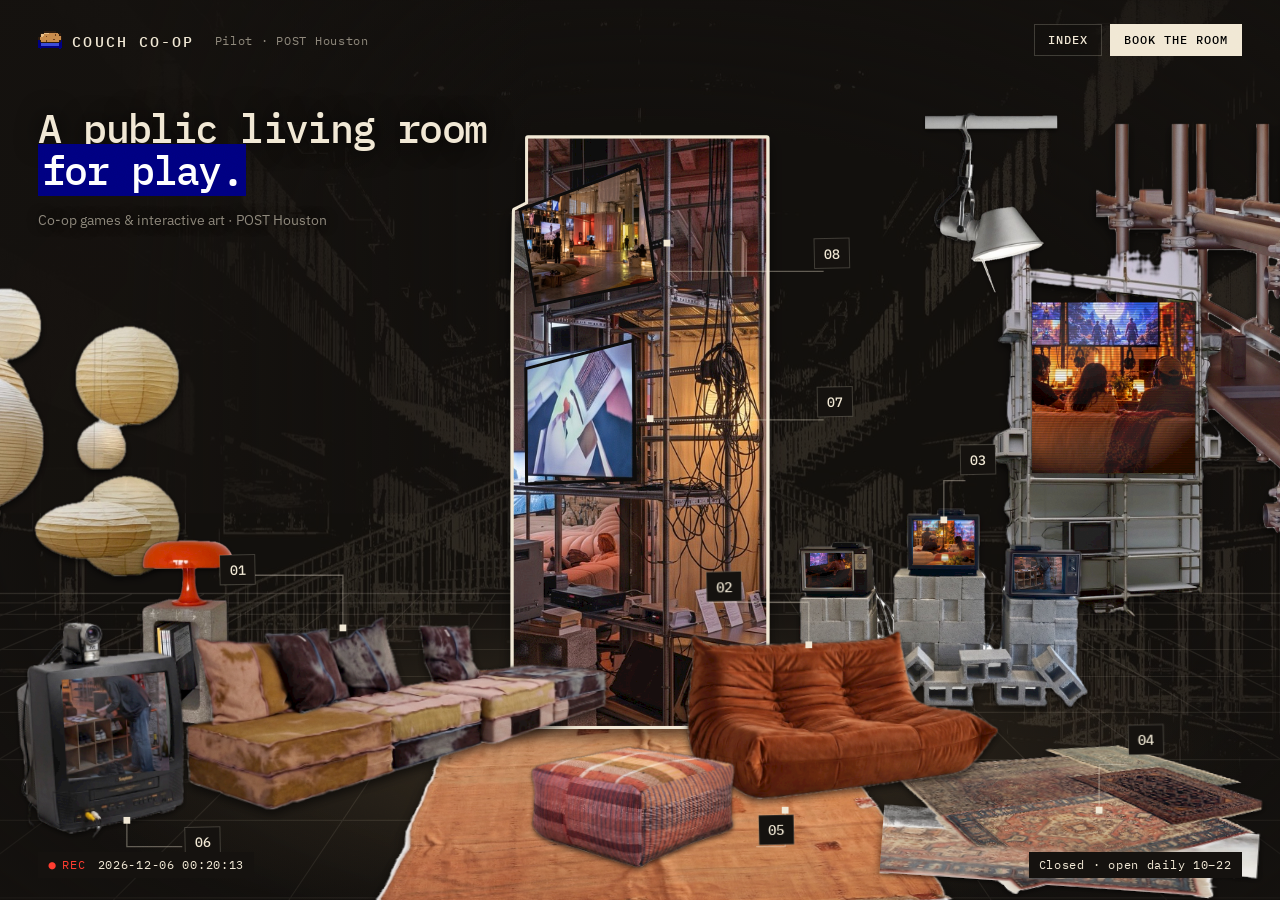
==== index.html @ 77f4a657 "Bring back the pixel couch-potato logo and favicon Co-Authored-By: Claude Opus 5.5 <noreply@anthropi" ====
<!doctype html>
<html lang="en">
<head>
<meta charset="utf-8">
<meta name="viewport" content="width=device-width, initial-scale=1, viewport-fit=cover">
<title>Couch Co-Op</title>
<link rel="icon" href="favicon.svg" type="image/svg+xml">
<link rel="icon" href="favicon-64.png" sizes="64x64" type="image/png">
<link rel="apple-touch-icon" href="apple-touch-icon.png">
<meta name="description" content="Couch Co-Op is a public living room for play: cooperative games and interactive art. Pilot edition at POST Houston.">
<link rel="preconnect" href="https://fonts.googleapis.com">
<link rel="preconnect" href="https://fonts.gstatic.com" crossorigin>
<link href="https://fonts.googleapis.com/css2?family=Unbounded:wght@900&family=Instrument+Serif:ital@0;1&family=Space+Grotesk:wght@500;700&family=VT323&display=swap" rel="stylesheet">
<link rel="stylesheet" href="style.css?v=1795007641">
<style>
  :root { --night:#14110e; --paper:#f1e8d4; --ink:#2a2420; --cut:#000080; --amber:#f3b23c; --silver:#c3c3c3; --navy:#000080; }
  * { box-sizing:border-box; }
  html,body { margin:0; height:100%; background:var(--night); color:var(--paper); overflow:hidden; font-family:"Space Grotesk",system-ui,sans-serif; -webkit-font-smoothing:antialiased; }
  .collage { position:fixed; inset:0; width:100%; height:100%; display:block; opacity:0; transition:opacity .7s ease; }
  body.ready .collage { opacity:1; }
  .loader { position:fixed; left:50%; top:50%; transform:translate(-50%,-50%); z-index:5; width:min(280px,70vw); text-align:center;
    font:400 20px/1 VT323, monospace; letter-spacing:1px; color:#f1e8d4b3; transition:opacity .4s; pointer-events:none; }
  .loader p { margin:0 0 10px; }
  .loader .track { height:14px; padding:2px; background:#000; box-shadow:inset 1px 1px #808080, inset -1px -1px #f1e8d455; }
  .loader i { display:block; height:100%; width:0; background:var(--navy); box-shadow:inset 0 0 0 1px #3a4bd8; transition:width .2s steps(4); }
  body.ready .loader { opacity:0; }

  /* cut-outs */
  .piece { cursor:pointer; outline:none; }
  .piece.decor { cursor:default; }
  .piece .lift { transition:transform .35s cubic-bezier(.2,.9,.3,1.3); transform-box:fill-box; transform-origin:center; filter:url(#drop); }
  .piece image.cut { }
  .piece image.flat { opacity:.95; }
  .piece image.thin { filter:brightness(.85); }
  .piece .paper { fill:var(--paper); stroke:var(--paper); stroke-width:6; stroke-linejoin:round; vector-effect:non-scaling-stroke; }
  .piece:not(.decor):hover .lift, .piece:focus-visible .lift, .piece.on .lift { transform:translateY(-8px) scale(1.03); }
  .piece.on .lift.low, .piece:hover .lift.low { transform:scale(1.015); }
  .sticker .blue { fill:var(--cut); stroke:var(--paper); stroke-width:6; vector-effect:non-scaling-stroke; }
  .sticker:hover .blue, .sticker.on .blue { fill:#2846e6; }
  .sticker .cordline { fill:none; stroke:#a8977f; stroke-width:1.3; vector-effect:non-scaling-stroke; }
  .screen { cursor:pointer; outline:none; }
  .screen .slide, .tv .slide { opacity:0; animation:slide linear infinite; }
  .tv image { filter:saturate(1.15) contrast(1.05); }
  @keyframes slide { 0%, 30% { opacity:1; } 36%, 94% { opacity:0; } 100% { opacity:1; } }
  .screen .bezel { fill:none; stroke:#0d0c0b; stroke-width:3; vector-effect:non-scaling-stroke; }
  .screen .flip { opacity:0; transition:opacity .25s; }
  .screen .blue { fill:var(--cut); }
  .screen:hover .flip, .screen.on .flip, .screen:focus-visible .flip { opacity:1; }
  .screen:focus-visible .bezel { stroke:var(--amber); }
  .piece.decor .lift { cursor:default; }
  .st-k { font-family:VT323, monospace; letter-spacing:1px; fill:var(--paper); opacity:.8; }
  .st-t { font-family:VT323, monospace; fill:var(--paper); }

  /* hand-drawn layers that draw themselves on hover */
  .doodle { pointer-events:none; }
  .doodle .ln { fill:none; stroke:var(--paper); stroke-width:var(--sw); stroke-linecap:round; stroke-linejoin:round;
    stroke-dasharray:1; stroke-dashoffset:1; transition:stroke-dashoffset .55s ease var(--d,0s); }
  .doodle .ray { stroke:#ffd27a; }
  .doodle .dtext { font:900 30px Unbounded; fill:var(--amber); opacity:0; transition:opacity .4s ease var(--d); }
  .piece.on .doodle .dtext { opacity:1; }
  .doodle .fl { transform:scale(0); transform-box:fill-box; transform-origin:50% 100%; transition:transform .4s cubic-bezier(.3,1.7,.5,1) calc(var(--d,0s) + .6s); }
  .doodle .f { fill:#ffbf4d; stroke:var(--paper); stroke-width:var(--sw); stroke-linejoin:round; }
  .doodle .fi { fill:#fff4cf; }
  .doodle .fl path { transform-box:fill-box; transform-origin:50% 100%; animation:flick 1.3s ease-in-out infinite alternate; }
  .doodle .fi { animation-duration:.9s !important; }
  @keyframes flick { 0% { transform:skewX(-5deg) scaleY(.92); } 45% { transform:skewX(4deg) scaleY(1.07); } 100% { transform:skewX(-2deg) scaleY(.97); } }
  .doodle .gl { opacity:0; mix-blend-mode:screen; transition:opacity .7s ease calc(var(--d,0s) + .7s); }
  .doodle .hrt { fill:#e8735a; stroke:var(--paper); stroke-width:calc(var(--sw) * .6); opacity:0; transform-box:fill-box; transform-origin:center; }
  .piece.on .doodle .hrt, .piece:focus-visible .doodle .hrt { animation:floatUp 2.4s ease-out var(--d) infinite; }
  @keyframes floatUp { 0% { opacity:0; transform:translateY(0) scale(.6); } 20% { opacity:1; transform:translateY(-8px) scale(1); } 100% { opacity:0; transform:translateY(-50px) scale(.9) rotate(12deg); } }
  .piece.on .doodle .ln, .piece:focus-visible .doodle .ln, body.dark .piece[data-id="lights"] .doodle .ln { stroke-dashoffset:0; }
  .piece.on .doodle .fl, .piece:focus-visible .doodle .fl, body.dark .piece[data-id="lights"] .doodle .fl { transform:scale(1); }
  .piece.on .doodle .gl, .piece:focus-visible .doodle .gl, body.dark .piece[data-id="lights"] .doodle .gl { opacity:1; }
  body:not(.dark) .piece:not(.on):not(:focus-visible) .doodle * { transition-delay:0s !important; transition-duration:.3s !important; }

  /* tags */
  .ptag .bg { fill:var(--silver); stroke:#0a0a0a; stroke-width:2; filter:url(#drop); }
  .ptag .hi { fill:none; stroke:#fff; stroke-width:3; }
  .ptag .lo { fill:none; stroke:#6b6b6b; stroke-width:3; }
  .ptag .chip { fill:var(--navy); }
  .ptag .num { font:400 30px VT323, monospace; fill:#fff; }
  .ptag .lbl { font:400 30px VT323, monospace; fill:#000; letter-spacing:.5px; }
  .ptag .string { fill:none; stroke:var(--paper); stroke-width:1.3; vector-effect:non-scaling-stroke; opacity:.8; }
  .ptag .pin { fill:var(--paper); stroke:#000; stroke-width:2; }
  .ptag { transition:opacity .3s; }
  .collage.hovering .ptag { opacity:.45; }
  .collage.hovering .ptag.on { opacity:1; }
  .ptag.on .chip { fill:var(--cut); }
  /* calm by default: just the number; the label slides out on hover */
  .ptag .mini { fill:var(--silver); stroke:#0a0a0a; stroke-width:2; filter:url(#drop); }
  .ptag .full { opacity:0; transition:opacity .15s; }
  .ptag.on .full { opacity:1; } .ptag.on .mini { opacity:0; }
  .ptag .string { opacity:.35 !important; } .ptag.on .string { opacity:.9 !important; }
  .ptags { pointer-events:none; } .ptag .card, .ptag .dot { pointer-events:all; cursor:pointer; }
  .ptag.on .bg { fill:#dcdcdc; }

  /* ===== internet core: CCTV feed, detection boxes, Win98 chrome ===== */
  .scan { position:fixed; inset:0; z-index:8; pointer-events:none;
    background:repeating-linear-gradient(180deg, #0000 0 2px, #0000002e 2px 3px), radial-gradient(ellipse at 50% 55%, #0000 55%, #000a 100%); mix-blend-mode:multiply; }
  .grain { position:fixed; inset:-50%; z-index:8; pointer-events:none; opacity:.07; background-image:url("data:image/svg+xml,%3Csvg xmlns='http://www.w3.org/2000/svg' width='160' height='160'%3E%3Cfilter id='n'%3E%3CfeTurbulence baseFrequency='.9' numOctaves='2' stitchTiles='stitch'/%3E%3C/filter%3E%3Crect width='160' height='160' filter='url(%23n)'/%3E%3C/svg%3E"); animation:grain 1s steps(4) infinite; }
  @keyframes grain { 0% { transform:translate(0,0); } 25% { transform:translate(-3%,2%); } 50% { transform:translate(2%,-3%); } 75% { transform:translate(-2%,-1%); } }
  .hud { position:fixed; z-index:9; pointer-events:none; font:400 22px/1 VT323, monospace; color:#e9f0e6; letter-spacing:1px; text-shadow:0 0 6px #000, 0 0 2px #000; }
  .hud.bl { left:clamp(20px,3vw,44px); bottom:22px; display:flex; gap:18px; align-items:center; }
  .hud.br { right:clamp(20px,3vw,44px); bottom:22px; text-align:right; }
  .rec { color:#ff3b2f; } .rec::before { content:"●"; margin-right:6px; animation:blink 1.2s steps(2) infinite; }
  .hud .open, .hud .closed { color:var(--paper); }
  @keyframes blink { 50% { opacity:0; } }
  .lock { position:fixed; z-index:9; pointer-events:none; opacity:0; transition:opacity .15s; }
  .lock.on { opacity:1; }
  .lock i { position:absolute; width:18px; height:18px; border:2px solid #e9f0e6; filter:drop-shadow(0 0 2px #000); }
  .lock i:nth-child(1) { left:0; top:0; border-right:0; border-bottom:0; }
  .lock i:nth-child(2) { right:0; top:0; border-left:0; border-bottom:0; }
  .lock i:nth-child(3) { left:0; bottom:0; border-right:0; border-top:0; }
  .lock i:nth-child(4) { right:0; bottom:0; border-left:0; border-top:0; }
  .lock b { display:none; position:absolute; left:0; top:100%; margin-top:4px; white-space:nowrap; font:400 20px/1 VT323, monospace; background:#e9f0e6; color:#000; padding:2px 6px 1px; }
  .lock.on { animation:lockin .25s steps(3); }
  @keyframes lockin { from { transform:scale(1.12); } }
  /* pixel cursors */
  html, body, .piece.decor { cursor:url("data:image/svg+xml,%3Csvg xmlns='http://www.w3.org/2000/svg' width='22' height='32' shape-rendering='crispEdges'%3E%3Cpath d='M1 1v23l6-6 4 10 4-2-4-9h8z' fill='%23fff' stroke='%23000' stroke-width='1.6'/%3E%3C/svg%3E") 1 1, default; }
  .piece, .screen, button, a, .ptag { cursor:url("data:image/svg+xml,%3Csvg xmlns='http://www.w3.org/2000/svg' width='26' height='30' shape-rendering='crispEdges'%3E%3Cpath d='M8 1h3v10h2V8h3v4h2V10h3v3h2v3h1v7l-2 4v2H9v-3l-6-6v-3h3l2 2z' fill='%23fff' stroke='%23000' stroke-width='1.6'/%3E%3C/svg%3E") 9 1, pointer; }
  /* Win98 bevel buttons in the top bar */
  .btn, .btn.ghost { background:var(--silver); color:#000; border-radius:0; font:400 22px/1 VT323, monospace; padding:7px 14px 6px; letter-spacing:.5px;
    box-shadow:inset -2px -2px #0a0a0a, inset 2px 2px #fff, inset -4px -4px #808080, inset 4px 4px #dfdfdf; }
  .btn:active { box-shadow:inset 2px 2px #0a0a0a, inset -2px -2px #fff, inset 4px 4px #808080; }
  .btn.primary { background:var(--navy); color:#fff; box-shadow:inset -2px -2px #000, inset 2px 2px #5a74e8; }
  .study { font:400 20px VT323, monospace; letter-spacing:1px; color:#f1e8d499; }
  /* boot dialog */
  .boot { position:fixed; inset:0; z-index:60; display:grid; place-items:center; background:#000; transition:opacity .5s, visibility .5s; }
  .boot.done { opacity:0; visibility:hidden; }
  .boot .dlg { width:min(420px, calc(100% - 40px)); background:var(--silver); color:#000; font:400 22px VT323, monospace;
    box-shadow:inset -2px -2px #0a0a0a, inset 2px 2px #fff, inset -4px -4px #808080, inset 4px 4px #dfdfdf; padding:4px; }
  .dlg .tb { background:linear-gradient(90deg, var(--navy), #1084d0); color:#fff; padding:3px 6px; display:flex; justify-content:space-between; }
  .dlg .tb span:last-child { background:var(--silver); color:#000; width:20px; text-align:center; box-shadow:inset -1px -1px #0a0a0a, inset 1px 1px #fff; }
  .dlg .in { padding:18px 18px 16px; }
  .dlg .bar { height:24px; margin:12px 0 6px; padding:3px; background:#fff; box-shadow:inset 2px 2px #808080, inset -2px -2px #fff; display:flex; gap:3px; overflow:hidden; }
  .dlg .bar i { flex:0 0 14px; background:var(--navy); opacity:0; animation:fill 1.6s steps(1) forwards; }
  @keyframes fill { to { opacity:1; } }
  .dlg small { font-size:18px; color:#444; }
  /* the content windows, re-skinned as Win98 dialogs */
  .window { border-radius:0 !important; border:0 !important; background:var(--silver) !important; padding:4px !important;
    box-shadow:inset -2px -2px #0a0a0a, inset 2px 2px #fff, inset -4px -4px #808080, inset 4px 4px #dfdfdf, 0 30px 80px #000 !important; }
  .winbar { background:linear-gradient(90deg, var(--navy), #1084d0) !important; color:#fff !important; padding:4px 4px 4px 10px !important; border:0 !important; gap:10px !important; }
  .winbar h2, .winnum { font:400 22px/1 VT323, monospace !important; letter-spacing:.5px !important; color:#fff !important; text-transform:none !important; }
  .winbar .close { background:var(--silver) !important; color:#000 !important; font:400 18px/1 VT323, monospace !important; padding:4px 8px !important;
    box-shadow:inset -1px -1px #0a0a0a, inset 1px 1px #fff, inset -2px -2px #808080 !important; }
  .winbody { background:var(--paper); margin-top:4px; box-shadow:inset 2px 2px #808080, inset -2px -2px #fff; }
  @media (prefers-reduced-motion: reduce) { .grain, .rec::before, .hero h1::after { animation:none; } .boot { display:none; } }

  /* lights */
  #veil, #glows { transition:opacity .8s; }
  body.dark #veil { opacity:.55; }
  body.dark #glows { opacity:1; mix-blend-mode:screen; }

  /* frame UI */
  .top { position:fixed; inset:0 0 auto; z-index:10; display:flex; align-items:center; padding:24px clamp(20px,3vw,44px); gap:20px; }
  .logo .mark { width:1.05em; height:1.05em; image-rendering:pixelated; vertical-align:-.16em; margin-right:.3em; }
  .logo { font:400 34px/1 VT323, monospace; letter-spacing:1px; color:var(--paper); text-decoration:none; }
  .top nav { margin-left:auto; display:flex; gap:8px; }
  .btn { border:0; }
  .hero { position:fixed; left:clamp(20px,3vw,44px); top:clamp(88px,12vh,128px); z-index:10; pointer-events:none; max-width:min(760px,52vw); }
  .hero h1 { margin:0 0 16px; font:400 clamp(40px,4.3vw,78px)/.85 VT323, monospace; letter-spacing:-1px; text-shadow:0 2px 0 #000, 0 0 18px #000; }
  .hero h1 mark { background:var(--navy); color:#fff; padding:0 .12em; text-shadow:none; }
  .hero em { color:var(--amber); }
  .hero p { display:inline-block; background:#ffffe1; color:#000 !important; border:1px solid #000; padding:5px 8px; font:13px/1.45 Tahoma, Verdana, "Segoe UI", sans-serif !important; box-shadow:2px 2px 0 #0008; margin:0; font-size:15px; line-height:1.5; color:#f1e8d4b0; max-width:26em; }

  /* placeholder window */
  .ov { position:fixed; inset:0; z-index:20; display:grid; place-items:center; background:#000c; }
  .ov[hidden] { display:none; }
  .card { background:var(--paper); color:var(--ink); width:min(520px,calc(100% - 32px)); padding:30px 32px 34px; position:relative; transform:rotate(-1.2deg); box-shadow:0 30px 80px #000; }
  .card .n { font:700 11px "Space Grotesk"; letter-spacing:2px; color:var(--cut); }
  .card h2 { margin:6px 0 10px; font:400 52px/1 "Instrument Serif",serif; }
  .card p { margin:0; color:#6f675e; }
  .card button { position:absolute; top:14px; right:16px; border:0; background:none; font:700 12px "Space Grotesk"; letter-spacing:1px; cursor:pointer; }

  .ptag .dot { display:none; }
  .tip { position:fixed; z-index:9; pointer-events:none; max-width:260px; background:#ffffe1; color:#000; border:1px solid #000; box-shadow:2px 2px 0 #0009;
    font:12px/1.4 Tahoma, Verdana, "Segoe UI", sans-serif; padding:6px 9px 7px; opacity:0; transform:translateY(4px); transition:opacity .12s, transform .12s; }
  .tip.on { opacity:1; transform:none; transition-delay:.25s; }
  .tip b { display:block; font-weight:700; margin-bottom:2px; }
  .tip::before { content:""; position:absolute; left:14px; top:-8px; border:8px solid transparent; border-top:0; border-bottom-color:#000; }
  .tip::after { content:""; position:absolute; left:15px; top:-6px; border:7px solid transparent; border-top:0; border-bottom-color:#ffffe1; }
  .ptag .dot circle { fill:var(--cut); stroke:var(--paper); stroke-width:3; vector-effect:non-scaling-stroke; filter:url(#drop); }
  .ptag .dot text { font:700 36px "Space Grotesk"; fill:#fff; }
  .swipe { display:none; }
  .phone-screen { background:url("concept/backdrop-post.jpg") center / cover !important; }
  body:not(.upright) .rotate ~ .top { }

  /* short screens (phones held sideways): numbered dots instead of labels */
  @media (max-height:560px) {
    .ptag > g:first-of-type, .ptag .string, .ptag .pin { display:none; }
    .ptag .dot { display:inline; }
    .hero h1 { font-size:32px; } .hero p { display:none; } .hero { top:54px; }
    .top { padding:10px 14px; gap:12px; } .logo { font-size:15px; } .study { display:none; }
    .btn, .btn.ghost { padding:5px 8px 4px; font-size:17px; }
    .hud { font-size:15px; bottom:10px !important; } .hud.bl { gap:10px; } .hud.bl span:nth-child(2) { display:none; }
    .lock b { font-size:15px; }
  }

  /* phones held upright: start screen, then a swipeable room */
  @media (max-width:760px) and (orientation:portrait) {
    body:not(.upright) .top, body:not(.upright) .hero { visibility:hidden; }
    .study, #lightsBtn { display:none; }
    .top { padding:14px 16px; gap:10px; } .logo { font-size:16px; } .btn { padding:8px 11px; font-size:11px; }
    .pan { position:fixed; inset:0; overflow-x:auto; overflow-y:hidden; scrollbar-width:none; -webkit-overflow-scrolling:touch; }
    .pan::-webkit-scrollbar { display:none; }
    .collage { position:absolute; inset:auto; top:0; left:0; height:100svh; width:150svh; }
    .hero { top:64px; max-width:none; right:16px; }
    .hero h1 { font-size:40px; } .hero p { font-size:14px; }
    .swipe { display:block; position:fixed; left:50%; bottom:max(14px, env(safe-area-inset-bottom)); transform:translateX(-50%); z-index:9; margin:0;
      padding:7px 14px; border-radius:999px; background:#14110ecc; color:var(--paper); font-size:12px; font-weight:700; letter-spacing:1px; text-transform:uppercase; pointer-events:none; transition:opacity .6s; }
    .swiped .swipe { opacity:0; }
  }
</style>

<link href="https://fonts.googleapis.com/css2?family=IBM+Plex+Mono:wght@400;500&family=IBM+Plex+Sans:wght@400;500;600&display=swap" rel="stylesheet">
<style id="quiet">
  :root { --q-ink:#f1e8d4; --q-dim:#f1e8d48c; --q-line:#f1e8d433; --q-bg:#14110e; --mono:"IBM Plex Mono", ui-monospace, monospace; --sans:"IBM Plex Sans", system-ui, sans-serif; }
  html, body, .piece.decor, .piece, .screen, button, a, .ptag { cursor:auto; }
  .piece:not(.decor), .screen, button, a, .ptag .card, .ptag .dot { cursor:pointer; }
  body { font-family:var(--sans); }
  .scan, .grain { display:none !important; }
  .hud.bl { font:400 12px/1 var(--mono) !important; letter-spacing:.06em !important; color:var(--q-ink) !important; text-shadow:none !important;
    background:var(--q-bg); padding:7px 10px; gap:12px !important; }
  .rec { color:#ff3b2f !important; } .rec::before { margin-right:6px; }
  /* top bar */
  .logo { font:500 15px/1 var(--mono) !important; letter-spacing:.14em !important; }
  .logo .mark { width:24px !important; height:24px !important; image-rendering:pixelated !important; vertical-align:-5px !important; margin-right:10px !important; }
  .study { font:400 12px var(--mono) !important; letter-spacing:.06em !important; color:var(--q-dim) !important; }
  .btn, .btn.ghost { font:500 12px/1 var(--mono) !important; letter-spacing:.08em !important; text-transform:uppercase; padding:10px 14px !important;
    background:transparent !important; color:var(--q-ink) !important; box-shadow:inset 0 0 0 1px var(--q-line) !important; border-radius:0 !important; }
  .btn:hover { box-shadow:inset 0 0 0 1px var(--q-ink) !important; }
  .btn.primary { background:var(--q-ink) !important; color:#000 !important; box-shadow:none !important; }
  /* hero */
  .hero h1 { font:500 clamp(30px,3.1vw,50px)/1.05 var(--mono) !important; letter-spacing:-.04em !important; text-shadow:0 0 24px #000 !important; }
  .hero h1 mark { padding:0 .08em; }
  .hero p { background:none !important; border:0 !important; box-shadow:none !important; padding:0 !important;
    font:400 14px/1.5 var(--sans) !important; color:var(--q-dim) !important; text-shadow:0 0 12px #000; }
  /* numbered chips: flat squares, label in plain type */
  .ptag .bg, .ptag .mini { fill:var(--q-bg) !important; stroke:var(--q-line) !important; stroke-width:1.5 !important; filter:none !important; }
  .ptag .hi, .ptag .lo { display:none; }
  .ptag .chip { fill:transparent !important; }
  .ptag.on .chip { fill:var(--cut) !important; }
  .ptag .num { font:500 20px var(--mono) !important; fill:var(--q-ink) !important; }
  .ptag .lbl { font:500 18px var(--mono) !important; letter-spacing:.06em !important; fill:var(--q-ink) !important; }
  .ptag.on .bg { fill:var(--q-bg) !important; stroke:var(--q-ink) !important; }
  .ptag .pin { fill:var(--q-ink) !important; stroke:none !important; }
  .ptag .dot circle { fill:var(--q-bg) !important; stroke:var(--q-ink) !important; stroke-width:1.5 !important; filter:none !important; }
  .ptag .dot text { font:500 30px var(--mono) !important; fill:var(--q-ink) !important; }
  /* hover: thin brackets + a plain label */
  .lock i { border-width:1px !important; width:14px !important; height:14px !important; border-color:var(--q-ink) !important; }
  .lock.on { animation:none !important; }
  .tip { background:var(--q-bg) !important; color:var(--q-ink) !important; border:1px solid var(--q-line) !important; box-shadow:none !important;
    font:400 13px/1.45 var(--sans) !important; padding:10px 12px !important; max-width:240px !important; }
  .tip b { font:500 11px/1 var(--mono) !important; letter-spacing:.08em; text-transform:uppercase; margin-bottom:6px !important; color:var(--q-ink); }
  .tip::before, .tip::after { display:none !important; }
  .hud.br { font:400 12px/1 var(--mono) !important; letter-spacing:.06em !important; color:var(--q-ink) !important; text-shadow:none !important; background:var(--q-bg); padding:7px 10px; }
  .hud .open, .hud .closed { color:var(--q-ink) !important; }
  /* loader */
  .loader { font:400 11px/1 var(--mono) !important; letter-spacing:.14em !important; color:var(--q-dim) !important; }
  .loader .track { height:1px !important; padding:0 !important; background:var(--q-line) !important; box-shadow:none !important; }
  .loader i { background:var(--q-ink) !important; box-shadow:none !important; }
  /* screens on the tower */
  .st-k, .st-t { font-family:var(--mono) !important; }

  /* ---------- windows: flat paper panels ---------- */
  .window { background:#f3efe6 !important; padding:0 !important; box-shadow:0 40px 120px #000 !important; font-family:var(--sans) !important; color:#141210 !important; }
  .winbar { background:transparent !important; color:#141210 !important; padding:14px 18px 14px 28px !important; border-bottom:1px solid #1412101f !important; }
  .winbar h2, .winnum { font:500 11px/1 var(--mono) !important; letter-spacing:.12em !important; text-transform:uppercase !important; color:#141210 !important; }
  .winnum { color:var(--cut) !important; }
  .winbar .close { background:none !important; box-shadow:none !important; font:500 11px/1 var(--mono) !important; letter-spacing:.12em !important; color:#141210 !important; padding:8px 0 8px 10px !important; }
  .winbody { background:transparent !important; box-shadow:none !important; margin:0 !important; padding:28px 32px 34px !important; }
  .kicker { font:500 11px/1 var(--mono) !important; letter-spacing:.12em !important; color:#14121099 !important; }
  .display { font:600 clamp(34px,4.6vw,48px)/1.02 var(--sans) !important; letter-spacing:-.03em !important; }
  .display em { font-style:normal; background:var(--cut); color:#fff; padding:0 .08em; }
  .lead { font:400 17px/1.5 var(--sans) !important; color:#141210 !important; }
  .winbody p { font-family:var(--sans); font-size:14px; }
  .pic { padding:0 !important; box-shadow:none !important; background:none !important; }
  .grp { border-top:1px solid #1412101f !important; }
  .grp > h4, .winbody .grp > h4 { font:500 11px/1 var(--mono) !important; letter-spacing:.12em !important; }
  .facts b, .price, .way b, .day b, .menu .lbl, .ticks, .summary b { font-family:var(--sans) !important; font-weight:600 !important; letter-spacing:-.02em; }
  .facts b { font-size:32px !important; } .price { font-size:44px !important; } .way b { font-size:22px !important; } .menu .lbl { font-size:24px !important; }
  .ticks { font:400 15px/1.9 var(--sans) !important; }
  .day, .hslot, .window .btn, .window .btn.wide, .way { background:#fff !important; color:#141210 !important; box-shadow:inset 0 0 0 1px #14121026 !important; border-radius:0 !important; }
  .day b { font-size:26px !important; }
  .day small, .hslot small { font-family:var(--mono) !important; }
  .day[aria-checked="true"], .hslot.sel { background:var(--cut) !important; color:#fff !important; box-shadow:none !important; }
  .hslot.taken, .hslot.past { background:transparent !important; color:#14121055 !important; box-shadow:inset 0 0 0 1px #1412100f !important; }
  .booking input, .booking select { background:#fff !important; box-shadow:inset 0 0 0 1px #14121033 !important; font-family:var(--sans) !important; font-size:14px !important; }
  .window .btn, .window .btn.wide { font:500 12px/1 var(--mono) !important; letter-spacing:.1em !important; text-transform:uppercase; padding:14px 18px !important; }
  .window .btn:hover { box-shadow:inset 0 0 0 1px #141210 !important; }
  .window .btn.wide, .window > .winbody > .btn { background:#141210 !important; color:#f3efe6 !important; box-shadow:none !important; }
  .summary { background:#141210 !important; color:#f3efe6 !important; font:400 14px/1.5 var(--sans) !important; }
  .summary b { font-size:22px !important; }
  .way:nth-child(2) { background:var(--cut) !important; color:#fff !important; box-shadow:none !important; }
  .pkg.premium { background:var(--cut) !important; }
  .menu button:hover .lbl { background:none !important; color:var(--cut) !important; }
  .rotate-title, .rotate-logo { font-family:var(--mono) !important; }
  body.og .top nav, body.og .hud, body.og .ptags, body.og .loader, body.og .study, body.og .hero p { display:none !important; }
  body.og .collage { opacity:1 !important; transition:none !important; }
  @media (max-height:560px) { .hero h1 { font-size:22px !important; } .hero { top:48px !important; } .logo { font-size:12px !important; } }
</style>

<meta property="og:type" content="website">
<meta property="og:site_name" content="Couch Co-Op">
<meta property="og:title" content="Couch Co-Op · A public living room for play">
<meta property="og:description" content="Co-op games and interactive art in a pop-up living room at POST Houston. Free open play daily, 10am–10pm.">
<meta property="og:url" content="https://couchco-op.com/">
<meta property="og:image" content="https://couchco-op.com/og-image.jpg">
<meta property="og:image:width" content="1200">
<meta property="og:image:height" content="630">
<meta property="og:image:alt" content="A collage of a living room for play: floor sofas, CRT screens playing games, paper lanterns and a scaffold tower">
<meta name="twitter:card" content="summary_large_image">
<meta name="twitter:image" content="https://couchco-op.com/og-image.jpg">
<meta name="theme-color" content="#14110e">
</head>
<body>
<script>if (/[?&]og\b/.test(location.search)) document.body.classList.add("og");</script>
<header class="top">
  <a class="logo" href="#"><img class="mark" src="favicon.svg" alt="" width="26" height="26">COUCH CO-OP</a>
  <span class="study">Pilot · POST Houston</span>
  <nav><button class="btn ghost" data-open="menu" aria-haspopup="dialog">Index</button><button class="btn primary" data-open="book">Book the room</button></nav>
</header>
<div class="loader" aria-hidden="true"><p>LOADING <span id="loadtxt"></span></p><div class="track"><i id="loadbar"></i></div></div>
<div class="pan" id="pan"><svg class="collage" id="scene" viewBox="0 0 2000 1333" preserveAspectRatio="xMidYMax slice" role="group" aria-label="Couch Co-Op: a living room for play, collaged into the POST Houston atrium">
  <defs>
    <mask id="a0" maskUnits="userSpaceOnUse" x="0" y="0" width="600" height="900"><image href="concept/lite/pipes-a.jpg" width="600" height="900" preserveAspectRatio="none"/></mask><mask id="a1" maskUnits="userSpaceOnUse" x="0" y="0" width="569" height="900"><image href="concept/lite/rack-forest-a.jpg" width="569" height="900" preserveAspectRatio="none"/></mask><mask id="a2" maskUnits="userSpaceOnUse" x="0" y="0" width="621" height="788"><image href="concept/lite/lanterns-a.jpg" width="621" height="788" preserveAspectRatio="none"/></mask><mask id="a3" maskUnits="userSpaceOnUse" x="0" y="0" width="856" height="900"><image href="concept/lite/kilim-a.jpg" width="856" height="900" preserveAspectRatio="none"/></mask><mask id="a4" maskUnits="userSpaceOnUse" x="0" y="0" width="900" height="754"><image href="concept/lite/rugs-a.jpg" width="900" height="754" preserveAspectRatio="none"/></mask><clipPath id="c5"><path d="M282.0 0.0 L609.0 0.0 L609.0 806.0 L262.0 806.0 L262.0 228.0 L264.0 99.0 L282.0 90.0Z"/></clipPath><mask id="a6" maskUnits="userSpaceOnUse" x="0" y="0" width="900" height="635"><image href="concept/lite/crt-blocks-a.jpg" width="900" height="635" preserveAspectRatio="none"/></mask><mask id="a7" maskUnits="userSpaceOnUse" x="0" y="0" width="398" height="900"><image href="concept/lite/lamp-mushroom-a.jpg" width="398" height="900" preserveAspectRatio="none"/></mask><mask id="a8" maskUnits="userSpaceOnUse" x="0" y="0" width="900" height="407"><image href="concept/lite/floor-sofa-a.jpg" width="900" height="407" preserveAspectRatio="none"/></mask><mask id="a9" maskUnits="userSpaceOnUse" x="0" y="0" width="900" height="522"><image href="concept/lite/togo-a.jpg" width="900" height="522" preserveAspectRatio="none"/></mask><mask id="a10" maskUnits="userSpaceOnUse" x="0" y="0" width="688" height="900"><image href="concept/lite/crt-cam-a.jpg" width="688" height="900" preserveAspectRatio="none"/></mask><mask id="a11" maskUnits="userSpaceOnUse" x="0" y="0" width="900" height="538"><image href="concept/lite/pouf-a.jpg" width="900" height="538" preserveAspectRatio="none"/></mask><mask id="a12" maskUnits="userSpaceOnUse" x="0" y="0" width="657" height="900"><image href="concept/lite/clamp-lamp-a.jpg" width="657" height="900" preserveAspectRatio="none"/></mask>
    <filter id="drop" x="-15%" y="-15%" width="130%" height="140%"><feDropShadow dx="0" dy="10" stdDeviation="10" flood-color="#000" flood-opacity=".6"/></filter>
    <filter id="sticker" x="-10%" y="-10%" width="120%" height="125%">
      <feMorphology in="SourceAlpha" operator="dilate" radius="10" result="grow"/>
      <feFlood flood-color="#f1e8d4"/><feComposite in2="grow" operator="in" result="edge"/>
      <feMerge><feMergeNode in="edge"/><feMergeNode in="SourceGraphic"/></feMerge>
    </filter>
    <pattern id="tvscan" width="4" height="4" patternUnits="userSpaceOnUse"><rect width="4" height="1.6" fill="#000" opacity=".35"/></pattern>
    <radialGradient id="sheen" cx=".3" cy=".2" r=".9"><stop offset="0" stop-color="#fff" stop-opacity=".22"/><stop offset=".5" stop-color="#fff" stop-opacity="0"/><stop offset="1" stop-color="#000" stop-opacity=".45"/></radialGradient>
    <radialGradient id="glow"><stop offset="0" stop-color="#ffd27a" stop-opacity=".7"/><stop offset="1" stop-color="#ffd27a" stop-opacity="0"/></radialGradient>
    <radialGradient id="candleglow"><stop offset="0" stop-color="#ffcf6e" stop-opacity=".75"/><stop offset=".4" stop-color="#ffb347" stop-opacity=".22"/><stop offset="1" stop-color="#ffb347" stop-opacity="0"/></radialGradient>
    <radialGradient id="fade" cx=".5" cy=".55" r=".75"><stop offset=".55" stop-color="#14110e" stop-opacity="0"/><stop offset="1" stop-color="#14110e" stop-opacity=".85"/></radialGradient>
    <linearGradient id="left" x1="0" x2="1"><stop offset=".12" stop-color="#14110e" stop-opacity=".92"/><stop offset=".42" stop-color="#14110e" stop-opacity="0"/></linearGradient>
    <radialGradient id="pool" cx=".5" cy=".5" r=".5"><stop offset="0" stop-color="#ffcf8a" stop-opacity=".16"/><stop offset="1" stop-color="#ffcf8a" stop-opacity="0"/></radialGradient>
  </defs>
  <image href="concept/backdrop-lite.jpg" width="2000" height="1333" opacity=".22"/>
  <path d="M-507 880 L-2640 1333 M-399 880 L-2380 1333 M-292 880 L-2120 1333 M-184 880 L-1860 1333 M-76 880 L-1600 1333 M31 880 L-1340 1333 M139 880 L-1080 1333 M247 880 L-820 1333 M354 880 L-560 1333 M462 880 L-300 1333 M569 880 L-40 1333 M677 880 L220 1333 M785 880 L480 1333 M892 880 L740 1333 M1000 880 L1000 1333 M1108 880 L1260 1333 M1215 880 L1520 1333 M1323 880 L1780 1333 M1431 880 L2040 1333 M1538 880 L2300 1333 M1646 880 L2560 1333 M1753 880 L2820 1333 M1861 880 L3080 1333 M1969 880 L3340 1333 M2076 880 L3600 1333 M2184 880 L3860 1333 M2292 880 L4120 1333 M2399 880 L4380 1333 M2507 880 L4640 1333 M0 893 H2000 M0 910 H2000 M0 932 H2000 M0 962 H2000 M0 1002 H2000 M0 1055 H2000 M0 1125 H2000 M0 1215 H2000 M0 1330 H2000" fill="none" stroke="#f1e8d4" stroke-opacity=".09" stroke-width="1.2" vector-effect="non-scaling-stroke"/>
  <rect y="878" width="2000" height="2" fill="#f1e8d4" opacity=".14"/>
  <rect width="2000" height="1333" fill="url(#fade)"/>
  <rect width="2000" height="760" fill="url(#left)"/>
  <ellipse cx="1000" cy="1120" rx="900" ry="260" fill="url(#pool)"/>
  <rect id="veil" width="2000" height="1333" fill="#000" opacity="0"/>
  <g id="glows" opacity="0"><circle cx="1800" cy="1080" r="260" fill="url(#glow)"/></g>
  
  <g class="piece decor" aria-hidden="true"><g transform="translate(1900 520) rotate(0) scale(0.75 0.75) translate(-300.0 -450.0)"><g class="lift"><g><image class="thin" href="concept/lite/pipes.jpg" width="600" height="900" preserveAspectRatio="none" mask="url(#a0)"/></g></g></g></g><g class="piece decor" aria-hidden="true"><g transform="translate(1690 640) rotate(0) scale(0.62 0.62) translate(-284.5 -450.0)"><g class="lift"><g><image class="thin" href="concept/lite/rack-forest.jpg" width="569" height="900" preserveAspectRatio="none" mask="url(#a1)"/></g><defs><clipPath id="tv1_0"><polygon points="108,140 498,140 498,548 108,548"/></clipPath></defs><g class="tv" clip-path="url(#tv1_0)"><image class="base" style="animation-duration:10.4s;animation-delay:-1.7s" href="concept/tv/tv1.jpg" x="108" y="140" width="390" height="408" preserveAspectRatio="xMidYMid slice"/><image class="slide" style="animation-duration:10.4s;animation-delay:-9.5s" href="concept/tv/tv3.jpg" x="108" y="140" width="390" height="408" preserveAspectRatio="xMidYMid slice"/><image class="slide" style="animation-duration:10.4s;animation-delay:-6.9s" href="concept/tv/tv2.jpg" x="108" y="140" width="390" height="408" preserveAspectRatio="xMidYMid slice"/><image class="slide" style="animation-duration:10.4s;animation-delay:-4.3s" href="concept/tv/tv6.jpg" x="108" y="140" width="390" height="408" preserveAspectRatio="xMidYMid slice"/><rect x="108" y="140" width="390" height="408" fill="url(#tvscan)"/><rect class="sheen" x="108" y="140" width="390" height="408" fill="url(#sheen)"/></g></g></g></g><g class="piece decor" aria-hidden="true"><g transform="translate(150 640) rotate(0) scale(0.55 0.55) translate(-310.5 -394.0)"><g class="lift"><g><image class="cut" href="concept/lite/lanterns.jpg" width="621" height="788" preserveAspectRatio="none" mask="url(#a2)"/></g></g></g></g><g class="piece" data-id="setup" data-open="setup" tabindex="0" role="button" aria-label="05 The setup"><g transform="translate(1010 1170) rotate(-3) scale(1.05 0.441) translate(-428.0 -450.0)"><g class="lift low"><g><image class="flat" href="concept/lite/kilim.jpg" width="856" height="900" preserveAspectRatio="none" mask="url(#a3)"/></g></g></g></g><g class="piece" data-id="vision" data-open="vision" tabindex="0" role="button" aria-label="04 Our vision"><g transform="translate(1640 1215) rotate(4) scale(0.62 0.31) translate(-450.0 -377.0)"><g class="lift low"><g><image class="flat" href="concept/lite/rugs.jpg" width="900" height="754" preserveAspectRatio="none" mask="url(#a4)"/></g></g></g></g><g class="piece decor"><g transform="translate(1000 640) rotate(0) scale(1.08 1.08) translate(-435.5 -403.0)"><g class="lift"><path class="paper" d="M282.0 0.0 L609.0 0.0 L609.0 806.0 L262.0 806.0 L262.0 228.0 L264.0 99.0 L282.0 90.0Z"/><image href="concept/render/tower.jpg" width="822" height="806" clip-path="url(#c5)" preserveAspectRatio="none"/></g><defs><clipPath id="scr0"><polygon points="279,316 426,277 429,468 280,474"/></clipPath></defs><g class="piece screen" data-id="publishers" data-open="publishers" tabindex="0" role="button" aria-label="07 For publishers"><g clip-path="url(#scr0)"><image class="slide" style="animation-duration:9s;animation-delay:0s" href="concept/render/slide1.jpg" x="279" y="277" width="150" height="197" preserveAspectRatio="xMidYMid slice"/><image class="slide" style="animation-duration:9s;animation-delay:3s" href="concept/render/slide2.jpg" x="279" y="277" width="150" height="197" preserveAspectRatio="xMidYMid slice"/><image class="slide" style="animation-duration:9s;animation-delay:6s" href="concept/render/slide3.jpg" x="279" y="277" width="150" height="197" preserveAspectRatio="xMidYMid slice"/></g><g class="flip"><polygon class="blue" points="279,316 426,277 429,468 280,474"/><g transform="translate(354 376) rotate(-14)"><text class="st-k" y="-20.4" text-anchor="middle" style="font-size:5.1px">FEATURED SCREEN</text><text class="st-t" y="-2.8" text-anchor="middle" style="font-size:16px">YOUR GAME</text><text class="st-t" y="14.0" text-anchor="middle" style="font-size:16px">HERE</text></g></g><polygon class="bezel" points="279,316 426,277 429,468 280,474"/></g><defs><clipPath id="scr1"><polygon points="271,98 435,38 457,196 293,229"/></clipPath></defs><g class="piece screen" data-id="sidescreen" data-open="sidescreen" tabindex="0" role="button" aria-label="08 Side screen"><g clip-path="url(#scr1)"><image style="animation-duration:3s;animation-delay:0s" href="concept/render/slide4.jpg" x="271" y="38" width="186" height="191" preserveAspectRatio="xMidYMid slice"/></g><g class="flip"><polygon class="blue" points="271,98 435,38 457,196 293,229"/><g transform="translate(364 134) rotate(-20)"><text class="st-k" y="-16.5" text-anchor="middle" style="font-size:7.0px">ALSO</text><text class="st-t" y="7.7" text-anchor="middle" style="font-size:22px">PLAYING</text></g></g><polygon class="bezel" points="271,98 435,38 457,196 293,229"/></g></g></g><g class="piece" data-id="program" data-open="program" tabindex="0" role="button" aria-label="03 Program"><g transform="translate(1450 900) rotate(0) scale(0.48 0.48) translate(-450.0 -317.5)"><g class="lift"><g><image class="cut" href="concept/lite/crt-blocks.jpg" width="900" height="635" preserveAspectRatio="none" mask="url(#a6)"/></g><defs><clipPath id="tv6_0"><polygon points="22,148 168,148 165,256 25,256"/></clipPath></defs><g class="tv" clip-path="url(#tv6_0)"><image class="base" style="animation-duration:5.2s;animation-delay:-5.0s" href="concept/tv/tv4.jpg" x="22" y="148" width="146" height="108" preserveAspectRatio="xMidYMid slice"/><image class="slide" style="animation-duration:5.2s;animation-delay:-2.4s" href="concept/tv/tv1.jpg" x="22" y="148" width="146" height="108" preserveAspectRatio="xMidYMid slice"/><rect x="22" y="148" width="146" height="108" fill="url(#tvscan)"/><rect class="sheen" x="22" y="148" width="146" height="108" fill="url(#sheen)"/></g><defs><clipPath id="tv6_1"><polygon points="355,48 545,48 545,186 355,186"/></clipPath></defs><g class="tv" clip-path="url(#tv6_1)"><image class="base" style="animation-duration:7.8s;animation-delay:-3.5s" href="concept/tv/tv2.jpg" x="355" y="48" width="190" height="138" preserveAspectRatio="xMidYMid slice"/><image class="slide" style="animation-duration:7.8s;animation-delay:-0.9s" href="concept/tv/tv6.jpg" x="355" y="48" width="190" height="138" preserveAspectRatio="xMidYMid slice"/><image class="slide" style="animation-duration:7.8s;animation-delay:-6.1s" href="concept/tv/tv3.jpg" x="355" y="48" width="190" height="138" preserveAspectRatio="xMidYMid slice"/><rect x="355" y="48" width="190" height="138" fill="url(#tvscan)"/><rect class="sheen" x="355" y="48" width="190" height="138" fill="url(#sheen)"/></g><defs><clipPath id="tv6_2"><polygon points="667,160 815,160 813,262 668,262"/></clipPath></defs><g class="tv" clip-path="url(#tv6_2)"><image class="base" style="animation-duration:5.2s;animation-delay:-2.0s" href="concept/tv/tv5.jpg" x="667" y="160" width="148" height="102" preserveAspectRatio="xMidYMid slice"/><image class="slide" style="animation-duration:5.2s;animation-delay:-4.6s" href="concept/tv/tv3.jpg" x="667" y="160" width="148" height="102" preserveAspectRatio="xMidYMid slice"/><rect x="667" y="160" width="148" height="102" fill="url(#tvscan)"/><rect class="sheen" x="667" y="160" width="148" height="102" fill="url(#sheen)"/></g></g></g></g><g class="piece decor" aria-hidden="true"><g transform="translate(330 960) rotate(0) scale(0.36 0.36) translate(-199.0 -450.0)"><g class="lift"><g><image class="cut" href="concept/lite/lamp-mushroom.jpg" width="398" height="900" preserveAspectRatio="none" mask="url(#a7)"/></g></g></g></g><g class="piece" data-id="dropin" data-open="dropin" tabindex="0" role="button" aria-label="01 Drop in"><g transform="translate(640 1050) rotate(-2) scale(0.7 0.7) translate(-450.0 -203.5)"><g class="lift"><g><image class="cut" href="concept/lite/floor-sofa.jpg" width="900" height="407" preserveAspectRatio="none" mask="url(#a8)"/></g></g></g></g><g class="piece" data-id="book" data-open="book" tabindex="0" role="button" aria-label="02 Book the room"><g transform="translate(1300 1060) rotate(3) scale(0.52 0.52) translate(-450.0 -261.0)"><g class="lift"><g><image class="cut" href="concept/lite/togo.jpg" width="900" height="522" preserveAspectRatio="none" mask="url(#a9)"/></g></g></g></g><g class="piece" data-id="visit" data-open="visit" tabindex="0" role="button" aria-label="06 Visit us"><g transform="translate(200 1080) rotate(-3) scale(0.36 0.36) translate(-344.0 -450.0)"><g class="lift"><g><image class="cut" href="concept/lite/crt-cam.jpg" width="688" height="900" preserveAspectRatio="none" mask="url(#a10)"/></g><defs><clipPath id="tv10_0"><polygon points="196,240 622,230 622,632 200,648"/></clipPath></defs><g class="tv" clip-path="url(#tv10_0)"><image class="base" style="animation-duration:5.2s;animation-delay:-1.4s" href="concept/tv/tv5.jpg" x="196" y="230" width="426" height="418" preserveAspectRatio="xMidYMid slice"/><image class="slide" style="animation-duration:5.2s;animation-delay:-4.0s" href="concept/tv/tv2.jpg" x="196" y="230" width="426" height="418" preserveAspectRatio="xMidYMid slice"/><rect x="196" y="230" width="426" height="418" fill="url(#tvscan)"/><rect class="sheen" x="196" y="230" width="426" height="418" fill="url(#sheen)"/></g></g></g></g><g class="piece decor" aria-hidden="true"><g transform="translate(990 1195) rotate(-1) scale(0.34 0.34) translate(-450.0 -269.0)"><g class="lift"><g><image class="cut" href="concept/lite/pouf.jpg" width="900" height="538" preserveAspectRatio="none" mask="url(#a11)"/></g></g></g></g><g class="piece decor" aria-hidden="true"><g transform="translate(1520 300) rotate(0) scale(0.3 0.3) translate(-328.5 -450.0)"><g class="lift"><g><image class="cut" href="concept/lite/clamp-lamp.jpg" width="657" height="900" preserveAspectRatio="none" mask="url(#a12)"/></g></g></g></g>
  <g class="ptags" aria-hidden="true"><g class="ptag" data-for="dropin"><path class="string" d="M382 852 L 560 852 L 560 930"/><rect class="pin" x="555" y="925" width="10" height="10"/><g class="card" data-for="dropin"><g class="full"><rect class="bg" x="360" y="830" width="236" height="44"/><path class="hi" d="M361.5 872.5 V831.5 H594"/><path class="lo" d="M361.5 872.5 H594 V831.5"/><text class="lbl" x="416" y="861">DROP IN · PLAY</text></g><rect class="mini" x="360" y="830" width="52" height="44"/><rect class="chip" x="366" y="836" width="40" height="32"/><text class="num" x="386" y="860" text-anchor="middle">01</text></g><g class="dot" data-for="dropin"><circle cx="560" cy="896" r="34"/><text x="560" y="909" text-anchor="middle">01</text></g></g><g class="ptag" data-for="book"><path class="string" d="M1102 892 L 1250 892 L 1250 955"/><rect class="pin" x="1245" y="950" width="10" height="10"/><g class="card" data-for="book"><g class="full"><rect class="bg" x="1080" y="870" width="223" height="44"/><path class="hi" d="M1081.5 912.5 V871.5 H1302"/><path class="lo" d="M1081.5 912.5 H1302 V871.5"/><text class="lbl" x="1136" y="901">BOOK THE ROOM</text></g><rect class="mini" x="1080" y="870" width="52" height="44"/><rect class="chip" x="1086" y="876" width="40" height="32"/><text class="num" x="1106" y="900" text-anchor="middle">02</text></g><g class="dot" data-for="book"><circle cx="1250" cy="921" r="34"/><text x="1250" y="934" text-anchor="middle">02</text></g></g><g class="ptag" data-for="program"><path class="string" d="M1482 712 L 1450 712 L 1450 770"/><rect class="pin" x="1445" y="765" width="10" height="10"/><g class="card" data-for="program"><g class="full"><rect class="bg" x="1460" y="690" width="248" height="44"/><path class="hi" d="M1461.5 732.5 V691.5 H1706"/><path class="lo" d="M1461.5 732.5 H1706 V691.5"/><text class="lbl" x="1516" y="721">SNACKS & NIGHTS</text></g><rect class="mini" x="1460" y="690" width="52" height="44"/><rect class="chip" x="1466" y="696" width="40" height="32"/><text class="num" x="1486" y="720" text-anchor="middle">03</text></g><g class="dot" data-for="program"><circle cx="1450" cy="736" r="34"/><text x="1450" y="749" text-anchor="middle">03</text></g></g><g class="ptag" data-for="vision"><path class="string" d="M1722 1132 L 1680 1132 L 1680 1200"/><rect class="pin" x="1675" y="1195" width="10" height="10"/><g class="card" data-for="vision"><g class="full"><rect class="bg" x="1700" y="1110" width="174" height="44"/><path class="hi" d="M1701.5 1152.5 V1111.5 H1872"/><path class="lo" d="M1701.5 1152.5 H1872 V1111.5"/><text class="lbl" x="1756" y="1141">SHOES OFF</text></g><rect class="mini" x="1700" y="1110" width="52" height="44"/><rect class="chip" x="1706" y="1116" width="40" height="32"/><text class="num" x="1726" y="1140" text-anchor="middle">04</text></g><g class="dot" data-for="vision"><circle cx="1680" cy="1166" r="34"/><text x="1680" y="1179" text-anchor="middle">04</text></g></g><g class="ptag" data-for="setup"><path class="string" d="M1172 1254 L 1215 1254 L 1215 1200"/><rect class="pin" x="1210" y="1195" width="10" height="10"/><g class="card" data-for="setup"><g class="full"><rect class="bg" x="1150" y="1232" width="174" height="44"/><path class="hi" d="M1151.5 1274.5 V1233.5 H1322"/><path class="lo" d="M1151.5 1274.5 H1322 V1233.5"/><text class="lbl" x="1206" y="1263">THE SETUP</text></g><rect class="mini" x="1150" y="1232" width="52" height="44"/><rect class="chip" x="1156" y="1238" width="40" height="32"/><text class="num" x="1176" y="1262" text-anchor="middle">05</text></g><g class="dot" data-for="setup"><circle cx="1215" cy="1166" r="34"/><text x="1215" y="1179" text-anchor="middle">05</text></g></g><g class="ptag" data-for="visit"><path class="string" d="M322 1254 L 240 1254 L 240 1215"/><rect class="pin" x="235" y="1210" width="10" height="10"/><g class="card" data-for="visit"><g class="full"><rect class="bg" x="300" y="1232" width="260" height="44"/><path class="hi" d="M301.5 1274.5 V1233.5 H559"/><path class="lo" d="M301.5 1274.5 H559 V1233.5"/><text class="lbl" x="356" y="1263">LIVE CAM · VISIT</text></g><rect class="mini" x="300" y="1232" width="52" height="44"/><rect class="chip" x="306" y="1238" width="40" height="32"/><text class="num" x="326" y="1262" text-anchor="middle">06</text></g><g class="dot" data-for="visit"><circle cx="240" cy="1181" r="34"/><text x="240" y="1194" text-anchor="middle">06</text></g></g><g class="ptag" data-for="publishers"><path class="string" d="M1272 622 L 1015 622 L 1015 620"/><rect class="pin" x="1010" y="615" width="10" height="10"/><g class="card" data-for="publishers"><g class="full"><rect class="bg" x="1250" y="600" width="236" height="44"/><path class="hi" d="M1251.5 642.5 V601.5 H1484"/><path class="lo" d="M1251.5 642.5 H1484 V601.5"/><text class="lbl" x="1306" y="631">FOR PUBLISHERS</text></g><rect class="mini" x="1250" y="600" width="52" height="44"/><rect class="chip" x="1256" y="606" width="40" height="32"/><text class="num" x="1276" y="630" text-anchor="middle">07</text></g><g class="dot" data-for="publishers"><circle cx="930" cy="690" r="34"/><text x="930" y="703" text-anchor="middle">07</text></g></g><g class="ptag" data-for="sidescreen"><path class="string" d="M1272 402 L 1040 402 L 1040 360"/><rect class="pin" x="1035" y="355" width="10" height="10"/><g class="card" data-for="sidescreen"><g class="full"><rect class="bg" x="1250" y="380" width="198" height="44"/><path class="hi" d="M1251.5 422.5 V381.5 H1447"/><path class="lo" d="M1251.5 422.5 H1447 V381.5"/><text class="lbl" x="1306" y="411">SIDE SCREEN</text></g><rect class="mini" x="1250" y="380" width="52" height="44"/><rect class="chip" x="1256" y="386" width="40" height="32"/><text class="num" x="1276" y="410" text-anchor="middle">08</text></g><g class="dot" data-for="sidescreen"><circle cx="760" cy="590" r="34"/><text x="760" y="603" text-anchor="middle">08</text></g></g></g>
</svg></div>
<div class="scan" aria-hidden="true"></div>
<div class="hud bl" aria-hidden="true"><span class="rec">REC</span><span id="clock"></span></div>
<div class="hud br" id="openNow" aria-live="polite"></div>
<div class="lock" id="lock" aria-hidden="true"><i></i><i></i><i></i><i></i><b></b></div>
<div class="tip" id="tip" aria-hidden="true"></div>
<p class="swipe" aria-hidden="true">← swipe the room →</p>
<div class="rotate" id="rotate">
  <div class="rotate-inner">
    <p class="rotate-logo">COUCH CO-OP</p>
    <div class="phone" aria-hidden="true"><div class="phone-screen"></div></div>
    <p class="rotate-title">Turn your phone <em>sideways</em></p>
    <p class="rotate-sub">to step into the living room</p>
    <p class="press">▶ PRESS START</p>
    <button class="rotate-skip" id="rotateSkip">Stay upright instead</button>
  </div>
</div>
<div class="hero"><h1>A public living room<br><mark>for play.</mark></h1><p>Co-op games &amp; interactive art · POST Houston</p></div>
<!-- ===== OVERLAY WINDOW ===== -->
<div class="overlay" id="overlay" hidden>
  <div class="backdrop" data-close></div>
  <section class="window" role="dialog" aria-modal="true" aria-labelledby="winTitle" tabindex="-1">
    <header class="winbar">
      <span class="winnum" id="winNum"></span>
      <h2 id="winTitle">—</h2>
      <button class="close" data-close aria-label="Close">Close ✕</button>
    </header>
    <div class="winbody" id="winBody"></div>
  </section>
</div>

<!-- ===== PANEL CONTENT (edit copy here) ===== -->
<template id="panel-vision" data-title="Our vision">
  <p class="kicker">Our vision</p>
  <h3 class="display">Shoes off. <em>Settle in.</em></h3>
  <p class="lead">A third space where people meet through cooperative games, interactive art and culture.</p>
  <figure class="pic"><img src="images/win-vision.jpg" alt="Friends on a long floor sofa playing a co-op game on two screens"></figure>
  <section class="grp">
    <h4>House rules</h4>
    <ul class="ticks"><li>Couches everywhere</li><li>Shoes off at the door</li><li>Room to sprawl on the floor</li></ul>
  </section>
  <section class="grp">
    <h4>Not every game is about winning</h4>
    <p>We pick cooperative experiences that get people talking, teaming up and discovering together. Play, watch, or just hang out.</p>
  </section>
  <section class="grp">
    <h4>Two phases</h4>
    <div class="phases">
      <div><span class="chip">Now · Phase 1</span><p>A pop-up living room inside POST Houston: one scaffold structure, two consoles, 4–6 players.</p></div>
      <div><span class="chip blue">Next · Phase 2</span><p>A permanent home for games and interactive art, with exhibitions, workshops and a full program.</p></div>
    </div>
  </section>
  <p class="small">An initiative by Nōvo Collective.</p>
</template>

<template id="panel-featured" data-title="Featured screen">
  <p class="kicker">The big screen</p>
  <h3 class="display">Now <em>featuring</em></h3>
  <p class="lead">The main screen hosts the featured co-op game. The first title will be announced soon.</p>
  <p class="small">Want your game on this screen? <button class="link" data-open="publishers">See publisher packages →</button></p>
</template>

<template id="panel-sidescreen" data-title="Side screen">
  <p class="kicker">The second screen</p>
  <h3 class="display">Also <em>playing</em></h3>
  <p class="lead">A smaller setup for indie co-op, experimental games and interactive art to try between rounds.</p>
  <figure class="pic"><img src="images/win-sidescreen.jpg" alt="People playing with an interactive light installation projected on the floor and screens"></figure>
  <section class="grp">
    <h4>Lineup</h4>
    <div class="lineup">
      <div class="slot"><span>01</span>Indie co-op pick · TBA</div>
      <div class="slot"><span>02</span>Interactive art piece · TBA</div>
      <div class="slot"><span>03</span>Experimental game · TBA</div>
    </div>
  </section>
  <p class="small">The lineup rotates through the pilot.</p>
</template>

<template id="panel-setup" data-title="The setup">
  <p class="kicker">How the room works</p>
  <h3 class="display">Two consoles, <em>4–6 players</em></h3>
  <p class="lead">A temporary living room built from scaffolding, steel and curtains inside POST Houston. Open enough to see in, enclosed enough to feel like yours.</p>
  <figure class="pic"><img src="images/win-setup.jpg" alt="A scaffold tower with hanging screens and CRT monitors on cinderblocks, next to floor sofas"></figure>
  <div class="facts">
    <div><b>2</b><span>consoles</span></div>
    <div><b>2</b><span>screens: featured + side</span></div>
    <div><b>4–6</b><span>people at a time</span></div>
  </div>
  <section class="grp">
    <h4>Two ways in</h4>
    <div class="two-ways">
      <button class="way" data-open="dropin"><b>Drop in</b><span>Free open play, 10am – 10pm</span></button>
      <button class="way" data-open="book"><b>Book it</b><span>The room to yourselves, $15 / 2 hours</span></button>
    </div>
  </section>
</template>

<template id="panel-dropin" data-title="Drop in">
  <p class="kicker">Open play</p>
  <h3 class="display">Free to play. <em>Just show up.</em></h3>
  <p class="lead">Open <b>every day, 10am – 10pm</b>. Walk in, take your shoes off, join a game. No ticket, no sign-up.</p>
  <figure class="pic"><img src="images/win-dropin.jpg" alt="People on poufs and bean bags with controllers in front of a big screen"></figure>
  <section class="grp">
    <h4>This week</h4>
    <p class="small">When a group books the room it's private for that block. Check before you come.</p>
    <div class="hours" id="openHoursList"></div>
  </section>
  <button class="btn" data-open="book">Book the room · $15 / 2 hours</button>
</template>

<template id="panel-program" data-title="Program">
  <p class="kicker">What's on</p>
  <h3 class="display">Snacks <em>&amp; nights</em></h3>
  <p class="lead">Co-op nights, launches and screenings during the pilot, growing into a full cultural program.</p>
  <figure class="pic"><img src="images/win-program.jpg" alt="A screening night: people on red floor cushions facing a large projection"></figure>
  <section class="grp">
    <h4>During the pilot</h4>
    <div class="program">
      <div><h4>Publisher showcase</h4><p>Featured co-op titles on the main screen.</p></div>
      <div><h4>Co-op nights</h4><p>Hosted play nights and friendly challenges.</p></div>
      <div><h4>Launches &amp; previews</h4><p>First looks and early access.</p></div>
    </div>
  </section>
  <section class="grp">
    <h4>Phase 2</h4>
    <div class="program">
      <div><h4>Exhibitions</h4><p>Rotating, long-term interactive work.</p></div>
      <div><h4>Workshops &amp; labs</h4><p>Artist-led sessions and developer talks.</p></div>
      <div><h4>Talks &amp; screenings</h4><p>Performances and gatherings.</p></div>
    </div>
  </section>
  <p class="small">Dates will be posted here as the pilot is scheduled.</p>
</template>

<template id="panel-publishers" data-title="For publishers">
  <p class="kicker">Publisher showcase</p>
  <h3 class="display">Put your game <em>in the room</em></h3>
  <p class="lead">Your game, played by real groups on real couches, inside one of Houston's busiest cultural venues.</p>
  <figure class="pic"><img src="images/win-publishers.jpg" alt="A featured game on a large screen above a lounge of floor sofas and CRT monitors"></figure>
  <section class="grp">
    <h4>Packages</h4>
    <div class="packages">
      <article class="pkg">
        <p class="chip">Standard</p>
        <p class="price">$3,000</p>
        <p class="term"><b>10 days</b> of placement, spread over two months</p>
      </article>
      <article class="pkg premium">
        <p class="chip blue">Premium</p>
        <p class="price">$7,000</p>
        <p class="term"><b>30 days</b> of placement</p>
      </article>
    </div>
  </section>
  <section class="grp">
    <h4>What you get</h4>
    <p>Audience discovery beyond the usual gaming channels, an experiential campaign, and visibility on the main screen. Tell us about your game and we'll plan the placement with you.</p>
  </section>
  <a class="btn" id="pubMail" href="#">Request a placement</a>
</template>

<template id="panel-visit" data-title="Visit us">
  <p class="kicker">The first edition</p>
  <h3 class="display">Find us at <em>POST Houston</em></h3>
  <p class="lead">The pilot lives inside POST Houston, the former Barbara Jordan Post Office, next to the Theater District and Buffalo Bayou.</p>
  <figure class="pic"><img src="images/post-map.jpg" alt="Map showing POST Houston between the Sawyer Heights neighborhood, the Theater District and Buffalo Bayou"></figure>
  <section class="grp">
    <h4>Address</h4>
    <p><b>POST Houston</b><br>401 Franklin St, Houston, TX</p>
  </section>
  <p class="small">Exact spot and pilot dates coming soon. Questions? <a class="mail" href="mailto:hi@novocollective.org">hi@novocollective.org</a></p>
</template>

<template id="panel-book" data-title="Book the room">
  <p class="kicker">Like a tennis court, but with couches</p>
  <h3 class="display">Book <em>the room</em></h3>
  <p class="lead">Have the living room to yourselves: both consoles, both screens, up to <b><span data-cfg="maxGuests"></span> people</b>. <b>$15 for 2 hours</b>, for the whole room.</p>
  <form class="booking" id="bookingForm" novalidate>
    <fieldset>
      <legend>1 · Day</legend>
      <div class="days" id="days" role="radiogroup" aria-label="Pick a day"></div>
    </fieldset>
    <fieldset>
      <legend>2 · Time <span class="legend-note">2-hour blocks · tap the next block to stay for 4 hours</span></legend>
      <div class="slots" id="slots"></div>
      <div class="key"><span class="k sel"></span>Your booking <span class="k taken"></span>Booked or passed</div>
    </fieldset>
    <fieldset class="row">
      <legend>3 · You</legend>
      <label>Name<input name="name" autocomplete="name" required></label>
      <label>Email<input name="email" type="email" autocomplete="email" required></label>
      <label>Group size<select name="guests" id="guests"></select></label>
    </fieldset>
    <div class="summary" id="summary" aria-live="polite">Pick a time block to see your total.</div>
    <button class="btn wide" type="submit">Request booking</button>
    <p class="formmsg" id="formMsg" role="status"></p>
    <p class="small">Outside private bookings, the room is open to everyone for free, 10am – 10pm.</p>
  </form>
</template>

<template id="panel-menu" data-title="Index">
  <p class="kicker">Everything in the room</p>
  <ul class="menu" id="menuList"></ul>
</template>


<script src="panels.js?v=1795006687"></script>
<script>
  const scene = document.getElementById("scene");
  // show the room only once every picture in it has arrived; retry any that fail
  const ready = () => document.body.classList.add("ready");
  (() => {
    const imgs = [...scene.querySelectorAll("image")];
    const urls = [...new Set(imgs.map(i => i.getAttribute("href")))];
    const bar = document.getElementById("loadbar"), txt = document.getElementById("loadtxt");
    let done = 0;
    const tick = () => {
      done++;
      bar.style.width = Math.round(done / urls.length * 100) + "%";
      txt.textContent = `${done}/${urls.length}`;
      if (done === urls.length) ready();
    };
    urls.forEach(u => {
      let tries = 0;
      const load = () => {
        const im = new Image();
        im.onload = () => {
          // re-point any SVG image that gave up while the network was busy
          if (tries) imgs.filter(i => i.getAttribute("href") === u).forEach(i => i.setAttribute("href", im.src));
          (im.decode ? im.decode().catch(() => {}) : Promise.resolve()).then(tick);
        };
        im.onerror = () => { if (++tries < 4) setTimeout(load, 600 * tries); else tick(); };
        im.src = tries ? `${u}?r=${tries}` : u;
      };
      load();
    });
    setTimeout(ready, 15000);   // never hold the room back forever
  })();
  function toggleLights() {
    const on = document.body.classList.toggle("dark");
    const b = document.getElementById("lightsBtn");
    b.textContent = on ? "Lights on" : "Lights off"; b.setAttribute("aria-pressed", String(on));
  }


  // CCTV clock (Houston time) and open-play status
  const fmt = new Intl.DateTimeFormat("en-CA", { timeZone:"America/Chicago", year:"numeric", month:"2-digit", day:"2-digit", hour:"2-digit", minute:"2-digit", second:"2-digit", hour12:false });
  const tick2 = () => {
    const p = Object.fromEntries(fmt.formatToParts(new Date()).map(x => [x.type, x.value]));
    document.getElementById("clock").textContent = `${p.year}-${p.month}-${p.day} ${p.hour}:${p.minute}:${p.second}`;
    const h = +p.hour % 24;
    document.getElementById("openNow").innerHTML = (h >= 10 && h < 22)
      ? '<span class="open">Open now</span> · daily 10–22'
      : '<span class="closed">Closed</span> · open daily 10–22';
  };
  tick2(); setInterval(tick2, 1000);

  // detection box: locks onto whatever you point at
  const lock = document.getElementById("lock"), tip = document.getElementById("tip");
  const TIPS = {
    dropin:["Drop in", "Free open play, daily 10am–10pm. Grab a controller."],
    book:["Book the room", "Both consoles and screens, up to 6 people. $15 for 2 hours."],
    program:["Snacks & nights", "Co-op nights, launches and screenings."],
    vision:["Shoes off", "House rule #1, and what the room is for."],
    setup:["The setup", "2 consoles, 2 screens, room for 4–6."],
    visit:["Visit", "Inside POST Houston. Open daily."],
    publishers:["For publishers", "Feature your game on the main screen."],
    sidescreen:["Side screen", "Small games and interactive art."],
  };
  const LABELS = { book:"BOOK_THE_ROOM", dropin:"DROP_IN", publishers:"FEATURED_SCREEN", vision:"SHOES_OFF", setup:"THE_SETUP",
    sidescreen:"SIDE_SCREEN", program:"SNACKS_&_NIGHTS", visit:"LIVE_CAM", lights:"LAMP" };
  function lockOn(el) {
    const id = el.dataset.id;
    const els = [el.classList.contains("screen") ? el.querySelector(".bezel") : (el.querySelector(".lift > g > image, .lift > image") || el)];
    let x0 = 1e9, y0 = 1e9, x1 = -1e9, y1 = -1e9;
    els.forEach(e => { const r = e.getBoundingClientRect(); x0 = Math.min(x0, r.left); y0 = Math.min(y0, r.top); x1 = Math.max(x1, r.right); y1 = Math.max(y1, r.bottom); });
    const pad = 8;
    Object.assign(lock.style, { left:(x0 - pad) + "px", top:(y0 - pad) + "px", width:(x1 - x0 + pad * 2) + "px", height:(y1 - y0 + pad * 2) + "px" });
    lock.querySelector("b").textContent = `${NUMS[id] || ""} ${LABELS[id] || id.toUpperCase()} ${(0.9 + Math.random() * 0.09).toFixed(2)}`;
    lock.classList.remove("on"); tip.classList.remove("on"); void lock.offsetWidth; lock.classList.add("on");
    const t = TIPS[id];
    if (t) {
      tip.innerHTML = `<b>${t[0]}</b>${t[1]}`;
      const tw = 260, left = Math.min(innerWidth - tw - 12, Math.max(12, x1 - 60));
      Object.assign(tip.style, { left:left + "px", top:Math.min(innerHeight - 90, y0 + 18) + "px" });
      tip.classList.add("on");
    }
  }
  const NUMS = {}; document.querySelectorAll(".ptag").forEach(t => NUMS[t.dataset.for] = "ID" + t.querySelector(".num").textContent);
  const pan = document.getElementById("pan");
  const centre = () => { if (pan.scrollWidth > pan.clientWidth) pan.scrollLeft = (pan.scrollWidth - pan.clientWidth) * 0.42; };
  addEventListener("load", centre); addEventListener("resize", centre);
  ["touchstart", "wheel", "pointerdown"].forEach(ev => pan.addEventListener(ev, () => setTimeout(() => document.body.classList.add("swiped"), 1200), { once:true, passive:true }));
  document.getElementById("rotateSkip").onclick = () => { document.body.classList.add("upright"); centre(); };

  // no hover on touch screens: let the drawings play by themselves, one after another
  if (matchMedia("(hover: none)").matches) {
    const cycle = ["dropin", "program", "vision", "lights"]; let k = 0;
    const tick = () => {
      document.querySelectorAll(".piece.auto").forEach(p => p.classList.remove("on", "auto"));
      document.querySelectorAll(`.piece[data-id="${cycle[k++ % cycle.length]}"]`).forEach(p => p.classList.add("on", "auto"));
    };
    tick(); setInterval(tick, 3600);
  }
  document.querySelectorAll(".ptag .card, .ptag .dot").forEach(c => {
    const target = () => document.querySelector(`.piece[data-id="${c.dataset.for}"]`);
    c.addEventListener("mouseenter", () => target()?.dispatchEvent(new Event("mouseenter")));
    c.addEventListener("mouseleave", () => target()?.dispatchEvent(new Event("mouseleave")));
    c.addEventListener("click", () => { const t = target(); if (!t) return; t.dataset.open ? openPanel(t.dataset.open) : toggleLights(); });
  });
  document.querySelectorAll(".piece[data-id]").forEach(el => {
    if (el.dataset.id === "lights") el.addEventListener("click", toggleLights);
    el.addEventListener("keydown", e => {
      if (e.key !== "Enter" && e.key !== " ") return;
      e.preventDefault();
      el.dataset.open ? openPanel(el.dataset.open) : toggleLights();
    });
    const on = () => {
      scene.classList.add("hovering"); lockOn(el);
      document.querySelectorAll(`.piece[data-id="${el.dataset.id}"]`).forEach(p => p.classList.add("on"));
      document.querySelectorAll(`.ptag[data-for="${el.dataset.id}"]`).forEach(n => n.classList.add("on"));
    };
    const off = () => {
      scene.classList.remove("hovering"); lock.classList.remove("on"); tip.classList.remove("on");
      document.querySelectorAll(".piece.on, .ptag.on").forEach(n => n.classList.remove("on"));
    };
    el.addEventListener("mouseenter", on); el.addEventListener("mouseleave", off);
    el.addEventListener("focus", on); el.addEventListener("blur", off);
  });
</script>
</body>
</html>
---- style.css ----
:root {
  --night: #0b0907;          /* page */
  --cut: #1d37c6;            /* the cut-out blue */
  --paper: #efe9dd;
  --card: #f8f4ec;
  --ink: #16130f;
  --amber: #f3b23c;
  --rust: #b8442e;
  --muted: #6f675e;
  --line: #d8cfbf;
  --logo: "Unbounded", "Arial Black", sans-serif;
  --serif: "Instrument Serif", "Times New Roman", serif;
  --body: "Space Grotesk", system-ui, sans-serif;
  --pad: clamp(20px, 3.2vw, 48px);
}

* { box-sizing: border-box; }
html, body { margin: 0; height: 100%; }
body {
  background: var(--night); color: var(--paper);
  font-family: var(--body); font-size: 16px; line-height: 1.5;
  overflow: hidden; -webkit-font-smoothing: antialiased;
}
body::after { /* film grain over everything */
  content: ""; position: fixed; inset: 0; pointer-events: none; z-index: 40;
  background-image: url("data:image/svg+xml;utf8,<svg xmlns='http://www.w3.org/2000/svg' width='160' height='160'><filter id='n'><feTurbulence type='fractalNoise' baseFrequency='.9' numOctaves='2' stitchTiles='stitch'/><feColorMatrix values='0 0 0 0 .5  0 0 0 0 .5  0 0 0 0 .5  0 0 0 .9 0'/></filter><rect width='100%' height='100%' filter='url(%23n)'/></svg>");
  opacity: .13; mix-blend-mode: overlay;
}
button { font: inherit; color: inherit; }

/* ---------- top bar ---------- */
.topbar {
  position: fixed; inset: 0 0 auto 0; z-index: 20;
  display: flex; align-items: center; gap: 24px; padding: 24px var(--pad);
}
.logo { font-family: var(--logo); font-weight: 900; font-size: 24px; letter-spacing: -.6px; color: var(--paper); text-decoration: none; white-space: nowrap; }
.topnav { margin-left: auto; display: flex; gap: 8px; }

.btn {
  display: inline-flex; align-items: center; justify-content: center; gap: 8px;
  border: 0; border-radius: 2px; cursor: pointer;
  padding: 11px 18px; font-weight: 700; font-size: 13px; letter-spacing: .4px;
  background: var(--paper); color: var(--ink); text-decoration: none;
  transition: background .2s, color .2s, box-shadow .2s;
}
.btn:hover { background: #fff; }
.btn.ghost { background: #0b090766; color: var(--paper); box-shadow: inset 0 0 0 1px #efe9dd55; backdrop-filter: blur(8px); }
.btn.ghost:hover { box-shadow: inset 0 0 0 1px var(--paper); }
.btn.lights[aria-pressed="true"] { box-shadow: inset 0 0 0 1px var(--amber); color: var(--amber); }
.btn.wide { width: 100%; padding: 15px; font-size: 15px; }
.window .btn { background: var(--cut); color: var(--paper); }
.window .btn:hover { background: var(--ink); }
:focus-visible { outline: 2px solid var(--paper); outline-offset: 3px; }
.window :focus-visible { outline-color: var(--cut); }

/* ---------- stage: full-bleed photo on the right, fading into the dark ---------- */
.stage { position: fixed; inset: 0; }
.scene-scroll { position: absolute; inset: 0; overflow: hidden; }
.frame {
  position: absolute; top: 0; right: 0; height: 100%; aspect-ratio: 1 / 1;
  min-width: 58%;
  -webkit-mask-image: linear-gradient(to right, transparent 0, #000 26%);
          mask-image: linear-gradient(to right, transparent 0, #000 26%);
}
.frame::after { /* soft top + bottom shading so the UI reads */
  content: ""; position: absolute; inset: 0; pointer-events: none;
  background: linear-gradient(#0b0907aa, transparent 18%, transparent 80%, #0b0907cc);
}
.scene { position: absolute; inset: 0; width: 100%; height: 100%; display: block; }
.scene image { filter: contrast(1.06) saturate(1.05); }

/* hotspots */
.hot { cursor: pointer; outline: none; }
.hit { fill: transparent; stroke: none; }
.shape { transition: fill-opacity .35s ease, stroke-opacity .35s ease; }

/* cut-outs: flat blue, the person or cushion comes back on hover */
.cut .shape { fill: var(--cut); stroke: var(--cut); stroke-width: 2; stroke-linejoin: round; }
.cut:hover .shape, .cut:focus-visible .shape, .cut.is-hover .shape {
  fill-opacity: 0; stroke: var(--paper); stroke-width: 1.3; stroke-dasharray: 4 3;
}
.cut.screen .shape { fill-opacity: 1 !important; stroke: var(--cut) !important; stroke-dasharray: none !important; }
.cut.screen:hover .shape, .cut.screen.is-hover .shape { fill: #2a47e0; }
.screen-kicker { font: 700 6.5px var(--body); letter-spacing: 2px; fill: var(--paper); opacity: .75; }
.screen-title { font: 900 19px var(--logo); fill: var(--paper); letter-spacing: -.3px; }
.screen-press { font: 700 7px var(--body); letter-spacing: 2.5px; fill: var(--paper); opacity: 0; }
.screen:hover .screen-press, .screen:focus-visible .screen-press, .screen.is-hover .screen-press { animation: blink 1s steps(2) infinite; }
@keyframes blink { 0% { opacity: 1; } 50% { opacity: 0; } }

/* marked objects */
.obj .shape { fill: var(--paper); fill-opacity: 0; stroke: var(--paper); stroke-opacity: 0; stroke-width: 1.3; stroke-dasharray: 4 3; }
.obj:hover .shape, .obj:focus-visible .shape, .obj.is-hover .shape { fill-opacity: .1; stroke-opacity: 1; }

/* number markers */
.marker rect { fill: var(--paper); }
.marker text { font: 700 8px var(--body); fill: var(--ink); letter-spacing: .4px; }
.marker.on rect { fill: var(--cut); }
.marker.on text { fill: var(--paper); }

/* lights off */
#veil, #nightglow { transition: opacity .9s ease; }
#nightglow { opacity: 0; mix-blend-mode: screen; }
body.lights-off #veil { opacity: .72; }
body.lights-off #nightglow { opacity: 1; }
body.lights-off .cut.screen .shape { filter: drop-shadow(0 0 18px #3b5bff); }

/* hover label */
.tag {
  position: fixed; z-index: 15; pointer-events: none;
  transform: translate(-50%, calc(-100% - 14px));
  background: var(--paper); color: var(--ink);
  padding: 10px 14px 11px; min-width: 160px;
  display: flex; flex-direction: column; gap: 1px;
  box-shadow: 0 14px 34px #0008; opacity: 0; transition: opacity .15s;
}
.tag.show { opacity: 1; }
.tag::after { content: ""; position: absolute; left: 50%; bottom: -6px; width: 12px; height: 12px; background: var(--paper); transform: translateX(-50%) rotate(45deg); }
.tag-num { font-size: 10px; font-weight: 700; letter-spacing: 1.5px; color: var(--cut); }
.tag-label { font-family: var(--serif); font-size: 28px; line-height: 1.05; }
.tag-sub { font-size: 12px; color: var(--muted); }
.tag-sub:empty { display: none; }

/* ---------- the text column ---------- */
.copy {
  position: absolute; left: var(--pad); bottom: var(--pad); z-index: 5;
  width: min(44vw, 600px);
}
.kicker-line { margin: 0 0 18px; font-size: 11px; font-weight: 700; letter-spacing: 2px; text-transform: uppercase; color: var(--amber); }
.statement { margin: 0 0 18px; font-family: var(--serif); font-weight: 400; font-size: clamp(44px, 6.4vw, 104px); line-height: .9; letter-spacing: -1.5px; }
.statement em { font-style: italic; color: var(--amber); }
.intro { margin: 0 0 34px; max-width: 30em; font-size: 15px; line-height: 1.5; color: #efe9ddb3; }
.index { list-style: none; margin: 0; padding: 18px 0 0; border-top: 1px solid #efe9dd33; display: grid; grid-template-columns: repeat(3, auto); gap: 6px 26px; justify-content: start; }
.index button {
  background: none; border: 0; padding: 2px 0; cursor: pointer; text-align: left;
  font-size: 13px; font-weight: 500; color: var(--paper); opacity: .75;
  display: flex; gap: 8px; align-items: baseline; white-space: nowrap; transition: opacity .2s;
}
.index button span { font-size: 10px; font-weight: 700; color: var(--amber); }
.index button:hover, .index button.on { opacity: 1; }
.index button.on { text-decoration: underline; text-underline-offset: 4px; }

/* ---------- overlay window ---------- */
.overlay { position: fixed; inset: 0; z-index: 30; display: grid; place-items: center; padding: 20px; }
.overlay[hidden] { display: none; }
.backdrop { position: absolute; inset: 0; background: #050403d9; animation: fade .25s; }
.window {
  position: relative; width: min(700px, 100%); max-height: min(88vh, 900px);
  display: flex; flex-direction: column;
  background: var(--paper); color: var(--ink); border-radius: 2px; overflow: hidden;
  box-shadow: 0 40px 100px #000c;
  animation: rise .35s cubic-bezier(.2,.9,.3,1); outline: none;
}
.window.wide { width: min(840px, 100%); }
@keyframes rise { from { transform: translateY(24px); opacity: 0; } }
@keyframes fade { from { opacity: 0; } }
.winbar { display: flex; align-items: center; gap: 14px; padding: 14px 18px 14px 28px; border-bottom: 1px solid var(--line); }
.winnum { font-size: 11px; font-weight: 700; color: var(--cut); letter-spacing: 1.5px; }
.winbar h2 { margin: 0; font-size: 11px; font-weight: 700; letter-spacing: 1.8px; text-transform: uppercase; flex: 1; }
.close { border: 0; background: none; cursor: pointer; font-size: 12px; font-weight: 700; letter-spacing: 1px; text-transform: uppercase; padding: 8px 10px; }
.close:hover { color: var(--cut); }
.winbody { padding: 30px 36px 40px; overflow-y: auto; overscroll-behavior: contain; }

.kicker { margin: 0 0 10px; font-weight: 700; font-size: 11px; letter-spacing: 1.8px; text-transform: uppercase; color: var(--muted); }
.display { font-family: var(--serif); font-weight: 400; font-size: clamp(40px, 6vw, 62px); line-height: .95; letter-spacing: -1px; margin: 0 0 20px; }
.display em { color: var(--cut); }
.lead { font-size: 19px; line-height: 1.4; }
.winbody h4 { font-family: var(--serif); font-weight: 400; font-size: 26px; line-height: 1.1; margin: 28px 0 8px; }
.winbody h4.nomargin { margin-top: 0; }
.winbody p { margin: 0 0 14px; }
.small { font-size: 14px; color: var(--muted); }
.link { background: none; border: 0; padding: 0; color: var(--cut); font-weight: 700; cursor: pointer; text-decoration: underline; }
.mail { color: var(--cut); font-weight: 700; }

.chip { display: inline-block; margin: 0 0 10px; padding: 3px 8px; font-size: 10px; font-weight: 700; letter-spacing: 1.2px; text-transform: uppercase; border: 1px solid var(--ink); }
.chip.blue { background: var(--cut); border-color: var(--cut); color: var(--paper); }

.ticks { list-style: none; padding: 0; margin: 0 0 22px; font-family: var(--serif); font-size: 28px; line-height: 1.15; }
.ticks li::before { content: "— "; color: var(--cut); }

.pic { margin: 8px 0 22px; aspect-ratio: 16/9; background: #ddd; overflow: hidden; }
.pic img { width: 100%; height: 100%; object-fit: cover; display: block; }

.phases, .program, .packages, .two-ways { display: grid; grid-template-columns: 1fr 1fr; gap: 1px; background: var(--line); border: 1px solid var(--line); margin-bottom: 16px; }
.program { grid-template-columns: 1fr 1fr 1fr; }
.phases > div, .program > div, .pkg { background: var(--card); padding: 18px; }
.phases p, .program p { font-size: 14px; margin: 0; color: var(--muted); }
.program h4 { margin: 0 0 4px !important; font-size: 21px !important; }

.facts { display: grid; grid-template-columns: repeat(3, 1fr); gap: 1px; background: var(--line); border: 1px solid var(--line); margin: 6px 0 20px; }
.facts div { background: var(--card); padding: 16px; display: flex; flex-direction: column; }
.facts b { font-family: var(--serif); font-weight: 400; font-size: 30px; line-height: 1; }
.facts span { font-size: 12px; color: var(--muted); margin-top: 4px; }

.feature-card { display: grid; grid-template-columns: 200px 1fr; gap: 20px; align-items: center; background: var(--card); border: 1px solid var(--line); padding: 14px; }
.feature-art { aspect-ratio: 16/10; background: var(--cut); display: grid; place-items: center; }
.feature-art span { font: 900 14px var(--logo); color: var(--paper); text-transform: uppercase; }

.lineup { display: grid; gap: 1px; background: var(--line); border: 1px solid var(--line); margin-bottom: 16px; }
.slot { display: flex; align-items: baseline; gap: 16px; background: var(--card); padding: 14px 16px; font-size: 16px; }
.slot span { font-size: 11px; font-weight: 700; color: var(--cut); }

.way { text-align: left; border: 0; padding: 18px; cursor: pointer; background: var(--ink); color: var(--paper); display: flex; flex-direction: column; gap: 2px; transition: filter .2s; }
.way:nth-child(2) { background: var(--cut); }
.way:hover { filter: brightness(1.15); }
.way b { font-family: var(--serif); font-weight: 400; font-size: 28px; line-height: 1; }
.way span { font-size: 13px; opacity: .85; }

.hours { display: grid; gap: 1px; background: var(--line); border: 1px solid var(--line); margin-bottom: 16px; }
.hours div { display: flex; justify-content: space-between; gap: 12px; background: var(--card); padding: 11px 16px; font-size: 15px; }
.hours em.priv { display: block; font-style: normal; font-weight: 500; font-size: 13px; color: var(--rust); text-align: right; }

.pkg.premium { background: var(--cut); color: var(--paper); }
.pkg.premium .chip { background: var(--paper); color: var(--cut); border-color: var(--paper); }
.price { font-family: var(--serif); font-size: 52px; line-height: 1; margin: 4px 0 10px !important; letter-spacing: -1px; }
.term { margin: 0 !important; font-size: 15px; }

/* booking */
.booking fieldset { border: 0; padding: 0; margin: 0 0 22px; min-width: 0; }
.booking legend { font-size: 11px; font-weight: 700; letter-spacing: 1.6px; text-transform: uppercase; margin-bottom: 10px; padding: 0; display: flex; gap: 12px; align-items: baseline; flex-wrap: wrap; }
.legend-note { font-weight: 400; letter-spacing: 0; text-transform: none; font-size: 13px; color: var(--muted); }
.days { display: flex; gap: 6px; overflow-x: auto; padding-bottom: 6px; scrollbar-width: thin; }
.day { flex: none; width: 62px; padding: 8px 0; border: 1px solid var(--line); background: var(--card); cursor: pointer; display: flex; flex-direction: column; align-items: center; line-height: 1.15; }
.day small { font-size: 10px; text-transform: uppercase; color: var(--muted); letter-spacing: .8px; }
.day b { font-family: var(--serif); font-weight: 400; font-size: 28px; }
.day[aria-checked="true"] { background: var(--cut); border-color: var(--cut); color: var(--paper); }
.day[aria-checked="true"] small { color: #ffffffb0; }
.slots { display: grid; grid-template-columns: repeat(auto-fill, minmax(118px, 1fr)); gap: 6px; }
.hslot { border: 1px solid var(--line); background: var(--card); padding: 10px 0; cursor: pointer; font-size: 15px; font-weight: 700; display: flex; flex-direction: column; align-items: center; line-height: 1.25; }
.hslot small { font-weight: 500; font-size: 12px; color: var(--muted); }
.hslot:hover:not(:disabled) { border-color: var(--ink); }
.hslot.taken, .hslot.past { background: transparent; color: #b3aa9c; cursor: not-allowed; text-decoration: line-through; }
.hslot.taken small, .hslot.past small { color: #b3aa9c; }
.hslot.sel { background: var(--cut); border-color: var(--cut); color: var(--paper); }
.hslot.sel small { color: #ffffffc0; }
.key { display: flex; flex-wrap: wrap; gap: 6px 16px; align-items: center; font-size: 12px; color: var(--muted); margin-top: 10px; }
.k { width: 11px; height: 11px; display: inline-block; margin-right: -10px; }
.k.sel { background: var(--cut); }
.k.taken { border: 1px solid #b3aa9c; }
.booking .row { display: grid; grid-template-columns: 1fr 1fr 130px; gap: 10px; }
.booking label { display: flex; flex-direction: column; gap: 5px; font-size: 11px; font-weight: 700; letter-spacing: 1px; text-transform: uppercase; }
.booking input, .booking select { font: inherit; font-size: 15px; letter-spacing: 0; text-transform: none; font-weight: 400; padding: 11px 12px; border: 1px solid var(--line); border-radius: 0; background: var(--card); min-width: 0; color: var(--ink); }
.booking input:focus, .booking select:focus { outline: none; border-color: var(--cut); }
.summary { background: var(--ink); color: var(--paper); padding: 16px 18px; margin-bottom: 12px; font-size: 15px; }
.summary b { font-family: var(--serif); font-weight: 400; font-size: 24px; color: #fff; }
.formmsg { margin: 10px 0 0 !important; font-size: 14px; font-weight: 700; }
.formmsg.err { color: var(--rust); }
.formmsg.ok { color: #2f6b3c; }

.menu { list-style: none; padding: 0; margin: 0; border-top: 1px solid var(--line); }
.menu button { width: 100%; display: flex; align-items: baseline; gap: 16px; text-align: left; border: 0; border-bottom: 1px solid var(--line); padding: 14px 4px; background: none; cursor: pointer; }
.menu .num { font-size: 11px; font-weight: 700; color: var(--cut); width: 22px; }
.menu .lbl { font-family: var(--serif); font-size: 30px; line-height: 1; }
.menu small { margin-left: auto; color: var(--muted); font-size: 13px; }
.menu button:hover .lbl { color: var(--cut); font-style: italic; }

/* ---------- phone held upright: "turn sideways" start screen ---------- */
.rotate { display: none; }
@media (max-width: 760px) and (orientation: portrait) {
  body:not(.upright) .rotate { display: grid; place-items: center; position: fixed; inset: 0; z-index: 50; background: var(--night); color: var(--paper); text-align: center; padding: 24px; }
  body:not(.upright) .topbar { visibility: hidden; }
}
.rotate-inner { display: flex; flex-direction: column; align-items: center; }
.rotate-logo { font-family: var(--logo); font-weight: 900; font-size: 24px; margin: 0 0 60px; letter-spacing: -.5px; }
.phone { width: 70px; height: 124px; border: 2px solid var(--paper); border-radius: 12px; display: grid; place-items: center; margin-bottom: 46px; animation: turn 2.6s cubic-bezier(.6,0,.3,1) infinite; }
.phone-screen { width: 50px; height: 96px; border-radius: 3px; background: url("images/key-room.jpg") 60% center / cover; }
@keyframes turn { 0%, 20% { transform: rotate(0); } 50%, 75% { transform: rotate(-90deg); } 100% { transform: rotate(0); } }
.rotate-title { font-family: var(--serif); font-size: 40px; line-height: 1; margin: 0 0 8px; }
.rotate-title em { color: var(--amber); }
.rotate-sub { margin: 0 0 34px; opacity: .8; }
.press { font-weight: 700; font-size: 12px; letter-spacing: 4px; margin: 0 0 40px; color: var(--amber); animation: blink 1.1s steps(2) infinite; }
.rotate-skip { background: none; border: 0; color: var(--paper); opacity: .65; text-decoration: underline; font-size: 14px; cursor: pointer; padding: 10px; }

/* ---------- sideways phones and short screens ---------- */
@media (max-height: 560px) {
  .topbar { padding: 12px 16px; }
  .logo { font-size: 16px; }
  .btn { padding: 7px 11px; font-size: 11px; }
  .copy { left: 16px; bottom: 14px; width: 42vw; }
  .kicker-line { margin-bottom: 8px; font-size: 9px; }
  .statement { font-size: 38px; margin-bottom: 10px; }
  .intro { display: none; }
  .index { grid-template-columns: repeat(2, auto); gap: 2px 16px; padding-top: 10px; }
  .index button { font-size: 11px; }
  .overlay { padding: 8px; }
  .window { max-height: calc(100svh - 16px); }
  .winbody { padding: 18px 22px 24px; }
  .display { font-size: 38px; }
}

/* ---------- narrower screens ---------- */
@media (max-width: 1100px) and (min-height: 561px) {
  .index { grid-template-columns: repeat(2, auto); }
}
@media (max-width: 760px) {
  .topbar { padding: 14px 16px; gap: 12px; }
  .logo { font-size: 16px; }
  .btn { padding: 8px 11px; font-size: 11px; }
  .btn.lights { display: none; }
  .winbody { padding: 22px 20px 28px; }
  .phases, .program, .packages, .two-ways { grid-template-columns: 1fr; }
  .feature-card { grid-template-columns: 1fr; }
  .booking .row { grid-template-columns: 1fr; }
  .overlay { padding: 0; place-items: end center; }
  .window { max-height: 92svh; }
}
@media (max-width: 760px) and (orientation: portrait) {
  /* "stay upright": photo on top, text below */
  body { overflow-y: auto; }
  .stage { position: relative; inset: auto; }
  .scene-scroll { position: relative; height: 100svh; }
  .frame { position: absolute; left: 50%; right: auto; transform: translateX(-50%); height: 100%; -webkit-mask-image: none; mask-image: none; }
  .copy { position: relative; left: auto; bottom: auto; width: auto; padding: 32px 20px 48px; }
  .statement { font-size: 52px; }
}
@media (prefers-reduced-motion: reduce) {
  *, *::before, *::after { animation: none !important; transition: none !important; }
}

/* =====================================================================
   v7 internet core: the windows read like a Win98/2000 dialog.
   Pixel type (VT323) for display, system sans (Tahoma/Verdana) for text,
   bevelled grey controls, navy selection.
   ===================================================================== */
:root {
  --cut: #000080;
  --logo: "VT323", monospace;
  --serif: "VT323", monospace;
  --sys: Tahoma, Verdana, "Segoe UI", sans-serif;
  --silver: #c3c3c3;
  --bevel: inset -1px -1px #0a0a0a, inset 1px 1px #fff, inset -2px -2px #808080, inset 2px 2px #dfdfdf;
  --sunken: inset 1px 1px #808080, inset -1px -1px #fff, inset 2px 2px #0a0a0a, inset -2px -2px #dfdfdf;
}
.window { font-family: var(--sys); font-size: 13px; line-height: 1.5; color: #000; }
.winbody { background: #f4f3ee !important; padding: 22px 26px 30px !important; }
.kicker { font: 400 19px/1 var(--serif) !important; letter-spacing: 1px !important; text-transform: none !important; color: var(--cut); }
.display { font: 400 clamp(52px, 7vw, 78px)/.82 var(--serif) !important; letter-spacing: -1px; margin-bottom: 14px !important; }
.display em { font-style: normal; background: var(--cut); color: #fff; padding: 0 .1em; }
.lead { font-size: 15px !important; line-height: 1.5 !important; }
.winbody h4 { font-size: 30px !important; line-height: 1 !important; }
.small, .legend-note { font-size: 12px !important; }
.chip { border-radius: 0 !important; font-family: var(--sys) !important; }
.booking legend { font: 700 11px var(--sys) !important; letter-spacing: 1px !important; }
.day { background: var(--silver) !important; border: 0 !important; box-shadow: var(--bevel); color: #000 !important; width: 58px !important; }
.day small { font-family: var(--sys); color: #333 !important; }
.day b { font-size: 34px !important; line-height: 1; }
.day[aria-checked="true"] { background: var(--cut) !important; color: #fff !important; box-shadow: var(--sunken); }
.day[aria-checked="true"] small { color: #fff !important; }
.hslot { background: var(--silver) !important; border: 0 !important; box-shadow: var(--bevel); color: #000 !important; font-family: var(--sys) !important; font-size: 13px !important; font-weight: 700; }
.hslot small { color: #333 !important; font-weight: 400; }
.hslot:active:not(:disabled) { box-shadow: var(--sunken); }
.hslot.sel { background: var(--cut) !important; color: #fff !important; box-shadow: var(--sunken); }
.hslot.sel small { color: #fff !important; }
.hslot.taken, .hslot.past { background: #d8d6d0 !important; box-shadow: none; color: #8a8a8a !important; }
.k.sel { background: var(--cut); }
.booking input, .booking select { border-radius: 0 !important; border: 0 !important; background: #fff !important; box-shadow: var(--sunken); font-family: var(--sys) !important; font-size: 13px !important; padding: 7px 8px !important; }
.booking label { font-family: var(--sys) !important; font-size: 11px !important; letter-spacing: .5px !important; }
.window .btn, .window .btn.wide { background: var(--silver) !important; color: #000 !important; border-radius: 0 !important; box-shadow: var(--bevel); font: 700 13px var(--sys) !important; letter-spacing: .3px; }
.window .btn:active { box-shadow: var(--sunken); }
.summary { background: #000 !important; color: #f1e8d4 !important; font-family: "VT323", monospace !important; font-size: 20px !important; }
.summary b { font-family: "VT323", monospace !important; color: #fff !important; font-size: 28px !important; }
.phases > div, .program > div, .pkg, .facts div, .slot, .hours div, .lineup > * { background: #fff; }
.pkg.premium { background: var(--cut) !important; }
.price { font-size: 64px !important; }
.way { border-radius: 0; box-shadow: var(--bevel); }
.menu button { font-family: var(--sys); }
.menu .lbl { font-size: 34px !important; }
.menu button:hover .lbl { font-style: normal !important; background: var(--cut); color: #fff !important; }
.ticks { font-size: 26px !important; }
.rotate-title { font-size: 48px !important; }
.rotate-title em { font-style: normal; background: var(--cut); color: #fff; padding: 0 .1em; }

/* =====================================================================
   v11 window hierarchy:
   L1 title (VT323 60) · L2 lead (16) · L3 section head (11 caps + rule)
   L4 body (13) · L5 footnote (11 grey). One image per window, after the lead.
   ===================================================================== */
.winbody { padding: 26px 30px 30px !important; }
.winbody > * { max-width: 680px; }
.kicker { font: 700 11px/1 var(--sys) !important; letter-spacing: 1.6px !important; text-transform: uppercase !important; color: #6b6b6b !important; margin: 0 0 10px !important; }
.display { font: 400 clamp(46px, 6vw, 62px)/.86 var(--serif) !important; color: #000; margin: 0 0 14px !important; }
.lead { font: 400 16px/1.5 var(--sys) !important; color: #111; max-width: 34em; margin: 0 0 20px !important; }
.winbody p { font-size: 13px; line-height: 1.6; color: #222; }
.pic { margin: 0 0 6px !important; padding: 2px; background: #fff; box-shadow: var(--sunken); aspect-ratio: 16 / 9; }
.grp { margin: 22px 0 0; padding-top: 12px; border-top: 1px solid #cfccc3; }
.grp > h4, .winbody .grp > h4 { font: 700 11px/1 var(--sys) !important; letter-spacing: 1.4px; text-transform: uppercase; color: #000; margin: 0 0 12px !important; }
.grp > p:last-child { margin-bottom: 0; }
.program > div h4, .winbody .program h4 { font: 700 13px/1.3 var(--sys) !important; margin: 0 0 4px !important; }
.program p, .phases p { font-size: 12px !important; color: #444 !important; }
.ticks { font: 400 14px/1.9 var(--sys) !important; margin: 0 !important; }
.ticks li::before { content: "■ "; color: var(--cut); font-size: 10px; }
.facts { margin: 20px 0 0 !important; }
.facts b { font: 400 40px/1 var(--serif) !important; }
.facts span { font-size: 11px !important; color: #555 !important; }
.price { font: 400 56px/1 var(--serif) !important; }
.term { font-size: 13px !important; }
.way b { font: 400 28px/1 var(--serif) !important; }
.way span { font-size: 12px; }
.slot { font-size: 13px !important; }
.small { font-size: 11px !important; color: #6b6b6b !important; margin-top: 20px !important; }
.winbody > .btn { margin-top: 22px; }
.hours div { font-size: 13px; }

/* premium card: white on navy */
.pkg.premium, .pkg.premium p, .pkg.premium .price, .pkg.premium .term, .pkg.premium b { color: #fff !important; }
.pkg.premium .chip { background: #fff !important; color: var(--cut) !important; }
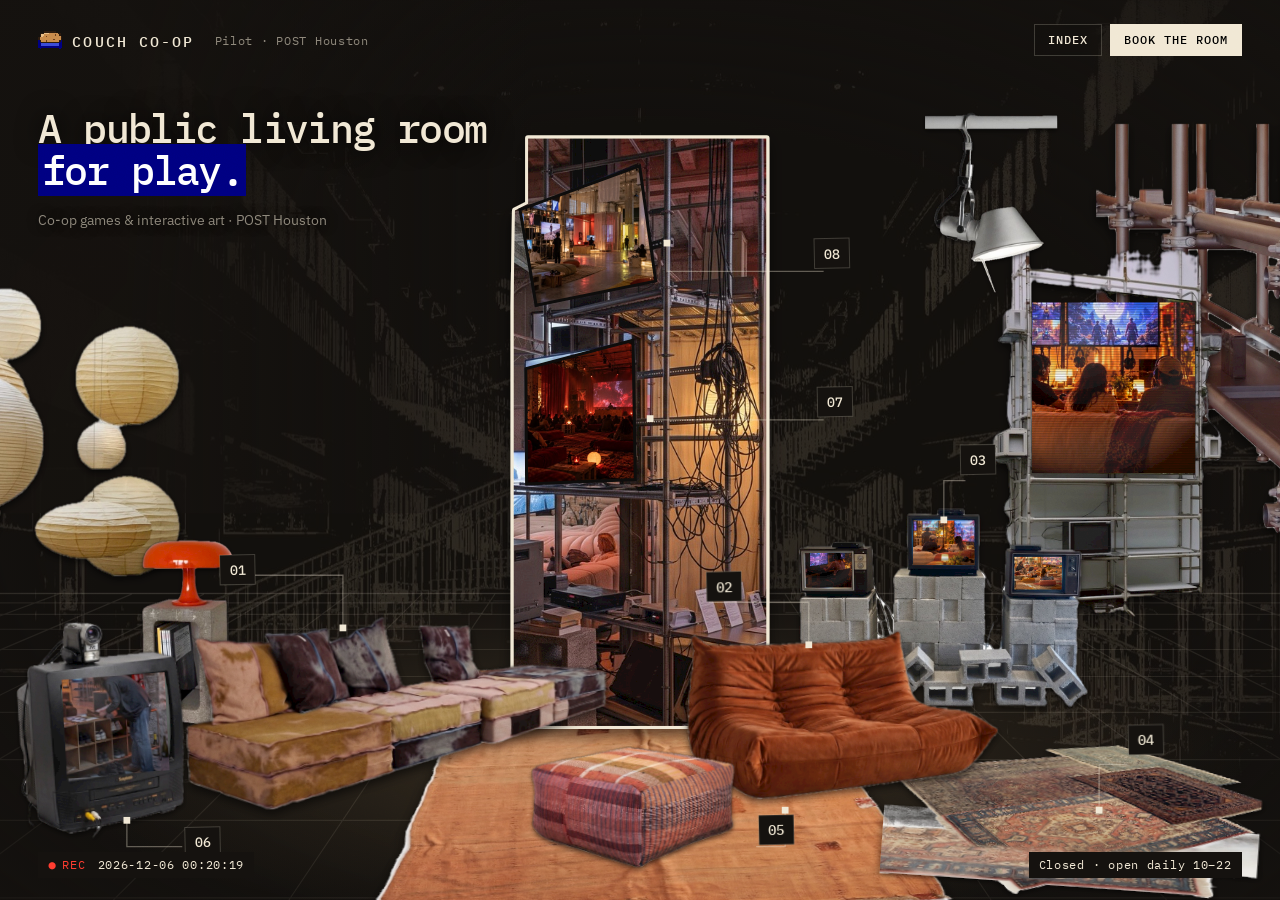
==== commit da6b1d20: "Rotate only the rack and tower screens; CRTs and camcorder TV hold one still each Co-Authored-By: Cl" ====
--- a/index.html
+++ b/index.html
@@ -347,7 +347,7 @@
   <rect id="veil" width="2000" height="1333" fill="#000" opacity="0"/>
   <g id="glows" opacity="0"><circle cx="1800" cy="1080" r="260" fill="url(#glow)"/></g>
   
-  <g class="piece decor" aria-hidden="true"><g transform="translate(1900 520) rotate(0) scale(0.75 0.75) translate(-300.0 -450.0)"><g class="lift"><g><image class="thin" href="concept/lite/pipes.jpg" width="600" height="900" preserveAspectRatio="none" mask="url(#a0)"/></g></g></g></g><g class="piece decor" aria-hidden="true"><g transform="translate(1690 640) rotate(0) scale(0.62 0.62) translate(-284.5 -450.0)"><g class="lift"><g><image class="thin" href="concept/lite/rack-forest.jpg" width="569" height="900" preserveAspectRatio="none" mask="url(#a1)"/></g><defs><clipPath id="tv1_0"><polygon points="108,140 498,140 498,548 108,548"/></clipPath></defs><g class="tv" clip-path="url(#tv1_0)"><image class="base" style="animation-duration:10.4s;animation-delay:-1.7s" href="concept/tv/tv1.jpg" x="108" y="140" width="390" height="408" preserveAspectRatio="xMidYMid slice"/><image class="slide" style="animation-duration:10.4s;animation-delay:-9.5s" href="concept/tv/tv3.jpg" x="108" y="140" width="390" height="408" preserveAspectRatio="xMidYMid slice"/><image class="slide" style="animation-duration:10.4s;animation-delay:-6.9s" href="concept/tv/tv2.jpg" x="108" y="140" width="390" height="408" preserveAspectRatio="xMidYMid slice"/><image class="slide" style="animation-duration:10.4s;animation-delay:-4.3s" href="concept/tv/tv6.jpg" x="108" y="140" width="390" height="408" preserveAspectRatio="xMidYMid slice"/><rect x="108" y="140" width="390" height="408" fill="url(#tvscan)"/><rect class="sheen" x="108" y="140" width="390" height="408" fill="url(#sheen)"/></g></g></g></g><g class="piece decor" aria-hidden="true"><g transform="translate(150 640) rotate(0) scale(0.55 0.55) translate(-310.5 -394.0)"><g class="lift"><g><image class="cut" href="concept/lite/lanterns.jpg" width="621" height="788" preserveAspectRatio="none" mask="url(#a2)"/></g></g></g></g><g class="piece" data-id="setup" data-open="setup" tabindex="0" role="button" aria-label="05 The setup"><g transform="translate(1010 1170) rotate(-3) scale(1.05 0.441) translate(-428.0 -450.0)"><g class="lift low"><g><image class="flat" href="concept/lite/kilim.jpg" width="856" height="900" preserveAspectRatio="none" mask="url(#a3)"/></g></g></g></g><g class="piece" data-id="vision" data-open="vision" tabindex="0" role="button" aria-label="04 Our vision"><g transform="translate(1640 1215) rotate(4) scale(0.62 0.31) translate(-450.0 -377.0)"><g class="lift low"><g><image class="flat" href="concept/lite/rugs.jpg" width="900" height="754" preserveAspectRatio="none" mask="url(#a4)"/></g></g></g></g><g class="piece decor"><g transform="translate(1000 640) rotate(0) scale(1.08 1.08) translate(-435.5 -403.0)"><g class="lift"><path class="paper" d="M282.0 0.0 L609.0 0.0 L609.0 806.0 L262.0 806.0 L262.0 228.0 L264.0 99.0 L282.0 90.0Z"/><image href="concept/render/tower.jpg" width="822" height="806" clip-path="url(#c5)" preserveAspectRatio="none"/></g><defs><clipPath id="scr0"><polygon points="279,316 426,277 429,468 280,474"/></clipPath></defs><g class="piece screen" data-id="publishers" data-open="publishers" tabindex="0" role="button" aria-label="07 For publishers"><g clip-path="url(#scr0)"><image class="slide" style="animation-duration:9s;animation-delay:0s" href="concept/render/slide1.jpg" x="279" y="277" width="150" height="197" preserveAspectRatio="xMidYMid slice"/><image class="slide" style="animation-duration:9s;animation-delay:3s" href="concept/render/slide2.jpg" x="279" y="277" width="150" height="197" preserveAspectRatio="xMidYMid slice"/><image class="slide" style="animation-duration:9s;animation-delay:6s" href="concept/render/slide3.jpg" x="279" y="277" width="150" height="197" preserveAspectRatio="xMidYMid slice"/></g><g class="flip"><polygon class="blue" points="279,316 426,277 429,468 280,474"/><g transform="translate(354 376) rotate(-14)"><text class="st-k" y="-20.4" text-anchor="middle" style="font-size:5.1px">FEATURED SCREEN</text><text class="st-t" y="-2.8" text-anchor="middle" style="font-size:16px">YOUR GAME</text><text class="st-t" y="14.0" text-anchor="middle" style="font-size:16px">HERE</text></g></g><polygon class="bezel" points="279,316 426,277 429,468 280,474"/></g><defs><clipPath id="scr1"><polygon points="271,98 435,38 457,196 293,229"/></clipPath></defs><g class="piece screen" data-id="sidescreen" data-open="sidescreen" tabindex="0" role="button" aria-label="08 Side screen"><g clip-path="url(#scr1)"><image style="animation-duration:3s;animation-delay:0s" href="concept/render/slide4.jpg" x="271" y="38" width="186" height="191" preserveAspectRatio="xMidYMid slice"/></g><g class="flip"><polygon class="blue" points="271,98 435,38 457,196 293,229"/><g transform="translate(364 134) rotate(-20)"><text class="st-k" y="-16.5" text-anchor="middle" style="font-size:7.0px">ALSO</text><text class="st-t" y="7.7" text-anchor="middle" style="font-size:22px">PLAYING</text></g></g><polygon class="bezel" points="271,98 435,38 457,196 293,229"/></g></g></g><g class="piece" data-id="program" data-open="program" tabindex="0" role="button" aria-label="03 Program"><g transform="translate(1450 900) rotate(0) scale(0.48 0.48) translate(-450.0 -317.5)"><g class="lift"><g><image class="cut" href="concept/lite/crt-blocks.jpg" width="900" height="635" preserveAspectRatio="none" mask="url(#a6)"/></g><defs><clipPath id="tv6_0"><polygon points="22,148 168,148 165,256 25,256"/></clipPath></defs><g class="tv" clip-path="url(#tv6_0)"><image class="base" style="animation-duration:5.2s;animation-delay:-5.0s" href="concept/tv/tv4.jpg" x="22" y="148" width="146" height="108" preserveAspectRatio="xMidYMid slice"/><image class="slide" style="animation-duration:5.2s;animation-delay:-2.4s" href="concept/tv/tv1.jpg" x="22" y="148" width="146" height="108" preserveAspectRatio="xMidYMid slice"/><rect x="22" y="148" width="146" height="108" fill="url(#tvscan)"/><rect class="sheen" x="22" y="148" width="146" height="108" fill="url(#sheen)"/></g><defs><clipPath id="tv6_1"><polygon points="355,48 545,48 545,186 355,186"/></clipPath></defs><g class="tv" clip-path="url(#tv6_1)"><image class="base" style="animation-duration:7.8s;animation-delay:-3.5s" href="concept/tv/tv2.jpg" x="355" y="48" width="190" height="138" preserveAspectRatio="xMidYMid slice"/><image class="slide" style="animation-duration:7.8s;animation-delay:-0.9s" href="concept/tv/tv6.jpg" x="355" y="48" width="190" height="138" preserveAspectRatio="xMidYMid slice"/><image class="slide" style="animation-duration:7.8s;animation-delay:-6.1s" href="concept/tv/tv3.jpg" x="355" y="48" width="190" height="138" preserveAspectRatio="xMidYMid slice"/><rect x="355" y="48" width="190" height="138" fill="url(#tvscan)"/><rect class="sheen" x="355" y="48" width="190" height="138" fill="url(#sheen)"/></g><defs><clipPath id="tv6_2"><polygon points="667,160 815,160 813,262 668,262"/></clipPath></defs><g class="tv" clip-path="url(#tv6_2)"><image class="base" style="animation-duration:5.2s;animation-delay:-2.0s" href="concept/tv/tv5.jpg" x="667" y="160" width="148" height="102" preserveAspectRatio="xMidYMid slice"/><image class="slide" style="animation-duration:5.2s;animation-delay:-4.6s" href="concept/tv/tv3.jpg" x="667" y="160" width="148" height="102" preserveAspectRatio="xMidYMid slice"/><rect x="667" y="160" width="148" height="102" fill="url(#tvscan)"/><rect class="sheen" x="667" y="160" width="148" height="102" fill="url(#sheen)"/></g></g></g></g><g class="piece decor" aria-hidden="true"><g transform="translate(330 960) rotate(0) scale(0.36 0.36) translate(-199.0 -450.0)"><g class="lift"><g><image class="cut" href="concept/lite/lamp-mushroom.jpg" width="398" height="900" preserveAspectRatio="none" mask="url(#a7)"/></g></g></g></g><g class="piece" data-id="dropin" data-open="dropin" tabindex="0" role="button" aria-label="01 Drop in"><g transform="translate(640 1050) rotate(-2) scale(0.7 0.7) translate(-450.0 -203.5)"><g class="lift"><g><image class="cut" href="concept/lite/floor-sofa.jpg" width="900" height="407" preserveAspectRatio="none" mask="url(#a8)"/></g></g></g></g><g class="piece" data-id="book" data-open="book" tabindex="0" role="button" aria-label="02 Book the room"><g transform="translate(1300 1060) rotate(3) scale(0.52 0.52) translate(-450.0 -261.0)"><g class="lift"><g><image class="cut" href="concept/lite/togo.jpg" width="900" height="522" preserveAspectRatio="none" mask="url(#a9)"/></g></g></g></g><g class="piece" data-id="visit" data-open="visit" tabindex="0" role="button" aria-label="06 Visit us"><g transform="translate(200 1080) rotate(-3) scale(0.36 0.36) translate(-344.0 -450.0)"><g class="lift"><g><image class="cut" href="concept/lite/crt-cam.jpg" width="688" height="900" preserveAspectRatio="none" mask="url(#a10)"/></g><defs><clipPath id="tv10_0"><polygon points="196,240 622,230 622,632 200,648"/></clipPath></defs><g class="tv" clip-path="url(#tv10_0)"><image class="base" style="animation-duration:5.2s;animation-delay:-1.4s" href="concept/tv/tv5.jpg" x="196" y="230" width="426" height="418" preserveAspectRatio="xMidYMid slice"/><image class="slide" style="animation-duration:5.2s;animation-delay:-4.0s" href="concept/tv/tv2.jpg" x="196" y="230" width="426" height="418" preserveAspectRatio="xMidYMid slice"/><rect x="196" y="230" width="426" height="418" fill="url(#tvscan)"/><rect class="sheen" x="196" y="230" width="426" height="418" fill="url(#sheen)"/></g></g></g></g><g class="piece decor" aria-hidden="true"><g transform="translate(990 1195) rotate(-1) scale(0.34 0.34) translate(-450.0 -269.0)"><g class="lift"><g><image class="cut" href="concept/lite/pouf.jpg" width="900" height="538" preserveAspectRatio="none" mask="url(#a11)"/></g></g></g></g><g class="piece decor" aria-hidden="true"><g transform="translate(1520 300) rotate(0) scale(0.3 0.3) translate(-328.5 -450.0)"><g class="lift"><g><image class="cut" href="concept/lite/clamp-lamp.jpg" width="657" height="900" preserveAspectRatio="none" mask="url(#a12)"/></g></g></g></g>
+  <g class="piece decor" aria-hidden="true"><g transform="translate(1900 520) rotate(0) scale(0.75 0.75) translate(-300.0 -450.0)"><g class="lift"><g><image class="thin" href="concept/lite/pipes.jpg" width="600" height="900" preserveAspectRatio="none" mask="url(#a0)"/></g></g></g></g><g class="piece decor" aria-hidden="true"><g transform="translate(1690 640) rotate(0) scale(0.62 0.62) translate(-284.5 -450.0)"><g class="lift"><g><image class="thin" href="concept/lite/rack-forest.jpg" width="569" height="900" preserveAspectRatio="none" mask="url(#a1)"/></g><defs><clipPath id="tv1_0"><polygon points="108,140 498,140 498,548 108,548"/></clipPath></defs><g class="tv" clip-path="url(#tv1_0)"><image class="base" style="animation-duration:10.4s;animation-delay:-1.7s" href="concept/tv/tv1.jpg" x="108" y="140" width="390" height="408" preserveAspectRatio="xMidYMid slice"/><image class="slide" style="animation-duration:10.4s;animation-delay:-9.5s" href="concept/tv/tv3.jpg" x="108" y="140" width="390" height="408" preserveAspectRatio="xMidYMid slice"/><image class="slide" style="animation-duration:10.4s;animation-delay:-6.9s" href="concept/tv/tv2.jpg" x="108" y="140" width="390" height="408" preserveAspectRatio="xMidYMid slice"/><image class="slide" style="animation-duration:10.4s;animation-delay:-4.3s" href="concept/tv/tv6.jpg" x="108" y="140" width="390" height="408" preserveAspectRatio="xMidYMid slice"/><rect x="108" y="140" width="390" height="408" fill="url(#tvscan)"/><rect class="sheen" x="108" y="140" width="390" height="408" fill="url(#sheen)"/></g></g></g></g><g class="piece decor" aria-hidden="true"><g transform="translate(150 640) rotate(0) scale(0.55 0.55) translate(-310.5 -394.0)"><g class="lift"><g><image class="cut" href="concept/lite/lanterns.jpg" width="621" height="788" preserveAspectRatio="none" mask="url(#a2)"/></g></g></g></g><g class="piece" data-id="setup" data-open="setup" tabindex="0" role="button" aria-label="05 The setup"><g transform="translate(1010 1170) rotate(-3) scale(1.05 0.441) translate(-428.0 -450.0)"><g class="lift low"><g><image class="flat" href="concept/lite/kilim.jpg" width="856" height="900" preserveAspectRatio="none" mask="url(#a3)"/></g></g></g></g><g class="piece" data-id="vision" data-open="vision" tabindex="0" role="button" aria-label="04 Our vision"><g transform="translate(1640 1215) rotate(4) scale(0.62 0.31) translate(-450.0 -377.0)"><g class="lift low"><g><image class="flat" href="concept/lite/rugs.jpg" width="900" height="754" preserveAspectRatio="none" mask="url(#a4)"/></g></g></g></g><g class="piece decor"><g transform="translate(1000 640) rotate(0) scale(1.08 1.08) translate(-435.5 -403.0)"><g class="lift"><path class="paper" d="M282.0 0.0 L609.0 0.0 L609.0 806.0 L262.0 806.0 L262.0 228.0 L264.0 99.0 L282.0 90.0Z"/><image href="concept/render/tower.jpg" width="822" height="806" clip-path="url(#c5)" preserveAspectRatio="none"/></g><defs><clipPath id="scr0"><polygon points="279,316 426,277 429,468 280,474"/></clipPath></defs><g class="piece screen" data-id="publishers" data-open="publishers" tabindex="0" role="button" aria-label="07 For publishers"><g clip-path="url(#scr0)"><image style="animation-duration:9s;animation-delay:0s" href="concept/render/slide1.jpg" x="279" y="277" width="150" height="197" preserveAspectRatio="xMidYMid slice"/><image class="slide" style="animation-duration:9s;animation-delay:3s" href="concept/render/slide2.jpg" x="279" y="277" width="150" height="197" preserveAspectRatio="xMidYMid slice"/><image class="slide" style="animation-duration:9s;animation-delay:6s" href="concept/render/slide3.jpg" x="279" y="277" width="150" height="197" preserveAspectRatio="xMidYMid slice"/></g><g class="flip"><polygon class="blue" points="279,316 426,277 429,468 280,474"/><g transform="translate(354 376) rotate(-14)"><text class="st-k" y="-20.4" text-anchor="middle" style="font-size:5.1px">FEATURED SCREEN</text><text class="st-t" y="-2.8" text-anchor="middle" style="font-size:16px">YOUR GAME</text><text class="st-t" y="14.0" text-anchor="middle" style="font-size:16px">HERE</text></g></g><polygon class="bezel" points="279,316 426,277 429,468 280,474"/></g><defs><clipPath id="scr1"><polygon points="271,98 435,38 457,196 293,229"/></clipPath></defs><g class="piece screen" data-id="sidescreen" data-open="sidescreen" tabindex="0" role="button" aria-label="08 Side screen"><g clip-path="url(#scr1)"><image style="animation-duration:6s;animation-delay:0s" href="concept/render/slide4.jpg" x="271" y="38" width="186" height="191" preserveAspectRatio="xMidYMid slice"/><image class="slide" style="animation-duration:6s;animation-delay:3s" href="concept/render/slide5.jpg" x="271" y="38" width="186" height="191" preserveAspectRatio="xMidYMid slice"/></g><g class="flip"><polygon class="blue" points="271,98 435,38 457,196 293,229"/><g transform="translate(364 134) rotate(-20)"><text class="st-k" y="-16.5" text-anchor="middle" style="font-size:7.0px">ALSO</text><text class="st-t" y="7.7" text-anchor="middle" style="font-size:22px">PLAYING</text></g></g><polygon class="bezel" points="271,98 435,38 457,196 293,229"/></g></g></g><g class="piece" data-id="program" data-open="program" tabindex="0" role="button" aria-label="03 Program"><g transform="translate(1450 900) rotate(0) scale(0.48 0.48) translate(-450.0 -317.5)"><g class="lift"><g><image class="cut" href="concept/lite/crt-blocks.jpg" width="900" height="635" preserveAspectRatio="none" mask="url(#a6)"/></g><defs><clipPath id="tv6_0"><polygon points="22,148 168,148 165,256 25,256"/></clipPath></defs><g class="tv" clip-path="url(#tv6_0)"><image href="concept/tv/tv4.jpg" x="22" y="148" width="146" height="108" preserveAspectRatio="xMidYMid slice"/><rect x="22" y="148" width="146" height="108" fill="url(#tvscan)"/><rect class="sheen" x="22" y="148" width="146" height="108" fill="url(#sheen)"/></g><defs><clipPath id="tv6_1"><polygon points="355,48 545,48 545,186 355,186"/></clipPath></defs><g class="tv" clip-path="url(#tv6_1)"><image href="concept/tv/tv2.jpg" x="355" y="48" width="190" height="138" preserveAspectRatio="xMidYMid slice"/><rect x="355" y="48" width="190" height="138" fill="url(#tvscan)"/><rect class="sheen" x="355" y="48" width="190" height="138" fill="url(#sheen)"/></g><defs><clipPath id="tv6_2"><polygon points="667,160 815,160 813,262 668,262"/></clipPath></defs><g class="tv" clip-path="url(#tv6_2)"><image href="concept/tv/tv3.jpg" x="667" y="160" width="148" height="102" preserveAspectRatio="xMidYMid slice"/><rect x="667" y="160" width="148" height="102" fill="url(#tvscan)"/><rect class="sheen" x="667" y="160" width="148" height="102" fill="url(#sheen)"/></g></g></g></g><g class="piece decor" aria-hidden="true"><g transform="translate(330 960) rotate(0) scale(0.36 0.36) translate(-199.0 -450.0)"><g class="lift"><g><image class="cut" href="concept/lite/lamp-mushroom.jpg" width="398" height="900" preserveAspectRatio="none" mask="url(#a7)"/></g></g></g></g><g class="piece" data-id="dropin" data-open="dropin" tabindex="0" role="button" aria-label="01 Drop in"><g transform="translate(640 1050) rotate(-2) scale(0.7 0.7) translate(-450.0 -203.5)"><g class="lift"><g><image class="cut" href="concept/lite/floor-sofa.jpg" width="900" height="407" preserveAspectRatio="none" mask="url(#a8)"/></g></g></g></g><g class="piece" data-id="book" data-open="book" tabindex="0" role="button" aria-label="02 Book the room"><g transform="translate(1300 1060) rotate(3) scale(0.52 0.52) translate(-450.0 -261.0)"><g class="lift"><g><image class="cut" href="concept/lite/togo.jpg" width="900" height="522" preserveAspectRatio="none" mask="url(#a9)"/></g></g></g></g><g class="piece" data-id="visit" data-open="visit" tabindex="0" role="button" aria-label="06 Visit us"><g transform="translate(200 1080) rotate(-3) scale(0.36 0.36) translate(-344.0 -450.0)"><g class="lift"><g><image class="cut" href="concept/lite/crt-cam.jpg" width="688" height="900" preserveAspectRatio="none" mask="url(#a10)"/></g><defs><clipPath id="tv10_0"><polygon points="196,240 622,230 622,632 200,648"/></clipPath></defs><g class="tv" clip-path="url(#tv10_0)"><image href="concept/tv/tv5.jpg" x="196" y="230" width="426" height="418" preserveAspectRatio="xMidYMid slice"/><rect x="196" y="230" width="426" height="418" fill="url(#tvscan)"/><rect class="sheen" x="196" y="230" width="426" height="418" fill="url(#sheen)"/></g></g></g></g><g class="piece decor" aria-hidden="true"><g transform="translate(990 1195) rotate(-1) scale(0.34 0.34) translate(-450.0 -269.0)"><g class="lift"><g><image class="cut" href="concept/lite/pouf.jpg" width="900" height="538" preserveAspectRatio="none" mask="url(#a11)"/></g></g></g></g><g class="piece decor" aria-hidden="true"><g transform="translate(1520 300) rotate(0) scale(0.3 0.3) translate(-328.5 -450.0)"><g class="lift"><g><image class="cut" href="concept/lite/clamp-lamp.jpg" width="657" height="900" preserveAspectRatio="none" mask="url(#a12)"/></g></g></g></g>
   <g class="ptags" aria-hidden="true"><g class="ptag" data-for="dropin"><path class="string" d="M382 852 L 560 852 L 560 930"/><rect class="pin" x="555" y="925" width="10" height="10"/><g class="card" data-for="dropin"><g class="full"><rect class="bg" x="360" y="830" width="236" height="44"/><path class="hi" d="M361.5 872.5 V831.5 H594"/><path class="lo" d="M361.5 872.5 H594 V831.5"/><text class="lbl" x="416" y="861">DROP IN · PLAY</text></g><rect class="mini" x="360" y="830" width="52" height="44"/><rect class="chip" x="366" y="836" width="40" height="32"/><text class="num" x="386" y="860" text-anchor="middle">01</text></g><g class="dot" data-for="dropin"><circle cx="560" cy="896" r="34"/><text x="560" y="909" text-anchor="middle">01</text></g></g><g class="ptag" data-for="book"><path class="string" d="M1102 892 L 1250 892 L 1250 955"/><rect class="pin" x="1245" y="950" width="10" height="10"/><g class="card" data-for="book"><g class="full"><rect class="bg" x="1080" y="870" width="223" height="44"/><path class="hi" d="M1081.5 912.5 V871.5 H1302"/><path class="lo" d="M1081.5 912.5 H1302 V871.5"/><text class="lbl" x="1136" y="901">BOOK THE ROOM</text></g><rect class="mini" x="1080" y="870" width="52" height="44"/><rect class="chip" x="1086" y="876" width="40" height="32"/><text class="num" x="1106" y="900" text-anchor="middle">02</text></g><g class="dot" data-for="book"><circle cx="1250" cy="921" r="34"/><text x="1250" y="934" text-anchor="middle">02</text></g></g><g class="ptag" data-for="program"><path class="string" d="M1482 712 L 1450 712 L 1450 770"/><rect class="pin" x="1445" y="765" width="10" height="10"/><g class="card" data-for="program"><g class="full"><rect class="bg" x="1460" y="690" width="248" height="44"/><path class="hi" d="M1461.5 732.5 V691.5 H1706"/><path class="lo" d="M1461.5 732.5 H1706 V691.5"/><text class="lbl" x="1516" y="721">SNACKS & NIGHTS</text></g><rect class="mini" x="1460" y="690" width="52" height="44"/><rect class="chip" x="1466" y="696" width="40" height="32"/><text class="num" x="1486" y="720" text-anchor="middle">03</text></g><g class="dot" data-for="program"><circle cx="1450" cy="736" r="34"/><text x="1450" y="749" text-anchor="middle">03</text></g></g><g class="ptag" data-for="vision"><path class="string" d="M1722 1132 L 1680 1132 L 1680 1200"/><rect class="pin" x="1675" y="1195" width="10" height="10"/><g class="card" data-for="vision"><g class="full"><rect class="bg" x="1700" y="1110" width="174" height="44"/><path class="hi" d="M1701.5 1152.5 V1111.5 H1872"/><path class="lo" d="M1701.5 1152.5 H1872 V1111.5"/><text class="lbl" x="1756" y="1141">SHOES OFF</text></g><rect class="mini" x="1700" y="1110" width="52" height="44"/><rect class="chip" x="1706" y="1116" width="40" height="32"/><text class="num" x="1726" y="1140" text-anchor="middle">04</text></g><g class="dot" data-for="vision"><circle cx="1680" cy="1166" r="34"/><text x="1680" y="1179" text-anchor="middle">04</text></g></g><g class="ptag" data-for="setup"><path class="string" d="M1172 1254 L 1215 1254 L 1215 1200"/><rect class="pin" x="1210" y="1195" width="10" height="10"/><g class="card" data-for="setup"><g class="full"><rect class="bg" x="1150" y="1232" width="174" height="44"/><path class="hi" d="M1151.5 1274.5 V1233.5 H1322"/><path class="lo" d="M1151.5 1274.5 H1322 V1233.5"/><text class="lbl" x="1206" y="1263">THE SETUP</text></g><rect class="mini" x="1150" y="1232" width="52" height="44"/><rect class="chip" x="1156" y="1238" width="40" height="32"/><text class="num" x="1176" y="1262" text-anchor="middle">05</text></g><g class="dot" data-for="setup"><circle cx="1215" cy="1166" r="34"/><text x="1215" y="1179" text-anchor="middle">05</text></g></g><g class="ptag" data-for="visit"><path class="string" d="M322 1254 L 240 1254 L 240 1215"/><rect class="pin" x="235" y="1210" width="10" height="10"/><g class="card" data-for="visit"><g class="full"><rect class="bg" x="300" y="1232" width="260" height="44"/><path class="hi" d="M301.5 1274.5 V1233.5 H559"/><path class="lo" d="M301.5 1274.5 H559 V1233.5"/><text class="lbl" x="356" y="1263">LIVE CAM · VISIT</text></g><rect class="mini" x="300" y="1232" width="52" height="44"/><rect class="chip" x="306" y="1238" width="40" height="32"/><text class="num" x="326" y="1262" text-anchor="middle">06</text></g><g class="dot" data-for="visit"><circle cx="240" cy="1181" r="34"/><text x="240" y="1194" text-anchor="middle">06</text></g></g><g class="ptag" data-for="publishers"><path class="string" d="M1272 622 L 1015 622 L 1015 620"/><rect class="pin" x="1010" y="615" width="10" height="10"/><g class="card" data-for="publishers"><g class="full"><rect class="bg" x="1250" y="600" width="236" height="44"/><path class="hi" d="M1251.5 642.5 V601.5 H1484"/><path class="lo" d="M1251.5 642.5 H1484 V601.5"/><text class="lbl" x="1306" y="631">FOR PUBLISHERS</text></g><rect class="mini" x="1250" y="600" width="52" height="44"/><rect class="chip" x="1256" y="606" width="40" height="32"/><text class="num" x="1276" y="630" text-anchor="middle">07</text></g><g class="dot" data-for="publishers"><circle cx="930" cy="690" r="34"/><text x="930" y="703" text-anchor="middle">07</text></g></g><g class="ptag" data-for="sidescreen"><path class="string" d="M1272 402 L 1040 402 L 1040 360"/><rect class="pin" x="1035" y="355" width="10" height="10"/><g class="card" data-for="sidescreen"><g class="full"><rect class="bg" x="1250" y="380" width="198" height="44"/><path class="hi" d="M1251.5 422.5 V381.5 H1447"/><path class="lo" d="M1251.5 422.5 H1447 V381.5"/><text class="lbl" x="1306" y="411">SIDE SCREEN</text></g><rect class="mini" x="1250" y="380" width="52" height="44"/><rect class="chip" x="1256" y="386" width="40" height="32"/><text class="num" x="1276" y="410" text-anchor="middle">08</text></g><g class="dot" data-for="sidescreen"><circle cx="760" cy="590" r="34"/><text x="760" y="603" text-anchor="middle">08</text></g></g></g>
 </svg></div>
 <div class="scan" aria-hidden="true"></div>
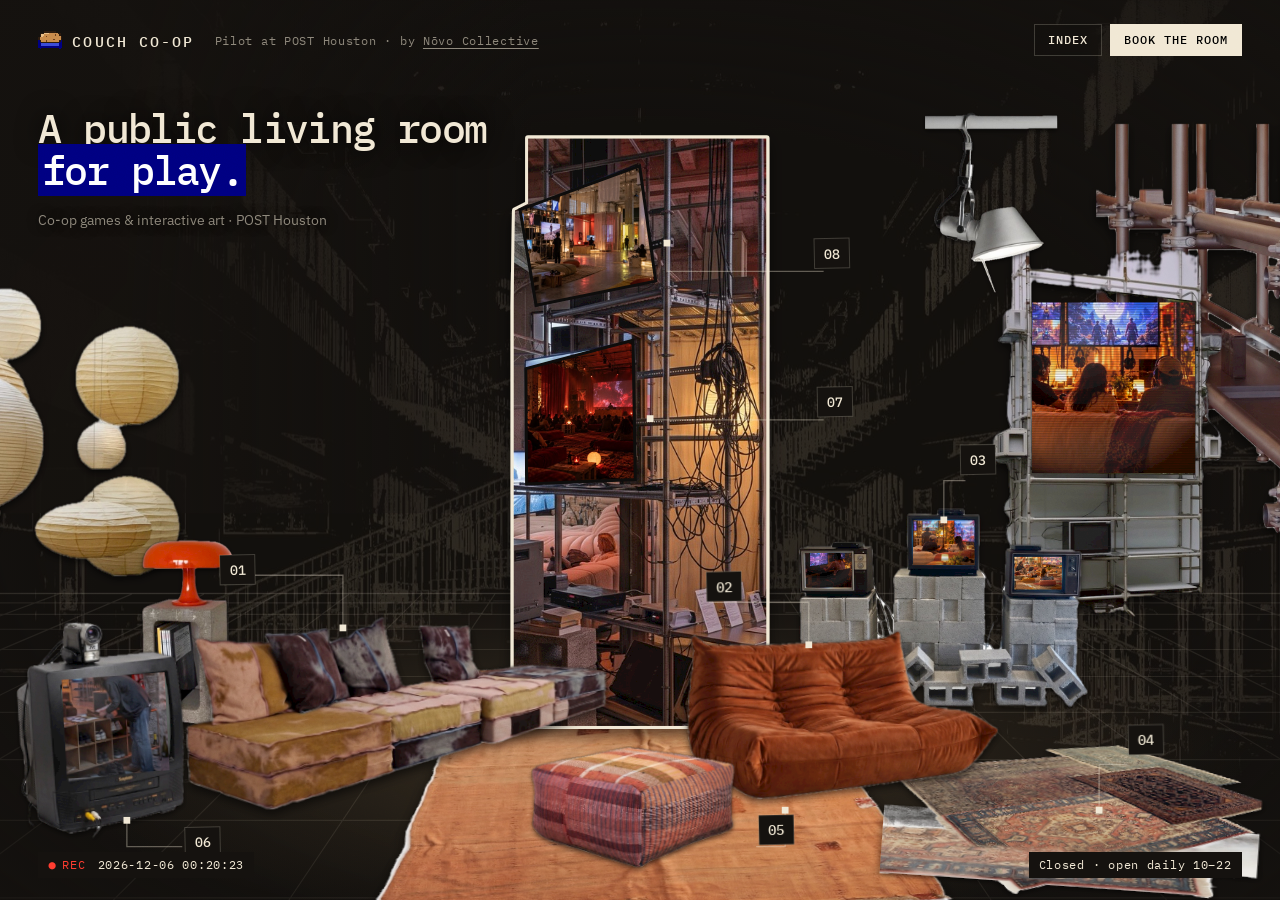
==== commit dab92359: "Compact windows (photo + fact table + one action), Nōvo credit, direct placement mailto, lighter pre" ====
--- a/index.html
+++ b/index.html
@@ -295,6 +295,32 @@
   .pkg.premium { background:var(--cut) !important; }
   .menu button:hover .lbl { background:none !important; color:var(--cut) !important; }
   .rotate-title, .rotate-logo { font-family:var(--mono) !important; }
+  /* ---------- compact windows: picture beside a short fact table, one action, details folded ---------- */
+  .window { width:min(900px, calc(100% - 32px)) !important; }
+  .winbody { padding:24px 28px 26px !important; }
+  .winbody > * { max-width:none !important; }
+  .sum { display:grid; grid-template-columns:1.05fr 1fr; gap:28px; align-items:start; }
+  .sum .pic { aspect-ratio:4 / 3.3 !important; margin:0 !important; background:#e6e1d6 !important; }
+  .sum .pic img { width:100%; height:100%; object-fit:cover; display:block; }
+  .sum .display { font-size:clamp(28px,3vw,38px) !important; margin:0 0 12px !important; }
+  .sum .lead { font-size:15px !important; margin:0 0 14px !important; }
+  .kv { margin:0; border-top:1px solid #1412101f; }
+  .kv div { display:grid; grid-template-columns:96px 1fr; gap:12px; padding:9px 0; border-bottom:1px solid #1412101f; }
+  .kv dt { font:500 11px/1.65 var(--mono); letter-spacing:.1em; text-transform:uppercase; color:#14121099; }
+  .kv dd { margin:0; font:400 14px/1.45 var(--sans); color:#141210; }
+  .acts { display:flex; flex-wrap:wrap; gap:8px; align-items:center; margin-top:16px; }
+  .acts .small { margin:0 0 0 4px !important; }
+  .window .btn.dark { background:#141210 !important; color:#f3efe6 !important; box-shadow:none !important; }
+  .window a { color:var(--cut); }
+  .window a.btn { color:#f3efe6 !important; text-decoration:none; }
+  .more { margin-top:18px; border-top:1px solid #1412101f; padding-top:12px; }
+  .more summary { font:500 11px/1 var(--mono); letter-spacing:.12em; text-transform:uppercase; cursor:pointer; list-style:none; color:#141210; }
+  .more summary::-webkit-details-marker { display:none; }
+  .more summary::before { content:"+ "; } .more[open] summary::before { content:"– "; }
+  .more p, .more .hours { margin:10px 0 0 !important; font-size:13px; }
+  .credit { margin-top:16px !important; }
+  .study a { color:inherit; text-decoration:underline; text-underline-offset:3px; }
+  @media (max-width:720px) { .sum { grid-template-columns:1fr; gap:16px; } .sum .pic { aspect-ratio:16 / 9 !important; } .kv div { grid-template-columns:84px 1fr; } }
   body.og .top nav, body.og .hud, body.og .ptags, body.og .loader, body.og .study, body.og .hero p { display:none !important; }
   body.og .collage { opacity:1 !important; transition:none !important; }
   @media (max-height:560px) { .hero h1 { font-size:22px !important; } .hero { top:48px !important; } .logo { font-size:12px !important; } }
@@ -317,7 +343,7 @@
 <script>if (/[?&]og\b/.test(location.search)) document.body.classList.add("og");</script>
 <header class="top">
   <a class="logo" href="#"><img class="mark" src="favicon.svg" alt="" width="26" height="26">COUCH CO-OP</a>
-  <span class="study">Pilot · POST Houston</span>
+  <span class="study">Pilot at POST Houston · by <a href="https://novocollective.org" target="_blank" rel="noopener">Nōvo Collective</a></span>
   <nav><button class="btn ghost" data-open="menu" aria-haspopup="dialog">Index</button><button class="btn primary" data-open="book">Book the room</button></nav>
 </header>
 <div class="loader" aria-hidden="true"><p>LOADING <span id="loadtxt"></span></p><div class="track"><i id="loadbar"></i></div></div>
@@ -382,144 +408,101 @@
 
 <!-- ===== PANEL CONTENT (edit copy here) ===== -->
 <template id="panel-vision" data-title="Our vision">
-  <p class="kicker">Our vision</p>
-  <h3 class="display">Shoes off. <em>Settle in.</em></h3>
-  <p class="lead">A third space where people meet through cooperative games, interactive art and culture.</p>
-  <figure class="pic"><img src="images/win-vision.jpg" alt="Friends on a long floor sofa playing a co-op game on two screens"></figure>
-  <section class="grp">
-    <h4>House rules</h4>
-    <ul class="ticks"><li>Couches everywhere</li><li>Shoes off at the door</li><li>Room to sprawl on the floor</li></ul>
-  </section>
-  <section class="grp">
-    <h4>Not every game is about winning</h4>
-    <p>We pick cooperative experiences that get people talking, teaming up and discovering together. Play, watch, or just hang out.</p>
-  </section>
-  <section class="grp">
-    <h4>Two phases</h4>
-    <div class="phases">
-      <div><span class="chip">Now · Phase 1</span><p>A pop-up living room inside POST Houston: one scaffold structure, two consoles, 4–6 players.</p></div>
-      <div><span class="chip blue">Next · Phase 2</span><p>A permanent home for games and interactive art, with exhibitions, workshops and a full program.</p></div>
+  <div class="sum">
+    <figure class="pic"><img src="images/win-vision.jpg" alt="Friends on a long floor sofa playing a co-op game on two screens" width="960" height="540"></figure>
+    <div class="txt">
+      <p class="kicker">Our vision</p>
+      <h3 class="display">Shoes off. <em>Settle in.</em></h3>
+      <p class="lead">A third space where people meet through co-op games, interactive art and culture.</p>
+      <dl class="kv"><div><dt>Now</dt><dd>Phase 1: a pop-up living room at POST Houston</dd></div><div><dt>Next</dt><dd>Phase 2: a permanent home with exhibitions and workshops</dd></div><div><dt>Focus</dt><dd>Playing together, not winning</dd></div><div><dt>By</dt><dd><a href="https://novocollective.org" target="_blank" rel="noopener">Nōvo Collective</a></dd></div></dl>
+      <div class="acts"><button class="btn" data-open="dropin">Come play · free</button></div>
     </div>
-  </section>
-  <p class="small">An initiative by Nōvo Collective.</p>
+  </div>
+  <details class="more"><summary>About Nōvo Collective</summary><p>Couch Co-Op is an initiative by <a href="https://novocollective.org" target="_blank" rel="noopener">Nōvo Collective</a>, the team behind the idea, the room and the program. Say hello: <a class="mail" href="mailto:hi@novocollective.org">hi@novocollective.org</a></p></details>
 </template>
 
 <template id="panel-featured" data-title="Featured screen">
   <p class="kicker">The big screen</p>
   <h3 class="display">Now <em>featuring</em></h3>
   <p class="lead">The main screen hosts the featured co-op game. The first title will be announced soon.</p>
-  <p class="small">Want your game on this screen? <button class="link" data-open="publishers">See publisher packages →</button></p>
+  <div class="acts"><button class="btn" data-open="publishers">Publisher packages</button></div>
 </template>
 
 <template id="panel-sidescreen" data-title="Side screen">
-  <p class="kicker">The second screen</p>
-  <h3 class="display">Also <em>playing</em></h3>
-  <p class="lead">A smaller setup for indie co-op, experimental games and interactive art to try between rounds.</p>
-  <figure class="pic"><img src="images/win-sidescreen.jpg" alt="People playing with an interactive light installation projected on the floor and screens"></figure>
-  <section class="grp">
-    <h4>Lineup</h4>
-    <div class="lineup">
-      <div class="slot"><span>01</span>Indie co-op pick · TBA</div>
-      <div class="slot"><span>02</span>Interactive art piece · TBA</div>
-      <div class="slot"><span>03</span>Experimental game · TBA</div>
+  <div class="sum">
+    <figure class="pic"><img src="images/win-sidescreen.jpg" alt="People playing with an interactive light installation" width="960" height="540"></figure>
+    <div class="txt">
+      <p class="kicker">The second screen</p>
+      <h3 class="display">Also <em>playing</em></h3>
+      <p class="lead">A smaller setup for things to try between rounds.</p>
+      <dl class="kv"><div><dt>01</dt><dd>Indie co-op pick · TBA</dd></div><div><dt>02</dt><dd>Interactive art piece · TBA</dd></div><div><dt>03</dt><dd>Experimental game · TBA</dd></div><div><dt>Note</dt><dd>The lineup rotates through the pilot</dd></div></dl>
     </div>
-  </section>
-  <p class="small">The lineup rotates through the pilot.</p>
+  </div>
 </template>
 
 <template id="panel-setup" data-title="The setup">
-  <p class="kicker">How the room works</p>
-  <h3 class="display">Two consoles, <em>4–6 players</em></h3>
-  <p class="lead">A temporary living room built from scaffolding, steel and curtains inside POST Houston. Open enough to see in, enclosed enough to feel like yours.</p>
-  <figure class="pic"><img src="images/win-setup.jpg" alt="A scaffold tower with hanging screens and CRT monitors on cinderblocks, next to floor sofas"></figure>
-  <div class="facts">
-    <div><b>2</b><span>consoles</span></div>
-    <div><b>2</b><span>screens: featured + side</span></div>
-    <div><b>4–6</b><span>people at a time</span></div>
-  </div>
-  <section class="grp">
-    <h4>Two ways in</h4>
-    <div class="two-ways">
-      <button class="way" data-open="dropin"><b>Drop in</b><span>Free open play, 10am – 10pm</span></button>
-      <button class="way" data-open="book"><b>Book it</b><span>The room to yourselves, $15 / 2 hours</span></button>
+  <div class="sum">
+    <figure class="pic"><img src="images/win-setup.jpg" alt="A scaffold tower with hanging screens and CRT monitors on cinderblocks, next to floor sofas" width="960" height="540"></figure>
+    <div class="txt">
+      <p class="kicker">How the room works</p>
+      <h3 class="display">Two consoles, <em>4–6 players</em></h3>
+      
+      <dl class="kv"><div><dt>Structure</dt><dd>Scaffolding, steel and curtains</dd></div><div><dt>Screens</dt><dd>1 featured + 1 side screen</dd></div><div><dt>Seats</dt><dd>Floor sofas, poufs and rugs</dd></div><div><dt>Where</dt><dd>Inside POST Houston</dd></div></dl>
+      <div class="acts"><button class="btn" data-open="dropin">Drop in · free</button><button class="btn dark" data-open="book">Book · $15 / 2h</button></div>
     </div>
-  </section>
+  </div>
 </template>
 
 <template id="panel-dropin" data-title="Drop in">
-  <p class="kicker">Open play</p>
-  <h3 class="display">Free to play. <em>Just show up.</em></h3>
-  <p class="lead">Open <b>every day, 10am – 10pm</b>. Walk in, take your shoes off, join a game. No ticket, no sign-up.</p>
-  <figure class="pic"><img src="images/win-dropin.jpg" alt="People on poufs and bean bags with controllers in front of a big screen"></figure>
-  <section class="grp">
-    <h4>This week</h4>
-    <p class="small">When a group books the room it's private for that block. Check before you come.</p>
-    <div class="hours" id="openHoursList"></div>
-  </section>
-  <button class="btn" data-open="book">Book the room · $15 / 2 hours</button>
+  <div class="sum">
+    <figure class="pic"><img src="images/win-dropin.jpg" alt="People on poufs and bean bags with controllers in front of a big screen" width="960" height="540"></figure>
+    <div class="txt">
+      <p class="kicker">Open play</p>
+      <h3 class="display">Free to play. <em>Just show up.</em></h3>
+      
+      <dl class="kv"><div><dt>When</dt><dd>Every day, 10am – 10pm</dd></div><div><dt>Cost</dt><dd>Free, no ticket or sign-up</dd></div><div><dt>Room</dt><dd>2 consoles · 4–6 players</dd></div><div><dt>Rule</dt><dd>Shoes off at the rug</dd></div></dl>
+      <div class="acts"><button class="btn dark" data-open="book">Book the room · $15 / 2h</button></div>
+    </div>
+  </div>
+  <details class="more"><summary>Next 3 days</summary><p class="small">A private booking closes open play for that block.</p><div class="hours" id="openHoursList"></div></details>
 </template>
 
 <template id="panel-program" data-title="Program">
-  <p class="kicker">What's on</p>
-  <h3 class="display">Snacks <em>&amp; nights</em></h3>
-  <p class="lead">Co-op nights, launches and screenings during the pilot, growing into a full cultural program.</p>
-  <figure class="pic"><img src="images/win-program.jpg" alt="A screening night: people on red floor cushions facing a large projection"></figure>
-  <section class="grp">
-    <h4>During the pilot</h4>
-    <div class="program">
-      <div><h4>Publisher showcase</h4><p>Featured co-op titles on the main screen.</p></div>
-      <div><h4>Co-op nights</h4><p>Hosted play nights and friendly challenges.</p></div>
-      <div><h4>Launches &amp; previews</h4><p>First looks and early access.</p></div>
+  <div class="sum">
+    <figure class="pic"><img src="images/win-program.jpg" alt="A screening night: people on red floor cushions facing a large projection" width="960" height="540"></figure>
+    <div class="txt">
+      <p class="kicker">What's on</p>
+      <h3 class="display">Snacks <em>&amp; nights</em></h3>
+      
+      <dl class="kv"><div><dt>Co-op nights</dt><dd>Hosted play and friendly challenges</dd></div><div><dt>Launches</dt><dd>First looks and early access</dd></div><div><dt>Screenings</dt><dd>Films and game showcases</dd></div><div><dt>Later</dt><dd>Exhibitions, workshops and talks</dd></div></dl>
     </div>
-  </section>
-  <section class="grp">
-    <h4>Phase 2</h4>
-    <div class="program">
-      <div><h4>Exhibitions</h4><p>Rotating, long-term interactive work.</p></div>
-      <div><h4>Workshops &amp; labs</h4><p>Artist-led sessions and developer talks.</p></div>
-      <div><h4>Talks &amp; screenings</h4><p>Performances and gatherings.</p></div>
+  </div>
+  <p class="small">Dates are posted here as the pilot is scheduled.</p>
+</template>
+
+<template id="panel-publishers" data-title="For publishers">
+  <div class="sum">
+    <figure class="pic"><img src="images/win-publishers.jpg" alt="A featured game on a large screen above a lounge of floor sofas and CRT monitors" width="960" height="540"></figure>
+    <div class="txt">
+      <p class="kicker">Publisher showcase</p>
+      <h3 class="display">Your game, <em>in the room</em></h3>
+      <p class="lead">Real groups playing on real couches, inside POST Houston.</p>
+      <dl class="kv"><div><dt>Standard</dt><dd><b>$3,000</b> · 10 days over two months</dd></div><div><dt>Premium</dt><dd><b>$7,000</b> · 30 days</dd></div><div><dt>You get</dt><dd>The main screen, foot traffic, an experiential campaign</dd></div></dl>
+      <div class="acts"><a class="btn dark" id="pubMail" href="mailto:hi@novocollective.org?subject=Couch%20Co-Op%20%C2%B7%20publisher%20placement">Request a placement</a><span class="small">or write to <a class="mail" href="mailto:hi@novocollective.org">hi@novocollective.org</a></span></div>
     </div>
-  </section>
-  <p class="small">Dates will be posted here as the pilot is scheduled.</p>
-</template>
-
-<template id="panel-publishers" data-title="For publishers">
-  <p class="kicker">Publisher showcase</p>
-  <h3 class="display">Put your game <em>in the room</em></h3>
-  <p class="lead">Your game, played by real groups on real couches, inside one of Houston's busiest cultural venues.</p>
-  <figure class="pic"><img src="images/win-publishers.jpg" alt="A featured game on a large screen above a lounge of floor sofas and CRT monitors"></figure>
-  <section class="grp">
-    <h4>Packages</h4>
-    <div class="packages">
-      <article class="pkg">
-        <p class="chip">Standard</p>
-        <p class="price">$3,000</p>
-        <p class="term"><b>10 days</b> of placement, spread over two months</p>
-      </article>
-      <article class="pkg premium">
-        <p class="chip blue">Premium</p>
-        <p class="price">$7,000</p>
-        <p class="term"><b>30 days</b> of placement</p>
-      </article>
+  </div>
+</template>
+
+<template id="panel-visit" data-title="Visit us">
+  <div class="sum">
+    <figure class="pic"><img src="images/post-map.jpg" alt="Map showing POST Houston between Sawyer Heights, the Theater District and Buffalo Bayou" width="960" height="540"></figure>
+    <div class="txt">
+      <p class="kicker">Find us</p>
+      <h3 class="display">POST <em>Houston</em></h3>
+      
+      <dl class="kv"><div><dt>Address</dt><dd>401 Franklin St, Houston, TX</dd></div><div><dt>Hours</dt><dd>Daily, 10am – 10pm</dd></div><div><dt>Dates</dt><dd>Pilot dates coming soon</dd></div><div><dt>Contact</dt><dd><a class="mail" href="mailto:hi@novocollective.org">hi@novocollective.org</a></dd></div></dl>
     </div>
-  </section>
-  <section class="grp">
-    <h4>What you get</h4>
-    <p>Audience discovery beyond the usual gaming channels, an experiential campaign, and visibility on the main screen. Tell us about your game and we'll plan the placement with you.</p>
-  </section>
-  <a class="btn" id="pubMail" href="#">Request a placement</a>
-</template>
-
-<template id="panel-visit" data-title="Visit us">
-  <p class="kicker">The first edition</p>
-  <h3 class="display">Find us at <em>POST Houston</em></h3>
-  <p class="lead">The pilot lives inside POST Houston, the former Barbara Jordan Post Office, next to the Theater District and Buffalo Bayou.</p>
-  <figure class="pic"><img src="images/post-map.jpg" alt="Map showing POST Houston between the Sawyer Heights neighborhood, the Theater District and Buffalo Bayou"></figure>
-  <section class="grp">
-    <h4>Address</h4>
-    <p><b>POST Houston</b><br>401 Franklin St, Houston, TX</p>
-  </section>
-  <p class="small">Exact spot and pilot dates coming soon. Questions? <a class="mail" href="mailto:hi@novocollective.org">hi@novocollective.org</a></p>
+  </div>
 </template>
 
 <template id="panel-book" data-title="Book the room">
@@ -552,6 +535,7 @@
 <template id="panel-menu" data-title="Index">
   <p class="kicker">Everything in the room</p>
   <ul class="menu" id="menuList"></ul>
+  <p class="small credit">Couch Co-Op is a project by <a href="https://novocollective.org" target="_blank" rel="noopener">Nōvo Collective</a> · <a class="mail" href="mailto:hi@novocollective.org">hi@novocollective.org</a></p>
 </template>
 
 
@@ -559,7 +543,13 @@
 <script>
   const scene = document.getElementById("scene");
   // show the room only once every picture in it has arrived; retry any that fail
-  const ready = () => document.body.classList.add("ready");
+  const ready = () => {
+    if (document.body.classList.contains("ready")) return;
+    document.body.classList.add("ready");
+    // warm the cache for the pop-up photos so windows open instantly
+    setTimeout(() => document.querySelectorAll("template").forEach(t =>
+      t.content.querySelectorAll("img").forEach(i => { const im = new Image(); im.src = i.getAttribute("src"); })), 400);
+  };
   (() => {
     const imgs = [...scene.querySelectorAll("image")];
     const urls = [...new Set(imgs.map(i => i.getAttribute("href")))];
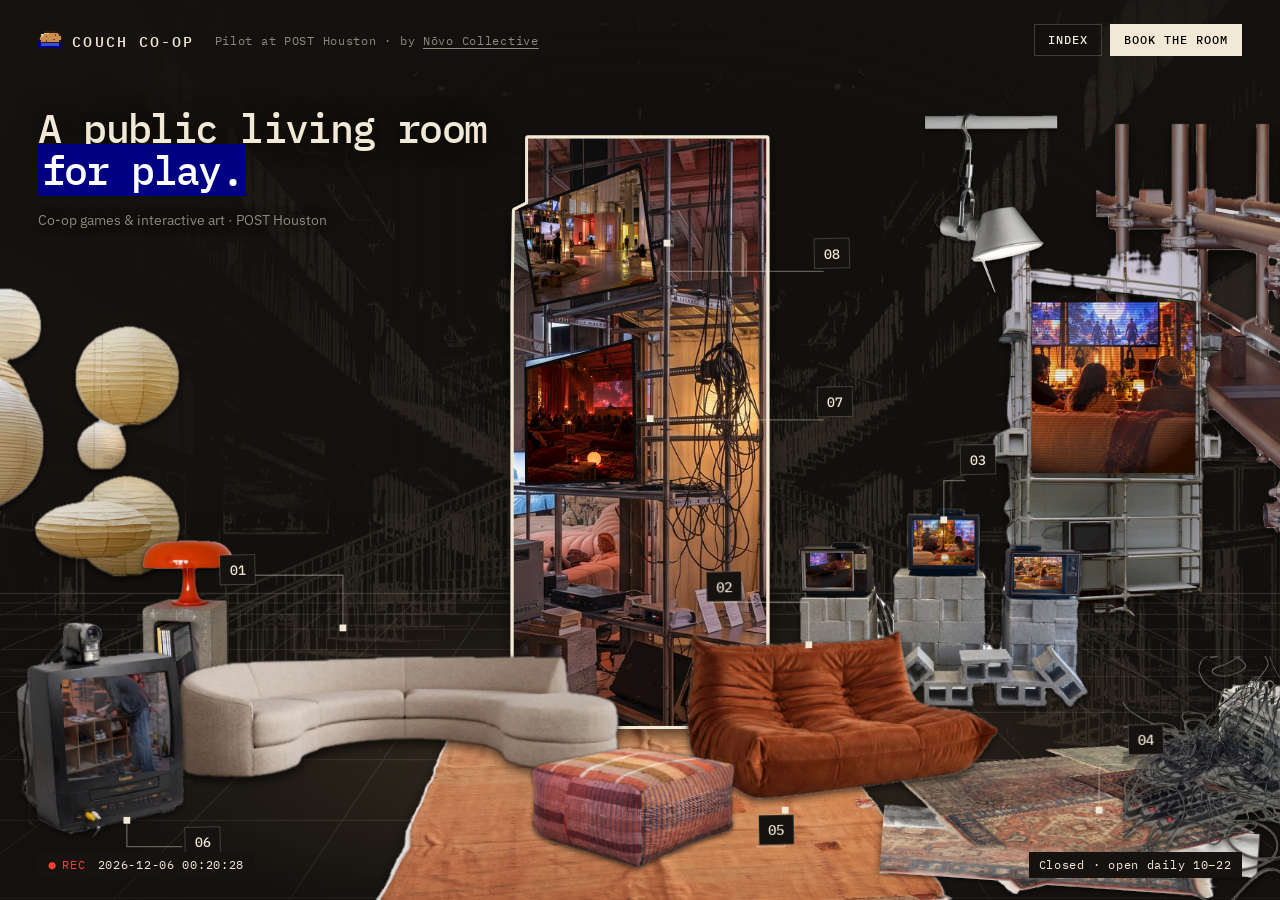
==== commit 594f49de: "Drop-in couch is now the curved boucle sofa; cable pile in the bottom-right corner Co-Authored-By: C" ====
--- a/index.html
+++ b/index.html
@@ -349,7 +349,7 @@
 <div class="loader" aria-hidden="true"><p>LOADING <span id="loadtxt"></span></p><div class="track"><i id="loadbar"></i></div></div>
 <div class="pan" id="pan"><svg class="collage" id="scene" viewBox="0 0 2000 1333" preserveAspectRatio="xMidYMax slice" role="group" aria-label="Couch Co-Op: a living room for play, collaged into the POST Houston atrium">
   <defs>
-    <mask id="a0" maskUnits="userSpaceOnUse" x="0" y="0" width="600" height="900"><image href="concept/lite/pipes-a.jpg" width="600" height="900" preserveAspectRatio="none"/></mask><mask id="a1" maskUnits="userSpaceOnUse" x="0" y="0" width="569" height="900"><image href="concept/lite/rack-forest-a.jpg" width="569" height="900" preserveAspectRatio="none"/></mask><mask id="a2" maskUnits="userSpaceOnUse" x="0" y="0" width="621" height="788"><image href="concept/lite/lanterns-a.jpg" width="621" height="788" preserveAspectRatio="none"/></mask><mask id="a3" maskUnits="userSpaceOnUse" x="0" y="0" width="856" height="900"><image href="concept/lite/kilim-a.jpg" width="856" height="900" preserveAspectRatio="none"/></mask><mask id="a4" maskUnits="userSpaceOnUse" x="0" y="0" width="900" height="754"><image href="concept/lite/rugs-a.jpg" width="900" height="754" preserveAspectRatio="none"/></mask><clipPath id="c5"><path d="M282.0 0.0 L609.0 0.0 L609.0 806.0 L262.0 806.0 L262.0 228.0 L264.0 99.0 L282.0 90.0Z"/></clipPath><mask id="a6" maskUnits="userSpaceOnUse" x="0" y="0" width="900" height="635"><image href="concept/lite/crt-blocks-a.jpg" width="900" height="635" preserveAspectRatio="none"/></mask><mask id="a7" maskUnits="userSpaceOnUse" x="0" y="0" width="398" height="900"><image href="concept/lite/lamp-mushroom-a.jpg" width="398" height="900" preserveAspectRatio="none"/></mask><mask id="a8" maskUnits="userSpaceOnUse" x="0" y="0" width="900" height="407"><image href="concept/lite/floor-sofa-a.jpg" width="900" height="407" preserveAspectRatio="none"/></mask><mask id="a9" maskUnits="userSpaceOnUse" x="0" y="0" width="900" height="522"><image href="concept/lite/togo-a.jpg" width="900" height="522" preserveAspectRatio="none"/></mask><mask id="a10" maskUnits="userSpaceOnUse" x="0" y="0" width="688" height="900"><image href="concept/lite/crt-cam-a.jpg" width="688" height="900" preserveAspectRatio="none"/></mask><mask id="a11" maskUnits="userSpaceOnUse" x="0" y="0" width="900" height="538"><image href="concept/lite/pouf-a.jpg" width="900" height="538" preserveAspectRatio="none"/></mask><mask id="a12" maskUnits="userSpaceOnUse" x="0" y="0" width="657" height="900"><image href="concept/lite/clamp-lamp-a.jpg" width="657" height="900" preserveAspectRatio="none"/></mask>
+    <mask id="a0" maskUnits="userSpaceOnUse" x="0" y="0" width="600" height="900"><image href="concept/lite/pipes-a.jpg" width="600" height="900" preserveAspectRatio="none"/></mask><mask id="a1" maskUnits="userSpaceOnUse" x="0" y="0" width="569" height="900"><image href="concept/lite/rack-forest-a.jpg" width="569" height="900" preserveAspectRatio="none"/></mask><mask id="a2" maskUnits="userSpaceOnUse" x="0" y="0" width="621" height="788"><image href="concept/lite/lanterns-a.jpg" width="621" height="788" preserveAspectRatio="none"/></mask><mask id="a3" maskUnits="userSpaceOnUse" x="0" y="0" width="856" height="900"><image href="concept/lite/kilim-a.jpg" width="856" height="900" preserveAspectRatio="none"/></mask><mask id="a4" maskUnits="userSpaceOnUse" x="0" y="0" width="900" height="754"><image href="concept/lite/rugs-a.jpg" width="900" height="754" preserveAspectRatio="none"/></mask><clipPath id="c5"><path d="M282.0 0.0 L609.0 0.0 L609.0 806.0 L262.0 806.0 L262.0 228.0 L264.0 99.0 L282.0 90.0Z"/></clipPath><mask id="a6" maskUnits="userSpaceOnUse" x="0" y="0" width="900" height="635"><image href="concept/lite/crt-blocks-a.jpg" width="900" height="635" preserveAspectRatio="none"/></mask><mask id="a7" maskUnits="userSpaceOnUse" x="0" y="0" width="398" height="900"><image href="concept/lite/lamp-mushroom-a.jpg" width="398" height="900" preserveAspectRatio="none"/></mask><mask id="a8" maskUnits="userSpaceOnUse" x="0" y="0" width="900" height="249"><image href="concept/lite/sofa-curve-a.jpg" width="900" height="249" preserveAspectRatio="none"/></mask><mask id="a9" maskUnits="userSpaceOnUse" x="0" y="0" width="900" height="522"><image href="concept/lite/togo-a.jpg" width="900" height="522" preserveAspectRatio="none"/></mask><mask id="a10" maskUnits="userSpaceOnUse" x="0" y="0" width="688" height="900"><image href="concept/lite/crt-cam-a.jpg" width="688" height="900" preserveAspectRatio="none"/></mask><mask id="a11" maskUnits="userSpaceOnUse" x="0" y="0" width="900" height="538"><image href="concept/lite/pouf-a.jpg" width="900" height="538" preserveAspectRatio="none"/></mask><mask id="a12" maskUnits="userSpaceOnUse" x="0" y="0" width="812" height="900"><image href="concept/lite/cables-a.jpg" width="812" height="900" preserveAspectRatio="none"/></mask><mask id="a13" maskUnits="userSpaceOnUse" x="0" y="0" width="657" height="900"><image href="concept/lite/clamp-lamp-a.jpg" width="657" height="900" preserveAspectRatio="none"/></mask>
     <filter id="drop" x="-15%" y="-15%" width="130%" height="140%"><feDropShadow dx="0" dy="10" stdDeviation="10" flood-color="#000" flood-opacity=".6"/></filter>
     <filter id="sticker" x="-10%" y="-10%" width="120%" height="125%">
       <feMorphology in="SourceAlpha" operator="dilate" radius="10" result="grow"/>
@@ -373,7 +373,7 @@
   <rect id="veil" width="2000" height="1333" fill="#000" opacity="0"/>
   <g id="glows" opacity="0"><circle cx="1800" cy="1080" r="260" fill="url(#glow)"/></g>
   
-  <g class="piece decor" aria-hidden="true"><g transform="translate(1900 520) rotate(0) scale(0.75 0.75) translate(-300.0 -450.0)"><g class="lift"><g><image class="thin" href="concept/lite/pipes.jpg" width="600" height="900" preserveAspectRatio="none" mask="url(#a0)"/></g></g></g></g><g class="piece decor" aria-hidden="true"><g transform="translate(1690 640) rotate(0) scale(0.62 0.62) translate(-284.5 -450.0)"><g class="lift"><g><image class="thin" href="concept/lite/rack-forest.jpg" width="569" height="900" preserveAspectRatio="none" mask="url(#a1)"/></g><defs><clipPath id="tv1_0"><polygon points="108,140 498,140 498,548 108,548"/></clipPath></defs><g class="tv" clip-path="url(#tv1_0)"><image class="base" style="animation-duration:10.4s;animation-delay:-1.7s" href="concept/tv/tv1.jpg" x="108" y="140" width="390" height="408" preserveAspectRatio="xMidYMid slice"/><image class="slide" style="animation-duration:10.4s;animation-delay:-9.5s" href="concept/tv/tv3.jpg" x="108" y="140" width="390" height="408" preserveAspectRatio="xMidYMid slice"/><image class="slide" style="animation-duration:10.4s;animation-delay:-6.9s" href="concept/tv/tv2.jpg" x="108" y="140" width="390" height="408" preserveAspectRatio="xMidYMid slice"/><image class="slide" style="animation-duration:10.4s;animation-delay:-4.3s" href="concept/tv/tv6.jpg" x="108" y="140" width="390" height="408" preserveAspectRatio="xMidYMid slice"/><rect x="108" y="140" width="390" height="408" fill="url(#tvscan)"/><rect class="sheen" x="108" y="140" width="390" height="408" fill="url(#sheen)"/></g></g></g></g><g class="piece decor" aria-hidden="true"><g transform="translate(150 640) rotate(0) scale(0.55 0.55) translate(-310.5 -394.0)"><g class="lift"><g><image class="cut" href="concept/lite/lanterns.jpg" width="621" height="788" preserveAspectRatio="none" mask="url(#a2)"/></g></g></g></g><g class="piece" data-id="setup" data-open="setup" tabindex="0" role="button" aria-label="05 The setup"><g transform="translate(1010 1170) rotate(-3) scale(1.05 0.441) translate(-428.0 -450.0)"><g class="lift low"><g><image class="flat" href="concept/lite/kilim.jpg" width="856" height="900" preserveAspectRatio="none" mask="url(#a3)"/></g></g></g></g><g class="piece" data-id="vision" data-open="vision" tabindex="0" role="button" aria-label="04 Our vision"><g transform="translate(1640 1215) rotate(4) scale(0.62 0.31) translate(-450.0 -377.0)"><g class="lift low"><g><image class="flat" href="concept/lite/rugs.jpg" width="900" height="754" preserveAspectRatio="none" mask="url(#a4)"/></g></g></g></g><g class="piece decor"><g transform="translate(1000 640) rotate(0) scale(1.08 1.08) translate(-435.5 -403.0)"><g class="lift"><path class="paper" d="M282.0 0.0 L609.0 0.0 L609.0 806.0 L262.0 806.0 L262.0 228.0 L264.0 99.0 L282.0 90.0Z"/><image href="concept/render/tower.jpg" width="822" height="806" clip-path="url(#c5)" preserveAspectRatio="none"/></g><defs><clipPath id="scr0"><polygon points="279,316 426,277 429,468 280,474"/></clipPath></defs><g class="piece screen" data-id="publishers" data-open="publishers" tabindex="0" role="button" aria-label="07 For publishers"><g clip-path="url(#scr0)"><image style="animation-duration:9s;animation-delay:0s" href="concept/render/slide1.jpg" x="279" y="277" width="150" height="197" preserveAspectRatio="xMidYMid slice"/><image class="slide" style="animation-duration:9s;animation-delay:3s" href="concept/render/slide2.jpg" x="279" y="277" width="150" height="197" preserveAspectRatio="xMidYMid slice"/><image class="slide" style="animation-duration:9s;animation-delay:6s" href="concept/render/slide3.jpg" x="279" y="277" width="150" height="197" preserveAspectRatio="xMidYMid slice"/></g><g class="flip"><polygon class="blue" points="279,316 426,277 429,468 280,474"/><g transform="translate(354 376) rotate(-14)"><text class="st-k" y="-20.4" text-anchor="middle" style="font-size:5.1px">FEATURED SCREEN</text><text class="st-t" y="-2.8" text-anchor="middle" style="font-size:16px">YOUR GAME</text><text class="st-t" y="14.0" text-anchor="middle" style="font-size:16px">HERE</text></g></g><polygon class="bezel" points="279,316 426,277 429,468 280,474"/></g><defs><clipPath id="scr1"><polygon points="271,98 435,38 457,196 293,229"/></clipPath></defs><g class="piece screen" data-id="sidescreen" data-open="sidescreen" tabindex="0" role="button" aria-label="08 Side screen"><g clip-path="url(#scr1)"><image style="animation-duration:6s;animation-delay:0s" href="concept/render/slide4.jpg" x="271" y="38" width="186" height="191" preserveAspectRatio="xMidYMid slice"/><image class="slide" style="animation-duration:6s;animation-delay:3s" href="concept/render/slide5.jpg" x="271" y="38" width="186" height="191" preserveAspectRatio="xMidYMid slice"/></g><g class="flip"><polygon class="blue" points="271,98 435,38 457,196 293,229"/><g transform="translate(364 134) rotate(-20)"><text class="st-k" y="-16.5" text-anchor="middle" style="font-size:7.0px">ALSO</text><text class="st-t" y="7.7" text-anchor="middle" style="font-size:22px">PLAYING</text></g></g><polygon class="bezel" points="271,98 435,38 457,196 293,229"/></g></g></g><g class="piece" data-id="program" data-open="program" tabindex="0" role="button" aria-label="03 Program"><g transform="translate(1450 900) rotate(0) scale(0.48 0.48) translate(-450.0 -317.5)"><g class="lift"><g><image class="cut" href="concept/lite/crt-blocks.jpg" width="900" height="635" preserveAspectRatio="none" mask="url(#a6)"/></g><defs><clipPath id="tv6_0"><polygon points="22,148 168,148 165,256 25,256"/></clipPath></defs><g class="tv" clip-path="url(#tv6_0)"><image href="concept/tv/tv4.jpg" x="22" y="148" width="146" height="108" preserveAspectRatio="xMidYMid slice"/><rect x="22" y="148" width="146" height="108" fill="url(#tvscan)"/><rect class="sheen" x="22" y="148" width="146" height="108" fill="url(#sheen)"/></g><defs><clipPath id="tv6_1"><polygon points="355,48 545,48 545,186 355,186"/></clipPath></defs><g class="tv" clip-path="url(#tv6_1)"><image href="concept/tv/tv2.jpg" x="355" y="48" width="190" height="138" preserveAspectRatio="xMidYMid slice"/><rect x="355" y="48" width="190" height="138" fill="url(#tvscan)"/><rect class="sheen" x="355" y="48" width="190" height="138" fill="url(#sheen)"/></g><defs><clipPath id="tv6_2"><polygon points="667,160 815,160 813,262 668,262"/></clipPath></defs><g class="tv" clip-path="url(#tv6_2)"><image href="concept/tv/tv3.jpg" x="667" y="160" width="148" height="102" preserveAspectRatio="xMidYMid slice"/><rect x="667" y="160" width="148" height="102" fill="url(#tvscan)"/><rect class="sheen" x="667" y="160" width="148" height="102" fill="url(#sheen)"/></g></g></g></g><g class="piece decor" aria-hidden="true"><g transform="translate(330 960) rotate(0) scale(0.36 0.36) translate(-199.0 -450.0)"><g class="lift"><g><image class="cut" href="concept/lite/lamp-mushroom.jpg" width="398" height="900" preserveAspectRatio="none" mask="url(#a7)"/></g></g></g></g><g class="piece" data-id="dropin" data-open="dropin" tabindex="0" role="button" aria-label="01 Drop in"><g transform="translate(640 1050) rotate(-2) scale(0.7 0.7) translate(-450.0 -203.5)"><g class="lift"><g><image class="cut" href="concept/lite/floor-sofa.jpg" width="900" height="407" preserveAspectRatio="none" mask="url(#a8)"/></g></g></g></g><g class="piece" data-id="book" data-open="book" tabindex="0" role="button" aria-label="02 Book the room"><g transform="translate(1300 1060) rotate(3) scale(0.52 0.52) translate(-450.0 -261.0)"><g class="lift"><g><image class="cut" href="concept/lite/togo.jpg" width="900" height="522" preserveAspectRatio="none" mask="url(#a9)"/></g></g></g></g><g class="piece" data-id="visit" data-open="visit" tabindex="0" role="button" aria-label="06 Visit us"><g transform="translate(200 1080) rotate(-3) scale(0.36 0.36) translate(-344.0 -450.0)"><g class="lift"><g><image class="cut" href="concept/lite/crt-cam.jpg" width="688" height="900" preserveAspectRatio="none" mask="url(#a10)"/></g><defs><clipPath id="tv10_0"><polygon points="196,240 622,230 622,632 200,648"/></clipPath></defs><g class="tv" clip-path="url(#tv10_0)"><image href="concept/tv/tv5.jpg" x="196" y="230" width="426" height="418" preserveAspectRatio="xMidYMid slice"/><rect x="196" y="230" width="426" height="418" fill="url(#tvscan)"/><rect class="sheen" x="196" y="230" width="426" height="418" fill="url(#sheen)"/></g></g></g></g><g class="piece decor" aria-hidden="true"><g transform="translate(990 1195) rotate(-1) scale(0.34 0.34) translate(-450.0 -269.0)"><g class="lift"><g><image class="cut" href="concept/lite/pouf.jpg" width="900" height="538" preserveAspectRatio="none" mask="url(#a11)"/></g></g></g></g><g class="piece decor" aria-hidden="true"><g transform="translate(1520 300) rotate(0) scale(0.3 0.3) translate(-328.5 -450.0)"><g class="lift"><g><image class="cut" href="concept/lite/clamp-lamp.jpg" width="657" height="900" preserveAspectRatio="none" mask="url(#a12)"/></g></g></g></g>
+  <g class="piece decor" aria-hidden="true"><g transform="translate(1900 520) rotate(0) scale(0.75 0.75) translate(-300.0 -450.0)"><g class="lift"><g><image class="thin" href="concept/lite/pipes.jpg" width="600" height="900" preserveAspectRatio="none" mask="url(#a0)"/></g></g></g></g><g class="piece decor" aria-hidden="true"><g transform="translate(1690 640) rotate(0) scale(0.62 0.62) translate(-284.5 -450.0)"><g class="lift"><g><image class="thin" href="concept/lite/rack-forest.jpg" width="569" height="900" preserveAspectRatio="none" mask="url(#a1)"/></g><defs><clipPath id="tv1_0"><polygon points="108,140 498,140 498,548 108,548"/></clipPath></defs><g class="tv" clip-path="url(#tv1_0)"><image class="base" style="animation-duration:10.4s;animation-delay:-1.7s" href="concept/tv/tv1.jpg" x="108" y="140" width="390" height="408" preserveAspectRatio="xMidYMid slice"/><image class="slide" style="animation-duration:10.4s;animation-delay:-9.5s" href="concept/tv/tv3.jpg" x="108" y="140" width="390" height="408" preserveAspectRatio="xMidYMid slice"/><image class="slide" style="animation-duration:10.4s;animation-delay:-6.9s" href="concept/tv/tv2.jpg" x="108" y="140" width="390" height="408" preserveAspectRatio="xMidYMid slice"/><image class="slide" style="animation-duration:10.4s;animation-delay:-4.3s" href="concept/tv/tv6.jpg" x="108" y="140" width="390" height="408" preserveAspectRatio="xMidYMid slice"/><rect x="108" y="140" width="390" height="408" fill="url(#tvscan)"/><rect class="sheen" x="108" y="140" width="390" height="408" fill="url(#sheen)"/></g></g></g></g><g class="piece decor" aria-hidden="true"><g transform="translate(150 640) rotate(0) scale(0.55 0.55) translate(-310.5 -394.0)"><g class="lift"><g><image class="cut" href="concept/lite/lanterns.jpg" width="621" height="788" preserveAspectRatio="none" mask="url(#a2)"/></g></g></g></g><g class="piece" data-id="setup" data-open="setup" tabindex="0" role="button" aria-label="05 The setup"><g transform="translate(1010 1170) rotate(-3) scale(1.05 0.441) translate(-428.0 -450.0)"><g class="lift low"><g><image class="flat" href="concept/lite/kilim.jpg" width="856" height="900" preserveAspectRatio="none" mask="url(#a3)"/></g></g></g></g><g class="piece" data-id="vision" data-open="vision" tabindex="0" role="button" aria-label="04 Our vision"><g transform="translate(1640 1215) rotate(4) scale(0.62 0.31) translate(-450.0 -377.0)"><g class="lift low"><g><image class="flat" href="concept/lite/rugs.jpg" width="900" height="754" preserveAspectRatio="none" mask="url(#a4)"/></g></g></g></g><g class="piece decor"><g transform="translate(1000 640) rotate(0) scale(1.08 1.08) translate(-435.5 -403.0)"><g class="lift"><path class="paper" d="M282.0 0.0 L609.0 0.0 L609.0 806.0 L262.0 806.0 L262.0 228.0 L264.0 99.0 L282.0 90.0Z"/><image href="concept/render/tower.jpg" width="822" height="806" clip-path="url(#c5)" preserveAspectRatio="none"/></g><defs><clipPath id="scr0"><polygon points="279,316 426,277 429,468 280,474"/></clipPath></defs><g class="piece screen" data-id="publishers" data-open="publishers" tabindex="0" role="button" aria-label="07 For publishers"><g clip-path="url(#scr0)"><image style="animation-duration:9s;animation-delay:0s" href="concept/render/slide1.jpg" x="279" y="277" width="150" height="197" preserveAspectRatio="xMidYMid slice"/><image class="slide" style="animation-duration:9s;animation-delay:3s" href="concept/render/slide2.jpg" x="279" y="277" width="150" height="197" preserveAspectRatio="xMidYMid slice"/><image class="slide" style="animation-duration:9s;animation-delay:6s" href="concept/render/slide3.jpg" x="279" y="277" width="150" height="197" preserveAspectRatio="xMidYMid slice"/></g><g class="flip"><polygon class="blue" points="279,316 426,277 429,468 280,474"/><g transform="translate(354 376) rotate(-14)"><text class="st-k" y="-20.4" text-anchor="middle" style="font-size:5.1px">FEATURED SCREEN</text><text class="st-t" y="-2.8" text-anchor="middle" style="font-size:16px">YOUR GAME</text><text class="st-t" y="14.0" text-anchor="middle" style="font-size:16px">HERE</text></g></g><polygon class="bezel" points="279,316 426,277 429,468 280,474"/></g><defs><clipPath id="scr1"><polygon points="271,98 435,38 457,196 293,229"/></clipPath></defs><g class="piece screen" data-id="sidescreen" data-open="sidescreen" tabindex="0" role="button" aria-label="08 Side screen"><g clip-path="url(#scr1)"><image style="animation-duration:6s;animation-delay:0s" href="concept/render/slide4.jpg" x="271" y="38" width="186" height="191" preserveAspectRatio="xMidYMid slice"/><image class="slide" style="animation-duration:6s;animation-delay:3s" href="concept/render/slide5.jpg" x="271" y="38" width="186" height="191" preserveAspectRatio="xMidYMid slice"/></g><g class="flip"><polygon class="blue" points="271,98 435,38 457,196 293,229"/><g transform="translate(364 134) rotate(-20)"><text class="st-k" y="-16.5" text-anchor="middle" style="font-size:7.0px">ALSO</text><text class="st-t" y="7.7" text-anchor="middle" style="font-size:22px">PLAYING</text></g></g><polygon class="bezel" points="271,98 435,38 457,196 293,229"/></g></g></g><g class="piece" data-id="program" data-open="program" tabindex="0" role="button" aria-label="03 Program"><g transform="translate(1450 900) rotate(0) scale(0.48 0.48) translate(-450.0 -317.5)"><g class="lift"><g><image class="cut" href="concept/lite/crt-blocks.jpg" width="900" height="635" preserveAspectRatio="none" mask="url(#a6)"/></g><defs><clipPath id="tv6_0"><polygon points="22,148 168,148 165,256 25,256"/></clipPath></defs><g class="tv" clip-path="url(#tv6_0)"><image href="concept/tv/tv4.jpg" x="22" y="148" width="146" height="108" preserveAspectRatio="xMidYMid slice"/><rect x="22" y="148" width="146" height="108" fill="url(#tvscan)"/><rect class="sheen" x="22" y="148" width="146" height="108" fill="url(#sheen)"/></g><defs><clipPath id="tv6_1"><polygon points="355,48 545,48 545,186 355,186"/></clipPath></defs><g class="tv" clip-path="url(#tv6_1)"><image href="concept/tv/tv2.jpg" x="355" y="48" width="190" height="138" preserveAspectRatio="xMidYMid slice"/><rect x="355" y="48" width="190" height="138" fill="url(#tvscan)"/><rect class="sheen" x="355" y="48" width="190" height="138" fill="url(#sheen)"/></g><defs><clipPath id="tv6_2"><polygon points="667,160 815,160 813,262 668,262"/></clipPath></defs><g class="tv" clip-path="url(#tv6_2)"><image href="concept/tv/tv3.jpg" x="667" y="160" width="148" height="102" preserveAspectRatio="xMidYMid slice"/><rect x="667" y="160" width="148" height="102" fill="url(#tvscan)"/><rect class="sheen" x="667" y="160" width="148" height="102" fill="url(#sheen)"/></g></g></g></g><g class="piece decor" aria-hidden="true"><g transform="translate(330 960) rotate(0) scale(0.36 0.36) translate(-199.0 -450.0)"><g class="lift"><g><image class="cut" href="concept/lite/lamp-mushroom.jpg" width="398" height="900" preserveAspectRatio="none" mask="url(#a7)"/></g></g></g></g><g class="piece" data-id="dropin" data-open="dropin" tabindex="0" role="button" aria-label="01 Drop in"><g transform="translate(640 1060) rotate(-1) scale(0.74 0.74) translate(-450.0 -124.5)"><g class="lift"><g><image class="cut" href="concept/lite/sofa-curve.jpg" width="900" height="249" preserveAspectRatio="none" mask="url(#a8)"/></g></g></g></g><g class="piece" data-id="book" data-open="book" tabindex="0" role="button" aria-label="02 Book the room"><g transform="translate(1300 1060) rotate(3) scale(0.52 0.52) translate(-450.0 -261.0)"><g class="lift"><g><image class="cut" href="concept/lite/togo.jpg" width="900" height="522" preserveAspectRatio="none" mask="url(#a9)"/></g></g></g></g><g class="piece" data-id="visit" data-open="visit" tabindex="0" role="button" aria-label="06 Visit us"><g transform="translate(200 1080) rotate(-3) scale(0.36 0.36) translate(-344.0 -450.0)"><g class="lift"><g><image class="cut" href="concept/lite/crt-cam.jpg" width="688" height="900" preserveAspectRatio="none" mask="url(#a10)"/></g><defs><clipPath id="tv10_0"><polygon points="196,240 622,230 622,632 200,648"/></clipPath></defs><g class="tv" clip-path="url(#tv10_0)"><image href="concept/tv/tv5.jpg" x="196" y="230" width="426" height="418" preserveAspectRatio="xMidYMid slice"/><rect x="196" y="230" width="426" height="418" fill="url(#tvscan)"/><rect class="sheen" x="196" y="230" width="426" height="418" fill="url(#sheen)"/></g></g></g></g><g class="piece decor" aria-hidden="true"><g transform="translate(990 1195) rotate(-1) scale(0.34 0.34) translate(-450.0 -269.0)"><g class="lift"><g><image class="cut" href="concept/lite/pouf.jpg" width="900" height="538" preserveAspectRatio="none" mask="url(#a11)"/></g></g></g></g><g class="piece decor" aria-hidden="true"><g transform="translate(1885 1160) rotate(0) scale(0.42 0.42) translate(-406.0 -450.0)"><g class="lift"><g><image class="cut" href="concept/lite/cables.jpg" width="812" height="900" preserveAspectRatio="none" mask="url(#a12)"/></g></g></g></g><g class="piece decor" aria-hidden="true"><g transform="translate(1520 300) rotate(0) scale(0.3 0.3) translate(-328.5 -450.0)"><g class="lift"><g><image class="cut" href="concept/lite/clamp-lamp.jpg" width="657" height="900" preserveAspectRatio="none" mask="url(#a13)"/></g></g></g></g>
   <g class="ptags" aria-hidden="true"><g class="ptag" data-for="dropin"><path class="string" d="M382 852 L 560 852 L 560 930"/><rect class="pin" x="555" y="925" width="10" height="10"/><g class="card" data-for="dropin"><g class="full"><rect class="bg" x="360" y="830" width="236" height="44"/><path class="hi" d="M361.5 872.5 V831.5 H594"/><path class="lo" d="M361.5 872.5 H594 V831.5"/><text class="lbl" x="416" y="861">DROP IN · PLAY</text></g><rect class="mini" x="360" y="830" width="52" height="44"/><rect class="chip" x="366" y="836" width="40" height="32"/><text class="num" x="386" y="860" text-anchor="middle">01</text></g><g class="dot" data-for="dropin"><circle cx="560" cy="896" r="34"/><text x="560" y="909" text-anchor="middle">01</text></g></g><g class="ptag" data-for="book"><path class="string" d="M1102 892 L 1250 892 L 1250 955"/><rect class="pin" x="1245" y="950" width="10" height="10"/><g class="card" data-for="book"><g class="full"><rect class="bg" x="1080" y="870" width="223" height="44"/><path class="hi" d="M1081.5 912.5 V871.5 H1302"/><path class="lo" d="M1081.5 912.5 H1302 V871.5"/><text class="lbl" x="1136" y="901">BOOK THE ROOM</text></g><rect class="mini" x="1080" y="870" width="52" height="44"/><rect class="chip" x="1086" y="876" width="40" height="32"/><text class="num" x="1106" y="900" text-anchor="middle">02</text></g><g class="dot" data-for="book"><circle cx="1250" cy="921" r="34"/><text x="1250" y="934" text-anchor="middle">02</text></g></g><g class="ptag" data-for="program"><path class="string" d="M1482 712 L 1450 712 L 1450 770"/><rect class="pin" x="1445" y="765" width="10" height="10"/><g class="card" data-for="program"><g class="full"><rect class="bg" x="1460" y="690" width="248" height="44"/><path class="hi" d="M1461.5 732.5 V691.5 H1706"/><path class="lo" d="M1461.5 732.5 H1706 V691.5"/><text class="lbl" x="1516" y="721">SNACKS & NIGHTS</text></g><rect class="mini" x="1460" y="690" width="52" height="44"/><rect class="chip" x="1466" y="696" width="40" height="32"/><text class="num" x="1486" y="720" text-anchor="middle">03</text></g><g class="dot" data-for="program"><circle cx="1450" cy="736" r="34"/><text x="1450" y="749" text-anchor="middle">03</text></g></g><g class="ptag" data-for="vision"><path class="string" d="M1722 1132 L 1680 1132 L 1680 1200"/><rect class="pin" x="1675" y="1195" width="10" height="10"/><g class="card" data-for="vision"><g class="full"><rect class="bg" x="1700" y="1110" width="174" height="44"/><path class="hi" d="M1701.5 1152.5 V1111.5 H1872"/><path class="lo" d="M1701.5 1152.5 H1872 V1111.5"/><text class="lbl" x="1756" y="1141">SHOES OFF</text></g><rect class="mini" x="1700" y="1110" width="52" height="44"/><rect class="chip" x="1706" y="1116" width="40" height="32"/><text class="num" x="1726" y="1140" text-anchor="middle">04</text></g><g class="dot" data-for="vision"><circle cx="1680" cy="1166" r="34"/><text x="1680" y="1179" text-anchor="middle">04</text></g></g><g class="ptag" data-for="setup"><path class="string" d="M1172 1254 L 1215 1254 L 1215 1200"/><rect class="pin" x="1210" y="1195" width="10" height="10"/><g class="card" data-for="setup"><g class="full"><rect class="bg" x="1150" y="1232" width="174" height="44"/><path class="hi" d="M1151.5 1274.5 V1233.5 H1322"/><path class="lo" d="M1151.5 1274.5 H1322 V1233.5"/><text class="lbl" x="1206" y="1263">THE SETUP</text></g><rect class="mini" x="1150" y="1232" width="52" height="44"/><rect class="chip" x="1156" y="1238" width="40" height="32"/><text class="num" x="1176" y="1262" text-anchor="middle">05</text></g><g class="dot" data-for="setup"><circle cx="1215" cy="1166" r="34"/><text x="1215" y="1179" text-anchor="middle">05</text></g></g><g class="ptag" data-for="visit"><path class="string" d="M322 1254 L 240 1254 L 240 1215"/><rect class="pin" x="235" y="1210" width="10" height="10"/><g class="card" data-for="visit"><g class="full"><rect class="bg" x="300" y="1232" width="260" height="44"/><path class="hi" d="M301.5 1274.5 V1233.5 H559"/><path class="lo" d="M301.5 1274.5 H559 V1233.5"/><text class="lbl" x="356" y="1263">LIVE CAM · VISIT</text></g><rect class="mini" x="300" y="1232" width="52" height="44"/><rect class="chip" x="306" y="1238" width="40" height="32"/><text class="num" x="326" y="1262" text-anchor="middle">06</text></g><g class="dot" data-for="visit"><circle cx="240" cy="1181" r="34"/><text x="240" y="1194" text-anchor="middle">06</text></g></g><g class="ptag" data-for="publishers"><path class="string" d="M1272 622 L 1015 622 L 1015 620"/><rect class="pin" x="1010" y="615" width="10" height="10"/><g class="card" data-for="publishers"><g class="full"><rect class="bg" x="1250" y="600" width="236" height="44"/><path class="hi" d="M1251.5 642.5 V601.5 H1484"/><path class="lo" d="M1251.5 642.5 H1484 V601.5"/><text class="lbl" x="1306" y="631">FOR PUBLISHERS</text></g><rect class="mini" x="1250" y="600" width="52" height="44"/><rect class="chip" x="1256" y="606" width="40" height="32"/><text class="num" x="1276" y="630" text-anchor="middle">07</text></g><g class="dot" data-for="publishers"><circle cx="930" cy="690" r="34"/><text x="930" y="703" text-anchor="middle">07</text></g></g><g class="ptag" data-for="sidescreen"><path class="string" d="M1272 402 L 1040 402 L 1040 360"/><rect class="pin" x="1035" y="355" width="10" height="10"/><g class="card" data-for="sidescreen"><g class="full"><rect class="bg" x="1250" y="380" width="198" height="44"/><path class="hi" d="M1251.5 422.5 V381.5 H1447"/><path class="lo" d="M1251.5 422.5 H1447 V381.5"/><text class="lbl" x="1306" y="411">SIDE SCREEN</text></g><rect class="mini" x="1250" y="380" width="52" height="44"/><rect class="chip" x="1256" y="386" width="40" height="32"/><text class="num" x="1276" y="410" text-anchor="middle">08</text></g><g class="dot" data-for="sidescreen"><circle cx="760" cy="590" r="34"/><text x="760" y="603" text-anchor="middle">08</text></g></g></g>
 </svg></div>
 <div class="scan" aria-hidden="true"></div>
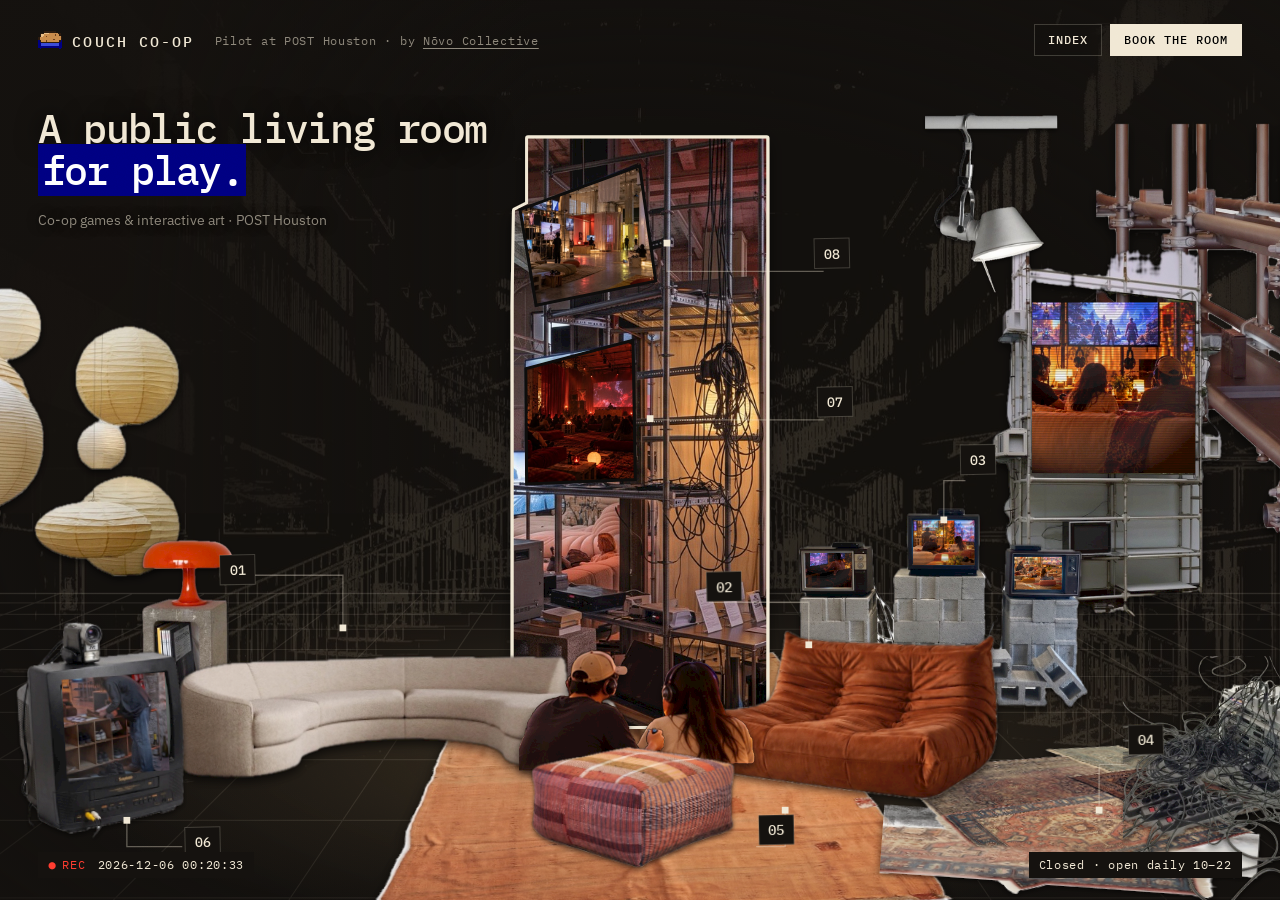
==== commit 97a26d2a: "Flip the Togo; two players drop in from the sky and play (replays on Drop in hover) Co-Authored-By: " ====
--- a/index.html
+++ b/index.html
@@ -72,6 +72,21 @@
   .piece.on .doodle .fl, .piece:focus-visible .doodle .fl, body.dark .piece[data-id="lights"] .doodle .fl { transform:scale(1); }
   .piece.on .doodle .gl, .piece:focus-visible .doodle .gl, body.dark .piece[data-id="lights"] .doodle .gl { opacity:1; }
   body:not(.dark) .piece:not(.on):not(:focus-visible) .doodle * { transition-delay:0s !important; transition-duration:.3s !important; }
+
+  /* players: drop in from the sky, land with a bounce, then play */
+  .player .lift { opacity:0; filter:url(#drop); }
+  body.ready .player .lift { opacity:1; animation:dropin 1.1s cubic-bezier(.45,0,.55,1) var(--delay) both; }
+  @keyframes dropin {
+    0%   { transform:translateY(-2800px); }
+    62%  { transform:translateY(0) scale(1.04,.92); }
+    74%  { transform:translateY(-46px) scale(.98,1.03); }
+    86%  { transform:translateY(0) scale(1.02,.97); }
+    100% { transform:translateY(0) scale(1); }
+  }
+  .player image { transform-box:fill-box; transform-origin:50% 100%; animation:play 1.7s ease-in-out infinite alternate; }
+  .player.p2 image { animation-duration:2.3s; animation-delay:-.6s; }
+  @keyframes play { 0% { transform:rotate(-2.2deg); } 55% { transform:rotate(1.6deg) translateY(-3px); } 100% { transform:rotate(-.6deg); } }
+  @media (prefers-reduced-motion: reduce) { body.ready .player .lift, .player image { animation:none; } }
 
   /* tags */
   .ptag .bg { fill:var(--silver); stroke:#0a0a0a; stroke-width:2; filter:url(#drop); }
@@ -349,7 +364,7 @@
 <div class="loader" aria-hidden="true"><p>LOADING <span id="loadtxt"></span></p><div class="track"><i id="loadbar"></i></div></div>
 <div class="pan" id="pan"><svg class="collage" id="scene" viewBox="0 0 2000 1333" preserveAspectRatio="xMidYMax slice" role="group" aria-label="Couch Co-Op: a living room for play, collaged into the POST Houston atrium">
   <defs>
-    <mask id="a0" maskUnits="userSpaceOnUse" x="0" y="0" width="600" height="900"><image href="concept/lite/pipes-a.jpg" width="600" height="900" preserveAspectRatio="none"/></mask><mask id="a1" maskUnits="userSpaceOnUse" x="0" y="0" width="569" height="900"><image href="concept/lite/rack-forest-a.jpg" width="569" height="900" preserveAspectRatio="none"/></mask><mask id="a2" maskUnits="userSpaceOnUse" x="0" y="0" width="621" height="788"><image href="concept/lite/lanterns-a.jpg" width="621" height="788" preserveAspectRatio="none"/></mask><mask id="a3" maskUnits="userSpaceOnUse" x="0" y="0" width="856" height="900"><image href="concept/lite/kilim-a.jpg" width="856" height="900" preserveAspectRatio="none"/></mask><mask id="a4" maskUnits="userSpaceOnUse" x="0" y="0" width="900" height="754"><image href="concept/lite/rugs-a.jpg" width="900" height="754" preserveAspectRatio="none"/></mask><clipPath id="c5"><path d="M282.0 0.0 L609.0 0.0 L609.0 806.0 L262.0 806.0 L262.0 228.0 L264.0 99.0 L282.0 90.0Z"/></clipPath><mask id="a6" maskUnits="userSpaceOnUse" x="0" y="0" width="900" height="635"><image href="concept/lite/crt-blocks-a.jpg" width="900" height="635" preserveAspectRatio="none"/></mask><mask id="a7" maskUnits="userSpaceOnUse" x="0" y="0" width="398" height="900"><image href="concept/lite/lamp-mushroom-a.jpg" width="398" height="900" preserveAspectRatio="none"/></mask><mask id="a8" maskUnits="userSpaceOnUse" x="0" y="0" width="900" height="249"><image href="concept/lite/sofa-curve-a.jpg" width="900" height="249" preserveAspectRatio="none"/></mask><mask id="a9" maskUnits="userSpaceOnUse" x="0" y="0" width="900" height="522"><image href="concept/lite/togo-a.jpg" width="900" height="522" preserveAspectRatio="none"/></mask><mask id="a10" maskUnits="userSpaceOnUse" x="0" y="0" width="688" height="900"><image href="concept/lite/crt-cam-a.jpg" width="688" height="900" preserveAspectRatio="none"/></mask><mask id="a11" maskUnits="userSpaceOnUse" x="0" y="0" width="900" height="538"><image href="concept/lite/pouf-a.jpg" width="900" height="538" preserveAspectRatio="none"/></mask><mask id="a12" maskUnits="userSpaceOnUse" x="0" y="0" width="812" height="900"><image href="concept/lite/cables-a.jpg" width="812" height="900" preserveAspectRatio="none"/></mask><mask id="a13" maskUnits="userSpaceOnUse" x="0" y="0" width="657" height="900"><image href="concept/lite/clamp-lamp-a.jpg" width="657" height="900" preserveAspectRatio="none"/></mask>
+    <mask id="a0" maskUnits="userSpaceOnUse" x="0" y="0" width="600" height="900"><image href="concept/lite/pipes-a.jpg" width="600" height="900" preserveAspectRatio="none"/></mask><mask id="a1" maskUnits="userSpaceOnUse" x="0" y="0" width="569" height="900"><image href="concept/lite/rack-forest-a.jpg" width="569" height="900" preserveAspectRatio="none"/></mask><mask id="a2" maskUnits="userSpaceOnUse" x="0" y="0" width="621" height="788"><image href="concept/lite/lanterns-a.jpg" width="621" height="788" preserveAspectRatio="none"/></mask><mask id="a3" maskUnits="userSpaceOnUse" x="0" y="0" width="856" height="900"><image href="concept/lite/kilim-a.jpg" width="856" height="900" preserveAspectRatio="none"/></mask><mask id="a4" maskUnits="userSpaceOnUse" x="0" y="0" width="900" height="754"><image href="concept/lite/rugs-a.jpg" width="900" height="754" preserveAspectRatio="none"/></mask><clipPath id="c5"><path d="M282.0 0.0 L609.0 0.0 L609.0 806.0 L262.0 806.0 L262.0 228.0 L264.0 99.0 L282.0 90.0Z"/></clipPath><mask id="a6" maskUnits="userSpaceOnUse" x="0" y="0" width="900" height="635"><image href="concept/lite/crt-blocks-a.jpg" width="900" height="635" preserveAspectRatio="none"/></mask><mask id="a7" maskUnits="userSpaceOnUse" x="0" y="0" width="398" height="900"><image href="concept/lite/lamp-mushroom-a.jpg" width="398" height="900" preserveAspectRatio="none"/></mask><mask id="a8" maskUnits="userSpaceOnUse" x="0" y="0" width="900" height="249"><image href="concept/lite/sofa-curve-a.jpg" width="900" height="249" preserveAspectRatio="none"/></mask><mask id="a9" maskUnits="userSpaceOnUse" x="0" y="0" width="900" height="522"><image href="concept/lite/togo-a.jpg" width="900" height="522" preserveAspectRatio="none"/></mask><mask id="a10" maskUnits="userSpaceOnUse" x="0" y="0" width="688" height="900"><image href="concept/lite/crt-cam-a.jpg" width="688" height="900" preserveAspectRatio="none"/></mask><mask id="a11" maskUnits="userSpaceOnUse" x="0" y="0" width="308" height="310"><image href="concept/lite/player2-a.jpg" width="308" height="310" preserveAspectRatio="none"/></mask><mask id="a12" maskUnits="userSpaceOnUse" x="0" y="0" width="364" height="341"><image href="concept/lite/player1-a.jpg" width="364" height="341" preserveAspectRatio="none"/></mask><mask id="a13" maskUnits="userSpaceOnUse" x="0" y="0" width="900" height="538"><image href="concept/lite/pouf-a.jpg" width="900" height="538" preserveAspectRatio="none"/></mask><mask id="a14" maskUnits="userSpaceOnUse" x="0" y="0" width="812" height="900"><image href="concept/lite/cables-a.jpg" width="812" height="900" preserveAspectRatio="none"/></mask><mask id="a15" maskUnits="userSpaceOnUse" x="0" y="0" width="657" height="900"><image href="concept/lite/clamp-lamp-a.jpg" width="657" height="900" preserveAspectRatio="none"/></mask>
     <filter id="drop" x="-15%" y="-15%" width="130%" height="140%"><feDropShadow dx="0" dy="10" stdDeviation="10" flood-color="#000" flood-opacity=".6"/></filter>
     <filter id="sticker" x="-10%" y="-10%" width="120%" height="125%">
       <feMorphology in="SourceAlpha" operator="dilate" radius="10" result="grow"/>
@@ -373,7 +388,7 @@
   <rect id="veil" width="2000" height="1333" fill="#000" opacity="0"/>
   <g id="glows" opacity="0"><circle cx="1800" cy="1080" r="260" fill="url(#glow)"/></g>
   
-  <g class="piece decor" aria-hidden="true"><g transform="translate(1900 520) rotate(0) scale(0.75 0.75) translate(-300.0 -450.0)"><g class="lift"><g><image class="thin" href="concept/lite/pipes.jpg" width="600" height="900" preserveAspectRatio="none" mask="url(#a0)"/></g></g></g></g><g class="piece decor" aria-hidden="true"><g transform="translate(1690 640) rotate(0) scale(0.62 0.62) translate(-284.5 -450.0)"><g class="lift"><g><image class="thin" href="concept/lite/rack-forest.jpg" width="569" height="900" preserveAspectRatio="none" mask="url(#a1)"/></g><defs><clipPath id="tv1_0"><polygon points="108,140 498,140 498,548 108,548"/></clipPath></defs><g class="tv" clip-path="url(#tv1_0)"><image class="base" style="animation-duration:10.4s;animation-delay:-1.7s" href="concept/tv/tv1.jpg" x="108" y="140" width="390" height="408" preserveAspectRatio="xMidYMid slice"/><image class="slide" style="animation-duration:10.4s;animation-delay:-9.5s" href="concept/tv/tv3.jpg" x="108" y="140" width="390" height="408" preserveAspectRatio="xMidYMid slice"/><image class="slide" style="animation-duration:10.4s;animation-delay:-6.9s" href="concept/tv/tv2.jpg" x="108" y="140" width="390" height="408" preserveAspectRatio="xMidYMid slice"/><image class="slide" style="animation-duration:10.4s;animation-delay:-4.3s" href="concept/tv/tv6.jpg" x="108" y="140" width="390" height="408" preserveAspectRatio="xMidYMid slice"/><rect x="108" y="140" width="390" height="408" fill="url(#tvscan)"/><rect class="sheen" x="108" y="140" width="390" height="408" fill="url(#sheen)"/></g></g></g></g><g class="piece decor" aria-hidden="true"><g transform="translate(150 640) rotate(0) scale(0.55 0.55) translate(-310.5 -394.0)"><g class="lift"><g><image class="cut" href="concept/lite/lanterns.jpg" width="621" height="788" preserveAspectRatio="none" mask="url(#a2)"/></g></g></g></g><g class="piece" data-id="setup" data-open="setup" tabindex="0" role="button" aria-label="05 The setup"><g transform="translate(1010 1170) rotate(-3) scale(1.05 0.441) translate(-428.0 -450.0)"><g class="lift low"><g><image class="flat" href="concept/lite/kilim.jpg" width="856" height="900" preserveAspectRatio="none" mask="url(#a3)"/></g></g></g></g><g class="piece" data-id="vision" data-open="vision" tabindex="0" role="button" aria-label="04 Our vision"><g transform="translate(1640 1215) rotate(4) scale(0.62 0.31) translate(-450.0 -377.0)"><g class="lift low"><g><image class="flat" href="concept/lite/rugs.jpg" width="900" height="754" preserveAspectRatio="none" mask="url(#a4)"/></g></g></g></g><g class="piece decor"><g transform="translate(1000 640) rotate(0) scale(1.08 1.08) translate(-435.5 -403.0)"><g class="lift"><path class="paper" d="M282.0 0.0 L609.0 0.0 L609.0 806.0 L262.0 806.0 L262.0 228.0 L264.0 99.0 L282.0 90.0Z"/><image href="concept/render/tower.jpg" width="822" height="806" clip-path="url(#c5)" preserveAspectRatio="none"/></g><defs><clipPath id="scr0"><polygon points="279,316 426,277 429,468 280,474"/></clipPath></defs><g class="piece screen" data-id="publishers" data-open="publishers" tabindex="0" role="button" aria-label="07 For publishers"><g clip-path="url(#scr0)"><image style="animation-duration:9s;animation-delay:0s" href="concept/render/slide1.jpg" x="279" y="277" width="150" height="197" preserveAspectRatio="xMidYMid slice"/><image class="slide" style="animation-duration:9s;animation-delay:3s" href="concept/render/slide2.jpg" x="279" y="277" width="150" height="197" preserveAspectRatio="xMidYMid slice"/><image class="slide" style="animation-duration:9s;animation-delay:6s" href="concept/render/slide3.jpg" x="279" y="277" width="150" height="197" preserveAspectRatio="xMidYMid slice"/></g><g class="flip"><polygon class="blue" points="279,316 426,277 429,468 280,474"/><g transform="translate(354 376) rotate(-14)"><text class="st-k" y="-20.4" text-anchor="middle" style="font-size:5.1px">FEATURED SCREEN</text><text class="st-t" y="-2.8" text-anchor="middle" style="font-size:16px">YOUR GAME</text><text class="st-t" y="14.0" text-anchor="middle" style="font-size:16px">HERE</text></g></g><polygon class="bezel" points="279,316 426,277 429,468 280,474"/></g><defs><clipPath id="scr1"><polygon points="271,98 435,38 457,196 293,229"/></clipPath></defs><g class="piece screen" data-id="sidescreen" data-open="sidescreen" tabindex="0" role="button" aria-label="08 Side screen"><g clip-path="url(#scr1)"><image style="animation-duration:6s;animation-delay:0s" href="concept/render/slide4.jpg" x="271" y="38" width="186" height="191" preserveAspectRatio="xMidYMid slice"/><image class="slide" style="animation-duration:6s;animation-delay:3s" href="concept/render/slide5.jpg" x="271" y="38" width="186" height="191" preserveAspectRatio="xMidYMid slice"/></g><g class="flip"><polygon class="blue" points="271,98 435,38 457,196 293,229"/><g transform="translate(364 134) rotate(-20)"><text class="st-k" y="-16.5" text-anchor="middle" style="font-size:7.0px">ALSO</text><text class="st-t" y="7.7" text-anchor="middle" style="font-size:22px">PLAYING</text></g></g><polygon class="bezel" points="271,98 435,38 457,196 293,229"/></g></g></g><g class="piece" data-id="program" data-open="program" tabindex="0" role="button" aria-label="03 Program"><g transform="translate(1450 900) rotate(0) scale(0.48 0.48) translate(-450.0 -317.5)"><g class="lift"><g><image class="cut" href="concept/lite/crt-blocks.jpg" width="900" height="635" preserveAspectRatio="none" mask="url(#a6)"/></g><defs><clipPath id="tv6_0"><polygon points="22,148 168,148 165,256 25,256"/></clipPath></defs><g class="tv" clip-path="url(#tv6_0)"><image href="concept/tv/tv4.jpg" x="22" y="148" width="146" height="108" preserveAspectRatio="xMidYMid slice"/><rect x="22" y="148" width="146" height="108" fill="url(#tvscan)"/><rect class="sheen" x="22" y="148" width="146" height="108" fill="url(#sheen)"/></g><defs><clipPath id="tv6_1"><polygon points="355,48 545,48 545,186 355,186"/></clipPath></defs><g class="tv" clip-path="url(#tv6_1)"><image href="concept/tv/tv2.jpg" x="355" y="48" width="190" height="138" preserveAspectRatio="xMidYMid slice"/><rect x="355" y="48" width="190" height="138" fill="url(#tvscan)"/><rect class="sheen" x="355" y="48" width="190" height="138" fill="url(#sheen)"/></g><defs><clipPath id="tv6_2"><polygon points="667,160 815,160 813,262 668,262"/></clipPath></defs><g class="tv" clip-path="url(#tv6_2)"><image href="concept/tv/tv3.jpg" x="667" y="160" width="148" height="102" preserveAspectRatio="xMidYMid slice"/><rect x="667" y="160" width="148" height="102" fill="url(#tvscan)"/><rect class="sheen" x="667" y="160" width="148" height="102" fill="url(#sheen)"/></g></g></g></g><g class="piece decor" aria-hidden="true"><g transform="translate(330 960) rotate(0) scale(0.36 0.36) translate(-199.0 -450.0)"><g class="lift"><g><image class="cut" href="concept/lite/lamp-mushroom.jpg" width="398" height="900" preserveAspectRatio="none" mask="url(#a7)"/></g></g></g></g><g class="piece" data-id="dropin" data-open="dropin" tabindex="0" role="button" aria-label="01 Drop in"><g transform="translate(640 1060) rotate(-1) scale(0.74 0.74) translate(-450.0 -124.5)"><g class="lift"><g><image class="cut" href="concept/lite/sofa-curve.jpg" width="900" height="249" preserveAspectRatio="none" mask="url(#a8)"/></g></g></g></g><g class="piece" data-id="book" data-open="book" tabindex="0" role="button" aria-label="02 Book the room"><g transform="translate(1300 1060) rotate(3) scale(0.52 0.52) translate(-450.0 -261.0)"><g class="lift"><g><image class="cut" href="concept/lite/togo.jpg" width="900" height="522" preserveAspectRatio="none" mask="url(#a9)"/></g></g></g></g><g class="piece" data-id="visit" data-open="visit" tabindex="0" role="button" aria-label="06 Visit us"><g transform="translate(200 1080) rotate(-3) scale(0.36 0.36) translate(-344.0 -450.0)"><g class="lift"><g><image class="cut" href="concept/lite/crt-cam.jpg" width="688" height="900" preserveAspectRatio="none" mask="url(#a10)"/></g><defs><clipPath id="tv10_0"><polygon points="196,240 622,230 622,632 200,648"/></clipPath></defs><g class="tv" clip-path="url(#tv10_0)"><image href="concept/tv/tv5.jpg" x="196" y="230" width="426" height="418" preserveAspectRatio="xMidYMid slice"/><rect x="196" y="230" width="426" height="418" fill="url(#tvscan)"/><rect class="sheen" x="196" y="230" width="426" height="418" fill="url(#sheen)"/></g></g></g></g><g class="piece decor" aria-hidden="true"><g transform="translate(990 1195) rotate(-1) scale(0.34 0.34) translate(-450.0 -269.0)"><g class="lift"><g><image class="cut" href="concept/lite/pouf.jpg" width="900" height="538" preserveAspectRatio="none" mask="url(#a11)"/></g></g></g></g><g class="piece decor" aria-hidden="true"><g transform="translate(1885 1160) rotate(0) scale(0.42 0.42) translate(-406.0 -450.0)"><g class="lift"><g><image class="cut" href="concept/lite/cables.jpg" width="812" height="900" preserveAspectRatio="none" mask="url(#a12)"/></g></g></g></g><g class="piece decor" aria-hidden="true"><g transform="translate(1520 300) rotate(0) scale(0.3 0.3) translate(-328.5 -450.0)"><g class="lift"><g><image class="cut" href="concept/lite/clamp-lamp.jpg" width="657" height="900" preserveAspectRatio="none" mask="url(#a13)"/></g></g></g></g>
+  <g class="piece decor " aria-hidden="true" style="--delay:0s"><g transform="translate(1900 520) rotate(0) scale(0.75 0.75) translate(-300.0 -450.0)"><g class="lift"><g><image class="thin" href="concept/lite/pipes.jpg" width="600" height="900" preserveAspectRatio="none" mask="url(#a0)"/></g></g></g></g><g class="piece decor " aria-hidden="true" style="--delay:0s"><g transform="translate(1690 640) rotate(0) scale(0.62 0.62) translate(-284.5 -450.0)"><g class="lift"><g><image class="thin" href="concept/lite/rack-forest.jpg" width="569" height="900" preserveAspectRatio="none" mask="url(#a1)"/></g><defs><clipPath id="tv1_0"><polygon points="108,140 498,140 498,548 108,548"/></clipPath></defs><g class="tv" clip-path="url(#tv1_0)"><image class="base" style="animation-duration:10.4s;animation-delay:-1.7s" href="concept/tv/tv1.jpg" x="108" y="140" width="390" height="408" preserveAspectRatio="xMidYMid slice"/><image class="slide" style="animation-duration:10.4s;animation-delay:-9.5s" href="concept/tv/tv3.jpg" x="108" y="140" width="390" height="408" preserveAspectRatio="xMidYMid slice"/><image class="slide" style="animation-duration:10.4s;animation-delay:-6.9s" href="concept/tv/tv2.jpg" x="108" y="140" width="390" height="408" preserveAspectRatio="xMidYMid slice"/><image class="slide" style="animation-duration:10.4s;animation-delay:-4.3s" href="concept/tv/tv6.jpg" x="108" y="140" width="390" height="408" preserveAspectRatio="xMidYMid slice"/><rect x="108" y="140" width="390" height="408" fill="url(#tvscan)"/><rect class="sheen" x="108" y="140" width="390" height="408" fill="url(#sheen)"/></g></g></g></g><g class="piece decor " aria-hidden="true" style="--delay:0s"><g transform="translate(150 640) rotate(0) scale(0.55 0.55) translate(-310.5 -394.0)"><g class="lift"><g><image class="cut" href="concept/lite/lanterns.jpg" width="621" height="788" preserveAspectRatio="none" mask="url(#a2)"/></g></g></g></g><g class="piece" data-id="setup" data-open="setup" tabindex="0" role="button" aria-label="05 The setup"><g transform="translate(1010 1170) rotate(-3) scale(1.05 0.441) translate(-428.0 -450.0)"><g class="lift low"><g><image class="flat" href="concept/lite/kilim.jpg" width="856" height="900" preserveAspectRatio="none" mask="url(#a3)"/></g></g></g></g><g class="piece" data-id="vision" data-open="vision" tabindex="0" role="button" aria-label="04 Our vision"><g transform="translate(1640 1215) rotate(4) scale(0.62 0.31) translate(-450.0 -377.0)"><g class="lift low"><g><image class="flat" href="concept/lite/rugs.jpg" width="900" height="754" preserveAspectRatio="none" mask="url(#a4)"/></g></g></g></g><g class="piece decor"><g transform="translate(1000 640) rotate(0) scale(1.08 1.08) translate(-435.5 -403.0)"><g class="lift"><path class="paper" d="M282.0 0.0 L609.0 0.0 L609.0 806.0 L262.0 806.0 L262.0 228.0 L264.0 99.0 L282.0 90.0Z"/><image href="concept/render/tower.jpg" width="822" height="806" clip-path="url(#c5)" preserveAspectRatio="none"/></g><defs><clipPath id="scr0"><polygon points="279,316 426,277 429,468 280,474"/></clipPath></defs><g class="piece screen" data-id="publishers" data-open="publishers" tabindex="0" role="button" aria-label="07 For publishers"><g clip-path="url(#scr0)"><image style="animation-duration:9s;animation-delay:0s" href="concept/render/slide1.jpg" x="279" y="277" width="150" height="197" preserveAspectRatio="xMidYMid slice"/><image class="slide" style="animation-duration:9s;animation-delay:3s" href="concept/render/slide2.jpg" x="279" y="277" width="150" height="197" preserveAspectRatio="xMidYMid slice"/><image class="slide" style="animation-duration:9s;animation-delay:6s" href="concept/render/slide3.jpg" x="279" y="277" width="150" height="197" preserveAspectRatio="xMidYMid slice"/></g><g class="flip"><polygon class="blue" points="279,316 426,277 429,468 280,474"/><g transform="translate(354 376) rotate(-14)"><text class="st-k" y="-20.4" text-anchor="middle" style="font-size:5.1px">FEATURED SCREEN</text><text class="st-t" y="-2.8" text-anchor="middle" style="font-size:16px">YOUR GAME</text><text class="st-t" y="14.0" text-anchor="middle" style="font-size:16px">HERE</text></g></g><polygon class="bezel" points="279,316 426,277 429,468 280,474"/></g><defs><clipPath id="scr1"><polygon points="271,98 435,38 457,196 293,229"/></clipPath></defs><g class="piece screen" data-id="sidescreen" data-open="sidescreen" tabindex="0" role="button" aria-label="08 Side screen"><g clip-path="url(#scr1)"><image style="animation-duration:6s;animation-delay:0s" href="concept/render/slide4.jpg" x="271" y="38" width="186" height="191" preserveAspectRatio="xMidYMid slice"/><image class="slide" style="animation-duration:6s;animation-delay:3s" href="concept/render/slide5.jpg" x="271" y="38" width="186" height="191" preserveAspectRatio="xMidYMid slice"/></g><g class="flip"><polygon class="blue" points="271,98 435,38 457,196 293,229"/><g transform="translate(364 134) rotate(-20)"><text class="st-k" y="-16.5" text-anchor="middle" style="font-size:7.0px">ALSO</text><text class="st-t" y="7.7" text-anchor="middle" style="font-size:22px">PLAYING</text></g></g><polygon class="bezel" points="271,98 435,38 457,196 293,229"/></g></g></g><g class="piece" data-id="program" data-open="program" tabindex="0" role="button" aria-label="03 Program"><g transform="translate(1450 900) rotate(0) scale(0.48 0.48) translate(-450.0 -317.5)"><g class="lift"><g><image class="cut" href="concept/lite/crt-blocks.jpg" width="900" height="635" preserveAspectRatio="none" mask="url(#a6)"/></g><defs><clipPath id="tv6_0"><polygon points="22,148 168,148 165,256 25,256"/></clipPath></defs><g class="tv" clip-path="url(#tv6_0)"><image href="concept/tv/tv4.jpg" x="22" y="148" width="146" height="108" preserveAspectRatio="xMidYMid slice"/><rect x="22" y="148" width="146" height="108" fill="url(#tvscan)"/><rect class="sheen" x="22" y="148" width="146" height="108" fill="url(#sheen)"/></g><defs><clipPath id="tv6_1"><polygon points="355,48 545,48 545,186 355,186"/></clipPath></defs><g class="tv" clip-path="url(#tv6_1)"><image href="concept/tv/tv2.jpg" x="355" y="48" width="190" height="138" preserveAspectRatio="xMidYMid slice"/><rect x="355" y="48" width="190" height="138" fill="url(#tvscan)"/><rect class="sheen" x="355" y="48" width="190" height="138" fill="url(#sheen)"/></g><defs><clipPath id="tv6_2"><polygon points="667,160 815,160 813,262 668,262"/></clipPath></defs><g class="tv" clip-path="url(#tv6_2)"><image href="concept/tv/tv3.jpg" x="667" y="160" width="148" height="102" preserveAspectRatio="xMidYMid slice"/><rect x="667" y="160" width="148" height="102" fill="url(#tvscan)"/><rect class="sheen" x="667" y="160" width="148" height="102" fill="url(#sheen)"/></g></g></g></g><g class="piece decor " aria-hidden="true" style="--delay:0s"><g transform="translate(330 960) rotate(0) scale(0.36 0.36) translate(-199.0 -450.0)"><g class="lift"><g><image class="cut" href="concept/lite/lamp-mushroom.jpg" width="398" height="900" preserveAspectRatio="none" mask="url(#a7)"/></g></g></g></g><g class="piece" data-id="dropin" data-open="dropin" tabindex="0" role="button" aria-label="01 Drop in"><g transform="translate(640 1060) rotate(-1) scale(0.74 0.74) translate(-450.0 -124.5)"><g class="lift"><g><image class="cut" href="concept/lite/sofa-curve.jpg" width="900" height="249" preserveAspectRatio="none" mask="url(#a8)"/></g></g></g></g><g class="piece" data-id="book" data-open="book" tabindex="0" role="button" aria-label="02 Book the room"><g transform="translate(1300 1060) rotate(-3) scale(-0.52 0.52) translate(-450.0 -261.0)"><g class="lift"><g><image class="cut" href="concept/lite/togo.jpg" width="900" height="522" preserveAspectRatio="none" mask="url(#a9)"/></g></g></g></g><g class="piece" data-id="visit" data-open="visit" tabindex="0" role="button" aria-label="06 Visit us"><g transform="translate(200 1080) rotate(-3) scale(0.36 0.36) translate(-344.0 -450.0)"><g class="lift"><g><image class="cut" href="concept/lite/crt-cam.jpg" width="688" height="900" preserveAspectRatio="none" mask="url(#a10)"/></g><defs><clipPath id="tv10_0"><polygon points="196,240 622,230 622,632 200,648"/></clipPath></defs><g class="tv" clip-path="url(#tv10_0)"><image href="concept/tv/tv5.jpg" x="196" y="230" width="426" height="418" preserveAspectRatio="xMidYMid slice"/><rect x="196" y="230" width="426" height="418" fill="url(#tvscan)"/><rect class="sheen" x="196" y="230" width="426" height="418" fill="url(#sheen)"/></g></g></g></g><g class="piece decor player p2" aria-hidden="true" style="--delay:1.15s"><g transform="translate(1082 1068) rotate(0) scale(0.58 0.58) translate(-154.0 -155.0)"><g class="lift"><g><image class="cut" href="concept/lite/player2.jpg" width="308" height="310" preserveAspectRatio="none" mask="url(#a11)"/></g></g></g></g><g class="piece decor player p1" aria-hidden="true" style="--delay:0.85s"><g transform="translate(930 1064) rotate(0) scale(0.6 0.6) translate(-182.0 -170.5)"><g class="lift"><g><image class="cut" href="concept/lite/player1.jpg" width="364" height="341" preserveAspectRatio="none" mask="url(#a12)"/></g></g></g></g><g class="piece decor " aria-hidden="true" style="--delay:0s"><g transform="translate(990 1195) rotate(-1) scale(0.34 0.34) translate(-450.0 -269.0)"><g class="lift"><g><image class="cut" href="concept/lite/pouf.jpg" width="900" height="538" preserveAspectRatio="none" mask="url(#a13)"/></g></g></g></g><g class="piece decor " aria-hidden="true" style="--delay:0s"><g transform="translate(1885 1160) rotate(0) scale(0.42 0.42) translate(-406.0 -450.0)"><g class="lift"><g><image class="cut" href="concept/lite/cables.jpg" width="812" height="900" preserveAspectRatio="none" mask="url(#a14)"/></g></g></g></g><g class="piece decor " aria-hidden="true" style="--delay:0s"><g transform="translate(1520 300) rotate(0) scale(0.3 0.3) translate(-328.5 -450.0)"><g class="lift"><g><image class="cut" href="concept/lite/clamp-lamp.jpg" width="657" height="900" preserveAspectRatio="none" mask="url(#a15)"/></g></g></g></g>
   <g class="ptags" aria-hidden="true"><g class="ptag" data-for="dropin"><path class="string" d="M382 852 L 560 852 L 560 930"/><rect class="pin" x="555" y="925" width="10" height="10"/><g class="card" data-for="dropin"><g class="full"><rect class="bg" x="360" y="830" width="236" height="44"/><path class="hi" d="M361.5 872.5 V831.5 H594"/><path class="lo" d="M361.5 872.5 H594 V831.5"/><text class="lbl" x="416" y="861">DROP IN · PLAY</text></g><rect class="mini" x="360" y="830" width="52" height="44"/><rect class="chip" x="366" y="836" width="40" height="32"/><text class="num" x="386" y="860" text-anchor="middle">01</text></g><g class="dot" data-for="dropin"><circle cx="560" cy="896" r="34"/><text x="560" y="909" text-anchor="middle">01</text></g></g><g class="ptag" data-for="book"><path class="string" d="M1102 892 L 1250 892 L 1250 955"/><rect class="pin" x="1245" y="950" width="10" height="10"/><g class="card" data-for="book"><g class="full"><rect class="bg" x="1080" y="870" width="223" height="44"/><path class="hi" d="M1081.5 912.5 V871.5 H1302"/><path class="lo" d="M1081.5 912.5 H1302 V871.5"/><text class="lbl" x="1136" y="901">BOOK THE ROOM</text></g><rect class="mini" x="1080" y="870" width="52" height="44"/><rect class="chip" x="1086" y="876" width="40" height="32"/><text class="num" x="1106" y="900" text-anchor="middle">02</text></g><g class="dot" data-for="book"><circle cx="1250" cy="921" r="34"/><text x="1250" y="934" text-anchor="middle">02</text></g></g><g class="ptag" data-for="program"><path class="string" d="M1482 712 L 1450 712 L 1450 770"/><rect class="pin" x="1445" y="765" width="10" height="10"/><g class="card" data-for="program"><g class="full"><rect class="bg" x="1460" y="690" width="248" height="44"/><path class="hi" d="M1461.5 732.5 V691.5 H1706"/><path class="lo" d="M1461.5 732.5 H1706 V691.5"/><text class="lbl" x="1516" y="721">SNACKS & NIGHTS</text></g><rect class="mini" x="1460" y="690" width="52" height="44"/><rect class="chip" x="1466" y="696" width="40" height="32"/><text class="num" x="1486" y="720" text-anchor="middle">03</text></g><g class="dot" data-for="program"><circle cx="1450" cy="736" r="34"/><text x="1450" y="749" text-anchor="middle">03</text></g></g><g class="ptag" data-for="vision"><path class="string" d="M1722 1132 L 1680 1132 L 1680 1200"/><rect class="pin" x="1675" y="1195" width="10" height="10"/><g class="card" data-for="vision"><g class="full"><rect class="bg" x="1700" y="1110" width="174" height="44"/><path class="hi" d="M1701.5 1152.5 V1111.5 H1872"/><path class="lo" d="M1701.5 1152.5 H1872 V1111.5"/><text class="lbl" x="1756" y="1141">SHOES OFF</text></g><rect class="mini" x="1700" y="1110" width="52" height="44"/><rect class="chip" x="1706" y="1116" width="40" height="32"/><text class="num" x="1726" y="1140" text-anchor="middle">04</text></g><g class="dot" data-for="vision"><circle cx="1680" cy="1166" r="34"/><text x="1680" y="1179" text-anchor="middle">04</text></g></g><g class="ptag" data-for="setup"><path class="string" d="M1172 1254 L 1215 1254 L 1215 1200"/><rect class="pin" x="1210" y="1195" width="10" height="10"/><g class="card" data-for="setup"><g class="full"><rect class="bg" x="1150" y="1232" width="174" height="44"/><path class="hi" d="M1151.5 1274.5 V1233.5 H1322"/><path class="lo" d="M1151.5 1274.5 H1322 V1233.5"/><text class="lbl" x="1206" y="1263">THE SETUP</text></g><rect class="mini" x="1150" y="1232" width="52" height="44"/><rect class="chip" x="1156" y="1238" width="40" height="32"/><text class="num" x="1176" y="1262" text-anchor="middle">05</text></g><g class="dot" data-for="setup"><circle cx="1215" cy="1166" r="34"/><text x="1215" y="1179" text-anchor="middle">05</text></g></g><g class="ptag" data-for="visit"><path class="string" d="M322 1254 L 240 1254 L 240 1215"/><rect class="pin" x="235" y="1210" width="10" height="10"/><g class="card" data-for="visit"><g class="full"><rect class="bg" x="300" y="1232" width="260" height="44"/><path class="hi" d="M301.5 1274.5 V1233.5 H559"/><path class="lo" d="M301.5 1274.5 H559 V1233.5"/><text class="lbl" x="356" y="1263">LIVE CAM · VISIT</text></g><rect class="mini" x="300" y="1232" width="52" height="44"/><rect class="chip" x="306" y="1238" width="40" height="32"/><text class="num" x="326" y="1262" text-anchor="middle">06</text></g><g class="dot" data-for="visit"><circle cx="240" cy="1181" r="34"/><text x="240" y="1194" text-anchor="middle">06</text></g></g><g class="ptag" data-for="publishers"><path class="string" d="M1272 622 L 1015 622 L 1015 620"/><rect class="pin" x="1010" y="615" width="10" height="10"/><g class="card" data-for="publishers"><g class="full"><rect class="bg" x="1250" y="600" width="236" height="44"/><path class="hi" d="M1251.5 642.5 V601.5 H1484"/><path class="lo" d="M1251.5 642.5 H1484 V601.5"/><text class="lbl" x="1306" y="631">FOR PUBLISHERS</text></g><rect class="mini" x="1250" y="600" width="52" height="44"/><rect class="chip" x="1256" y="606" width="40" height="32"/><text class="num" x="1276" y="630" text-anchor="middle">07</text></g><g class="dot" data-for="publishers"><circle cx="930" cy="690" r="34"/><text x="930" y="703" text-anchor="middle">07</text></g></g><g class="ptag" data-for="sidescreen"><path class="string" d="M1272 402 L 1040 402 L 1040 360"/><rect class="pin" x="1035" y="355" width="10" height="10"/><g class="card" data-for="sidescreen"><g class="full"><rect class="bg" x="1250" y="380" width="198" height="44"/><path class="hi" d="M1251.5 422.5 V381.5 H1447"/><path class="lo" d="M1251.5 422.5 H1447 V381.5"/><text class="lbl" x="1306" y="411">SIDE SCREEN</text></g><rect class="mini" x="1250" y="380" width="52" height="44"/><rect class="chip" x="1256" y="386" width="40" height="32"/><text class="num" x="1276" y="410" text-anchor="middle">08</text></g><g class="dot" data-for="sidescreen"><circle cx="760" cy="590" r="34"/><text x="760" y="603" text-anchor="middle">08</text></g></g></g>
 </svg></div>
 <div class="scan" aria-hidden="true"></div>
@@ -542,6 +557,12 @@
 <script src="panels.js?v=1795006687"></script>
 <script>
   const scene = document.getElementById("scene");
+  let lastDrop = Date.now();
+  function redrop() {
+    if (Date.now() - lastDrop < 4000) return;
+    lastDrop = Date.now();
+    document.querySelectorAll(".player .lift").forEach(l => { l.style.animation = "none"; void l.getBoundingClientRect(); l.style.animation = ""; });
+  }
   // show the room only once every picture in it has arrived; retry any that fail
   const ready = () => {
     if (document.body.classList.contains("ready")) return;
@@ -658,6 +679,7 @@
     });
     const on = () => {
       scene.classList.add("hovering"); lockOn(el);
+      if (el.dataset.id === "dropin") redrop();
       document.querySelectorAll(`.piece[data-id="${el.dataset.id}"]`).forEach(p => p.classList.add("on"));
       document.querySelectorAll(`.ptag[data-for="${el.dataset.id}"]`).forEach(n => n.classList.add("on"));
     };
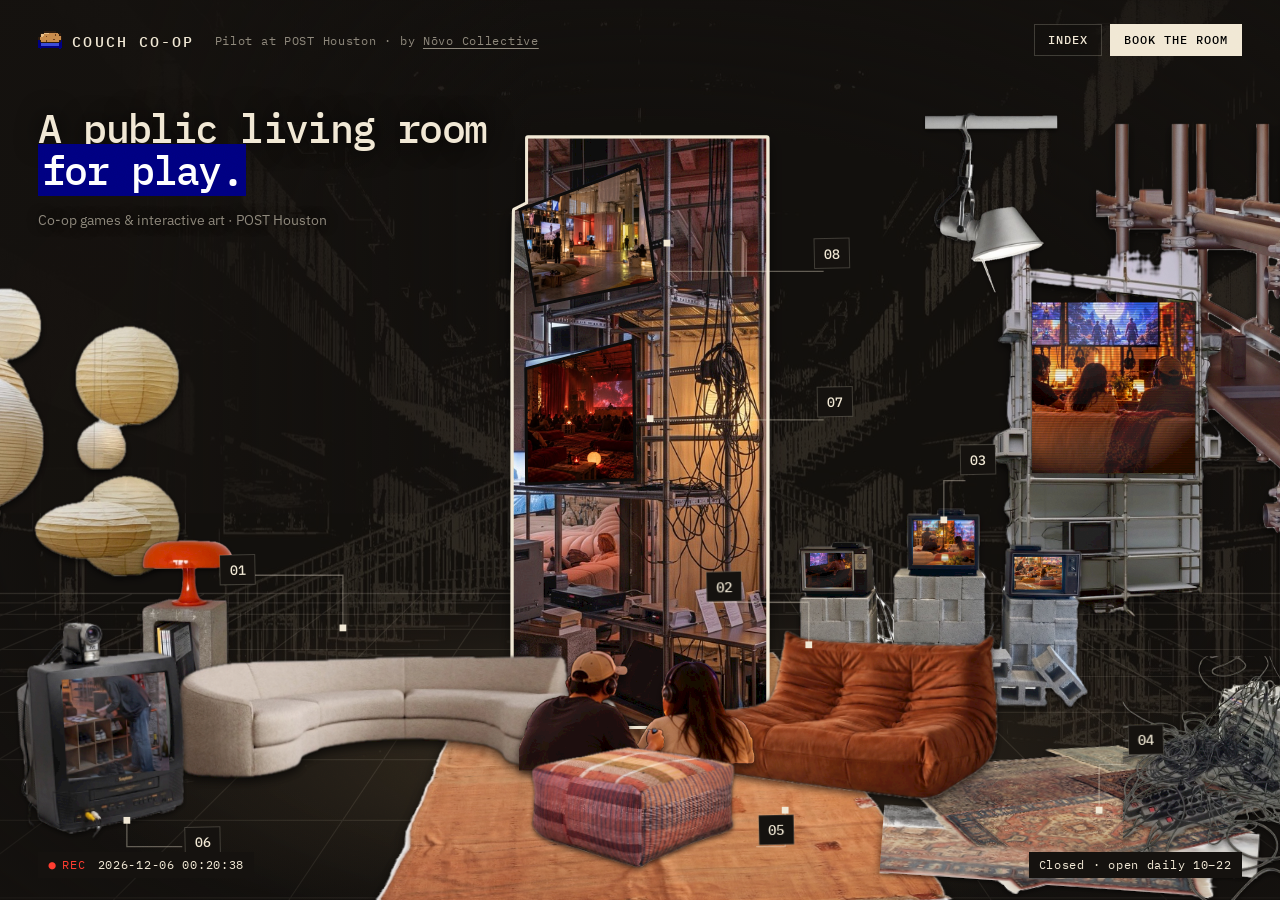
==== commit 7e59de45: "Hover label sits above/below the object instead of covering it Co-Authored-By: Claude Opus 5.5 <nore" ====
--- a/index.html
+++ b/index.html
@@ -643,8 +643,12 @@
     const t = TIPS[id];
     if (t) {
       tip.innerHTML = `<b>${t[0]}</b>${t[1]}`;
-      const tw = 260, left = Math.min(innerWidth - tw - 12, Math.max(12, x1 - 60));
-      Object.assign(tip.style, { left:left + "px", top:Math.min(innerHeight - 90, y0 + 18) + "px" });
+      // sit outside the highlighted object: above it if there's room, otherwise below, never on top of it
+      const th = tip.offsetHeight || 70, tw = tip.offsetWidth || 240, gap = 14;
+      const left = Math.min(innerWidth - tw - 12, Math.max(12, x0 - 8));
+      let top = y0 - 8 - gap - th;
+      if (top < 70) top = Math.min(innerHeight - th - 12, y1 + 8 + gap);
+      Object.assign(tip.style, { left:left + "px", top:top + "px" });
       tip.classList.add("on");
     }
   }
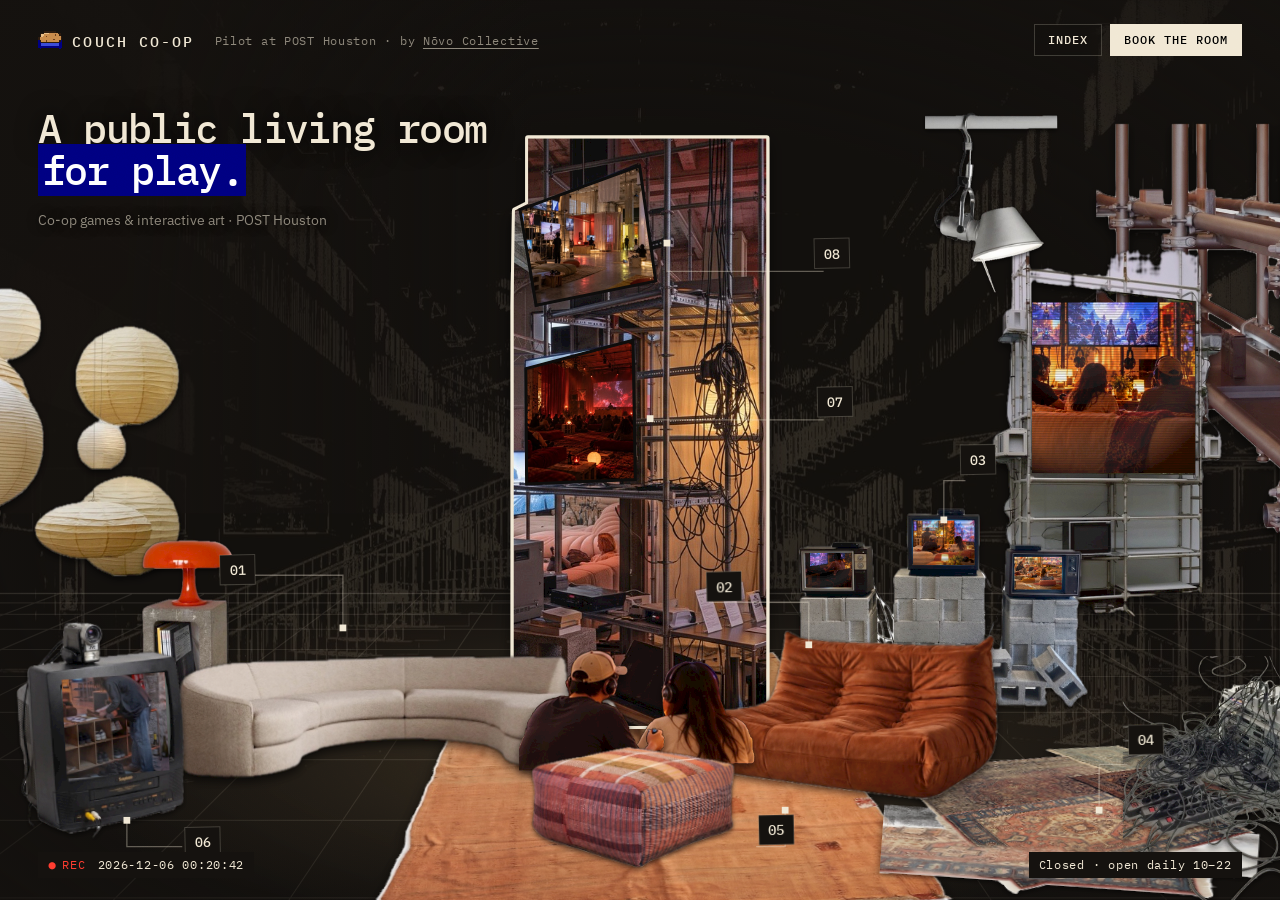
==== commit 4ea9b309: "Publish the publisher deck at couchco-op.com/deck, with link preview and a View the deck button Co-A" ====
--- a/index.html
+++ b/index.html
@@ -328,6 +328,7 @@
   .window .btn.dark { background:#141210 !important; color:#f3efe6 !important; box-shadow:none !important; }
   .window a { color:var(--cut); }
   .window a.btn { color:#f3efe6 !important; text-decoration:none; }
+  .window a.btn:not(.dark) { color:#141210 !important; }
   .more { margin-top:18px; border-top:1px solid #1412101f; padding-top:12px; }
   .more summary { font:500 11px/1 var(--mono); letter-spacing:.12em; text-transform:uppercase; cursor:pointer; list-style:none; color:#141210; }
   .more summary::-webkit-details-marker { display:none; }
@@ -503,7 +504,7 @@
       <h3 class="display">Your game, <em>in the room</em></h3>
       <p class="lead">Real groups playing on real couches, inside POST Houston.</p>
       <dl class="kv"><div><dt>Standard</dt><dd><b>$3,000</b> · 10 days over two months</dd></div><div><dt>Premium</dt><dd><b>$7,000</b> · 30 days</dd></div><div><dt>You get</dt><dd>The main screen, foot traffic, an experiential campaign</dd></div></dl>
-      <div class="acts"><a class="btn dark" id="pubMail" href="mailto:hi@novocollective.org?subject=Couch%20Co-Op%20%C2%B7%20publisher%20placement">Request a placement</a><span class="small">or write to <a class="mail" href="mailto:hi@novocollective.org">hi@novocollective.org</a></span></div>
+      <div class="acts"><a class="btn" href="https://couchco-op.com/deck/" target="_blank" rel="noopener">View the deck</a><a class="btn dark" id="pubMail" href="mailto:hi@novocollective.org?subject=Couch%20Co-Op%20%C2%B7%20publisher%20placement">Request a placement</a><span class="small">or write to <a class="mail" href="mailto:hi@novocollective.org">hi@novocollective.org</a></span></div>
     </div>
   </div>
 </template>
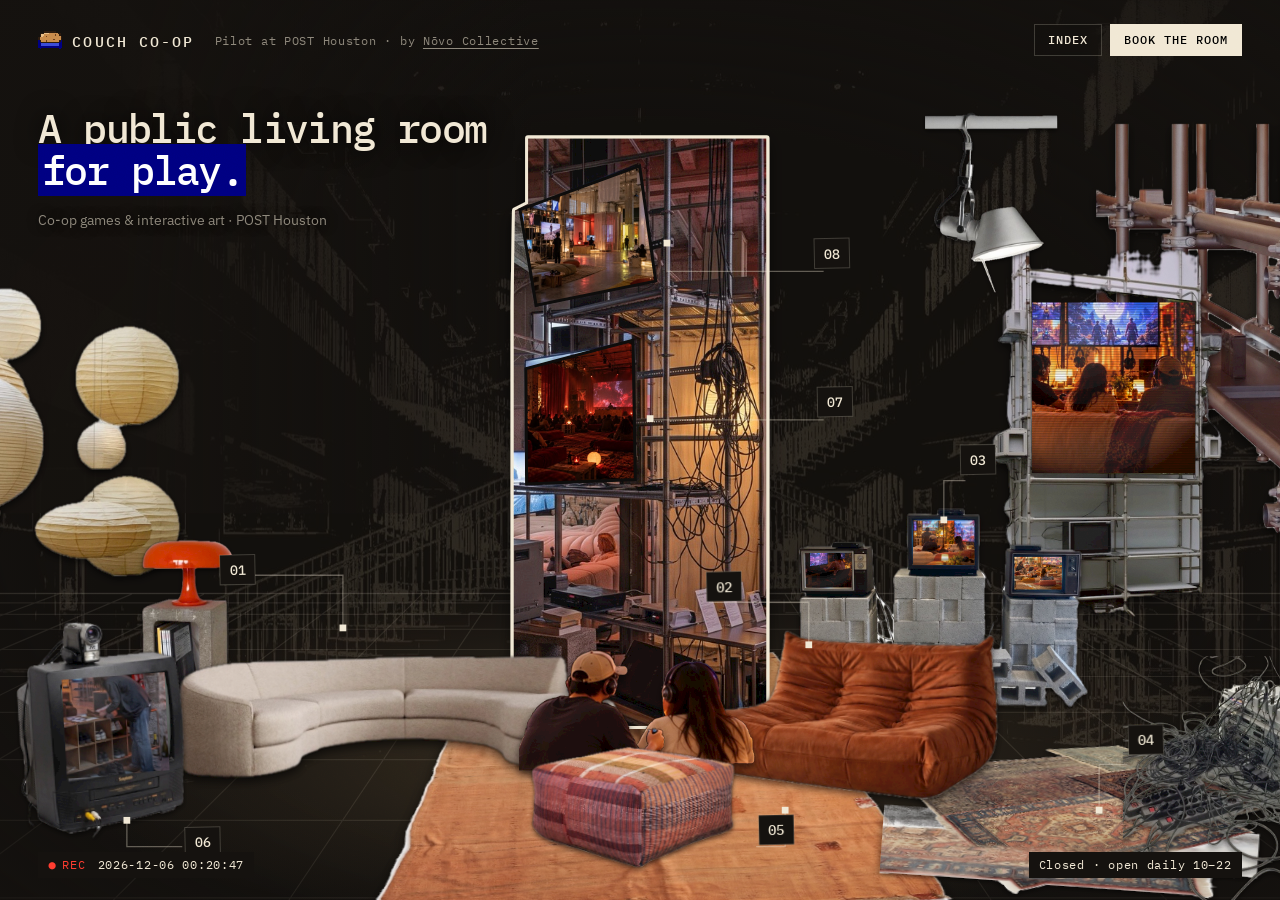
==== commit fd289a6c: "Phones/tablets: labelled bottom strip, tidier start screen, text-only windows on short screens; hidd" ====
--- a/index.html
+++ b/index.html
@@ -329,6 +329,7 @@
   .window a { color:var(--cut); }
   .window a.btn { color:#f3efe6 !important; text-decoration:none; }
   .window a.btn:not(.dark) { color:#141210 !important; }
+  .btn[hidden] { display:none !important; }
   .more { margin-top:18px; border-top:1px solid #1412101f; padding-top:12px; }
   .more summary { font:500 11px/1 var(--mono); letter-spacing:.12em; text-transform:uppercase; cursor:pointer; list-style:none; color:#141210; }
   .more summary::-webkit-details-marker { display:none; }
@@ -337,6 +338,35 @@
   .credit { margin-top:16px !important; }
   .study a { color:inherit; text-decoration:underline; text-underline-offset:3px; }
   @media (max-width:720px) { .sum { grid-template-columns:1fr; gap:16px; } .sum .pic { aspect-ratio:16 / 9 !important; } .kv div { grid-template-columns:84px 1fr; } }
+  /* ---------- phones & tablets: a labelled strip of every stop, one tap each ---------- */
+  .strip { display:none; }
+  @media (hover:none), (max-width:900px), (max-height:560px) {
+    .strip { display:flex; position:fixed; left:0; right:0; bottom:0; z-index:12; gap:6px; overflow-x:auto; -webkit-overflow-scrolling:touch;
+      padding:22px 12px calc(10px + env(safe-area-inset-bottom)); background:linear-gradient(#14110e00, #14110ef0 45%); scrollbar-width:none; }
+    .strip::-webkit-scrollbar { display:none; }
+    .strip button { flex:none; display:flex; gap:7px; align-items:center; background:var(--q-bg); color:var(--q-ink); border:1px solid var(--q-line);
+      font:500 12px/1 var(--mono); letter-spacing:.05em; padding:10px 12px; border-radius:0; cursor:pointer; }
+    .strip button b { font-weight:500; color:var(--q-dim); }
+    .strip button.hot { background:var(--q-ink); color:#000; } .strip button.hot b { color:#0009; }
+    .hud { display:none !important; }
+    .swipe { bottom:calc(70px + env(safe-area-inset-bottom)) !important; }
+    .hero p { display:none !important; }
+    .btn .long { display:none; }
+  }
+  @media (max-width:760px) and (orientation:portrait) {
+    .hero h1 { font-size:26px !important; } .hero { top:64px !important; }
+    .logo { font-size:12px !important; letter-spacing:.1em !important; }
+  }
+  /* windows on short screens: text only, no photo */
+  @media (max-height:560px) { .sum .pic { display:none; } .sum { grid-template-columns:1fr; } .window { max-height:calc(100svh - 24px) !important; } .winbody { padding:16px 20px 18px !important; } }
+  @media (max-width:720px) { .winbody { padding:18px 18px 20px !important; } .sum .display { font-size:26px !important; } }
+  /* start screen (phones held upright) */
+  .rotate-title { font:500 30px/1.1 var(--mono) !important; letter-spacing:-.02em; }
+  .rotate-title em { padding:0 .1em; }
+  .rotate-sub { font-family:var(--sans); }
+  .press { color:var(--q-ink) !important; font-family:var(--mono) !important; }
+  .rotate-skip { font-family:var(--mono); font-size:12px; }
+  .phone-screen { background:url("og-image.jpg") 30% center / cover !important; }
   body.og .top nav, body.og .hud, body.og .ptags, body.og .loader, body.og .study, body.og .hero p { display:none !important; }
   body.og .collage { opacity:1 !important; transition:none !important; }
   @media (max-height:560px) { .hero h1 { font-size:22px !important; } .hero { top:48px !important; } .logo { font-size:12px !important; } }
@@ -360,7 +390,7 @@
 <header class="top">
   <a class="logo" href="#"><img class="mark" src="favicon.svg" alt="" width="26" height="26">COUCH CO-OP</a>
   <span class="study">Pilot at POST Houston · by <a href="https://novocollective.org" target="_blank" rel="noopener">Nōvo Collective</a></span>
-  <nav><button class="btn ghost" data-open="menu" aria-haspopup="dialog">Index</button><button class="btn primary" data-open="book">Book the room</button></nav>
+  <nav><button class="btn ghost" data-open="menu" aria-haspopup="dialog">Index</button><button class="btn primary" data-open="book">Book<span class="long"> the room</span></button></nav>
 </header>
 <div class="loader" aria-hidden="true"><p>LOADING <span id="loadtxt"></span></p><div class="track"><i id="loadbar"></i></div></div>
 <div class="pan" id="pan"><svg class="collage" id="scene" viewBox="0 0 2000 1333" preserveAspectRatio="xMidYMax slice" role="group" aria-label="Couch Co-Op: a living room for play, collaged into the POST Houston atrium">
@@ -397,6 +427,7 @@
 <div class="hud br" id="openNow" aria-live="polite"></div>
 <div class="lock" id="lock" aria-hidden="true"><i></i><i></i><i></i><i></i><b></b></div>
 <div class="tip" id="tip" aria-hidden="true"></div>
+<nav class="strip" aria-label="Everything in the room"><button data-open="dropin" data-for="dropin"><b>01</b>Drop in</button><button data-open="book" data-for="book"><b>02</b>Book</button><button data-open="program" data-for="program"><b>03</b>Snacks & nights</button><button data-open="vision" data-for="vision"><b>04</b>Shoes off</button><button data-open="setup" data-for="setup"><b>05</b>The setup</button><button data-open="visit" data-for="visit"><b>06</b>Visit</button><button data-open="publishers" data-for="publishers"><b>07</b>Publishers</button><button data-open="sidescreen" data-for="sidescreen"><b>08</b>Side screen</button></nav>
 <p class="swipe" aria-hidden="true">← swipe the room →</p>
 <div class="rotate" id="rotate">
   <div class="rotate-inner">
@@ -504,7 +535,7 @@
       <h3 class="display">Your game, <em>in the room</em></h3>
       <p class="lead">Real groups playing on real couches, inside POST Houston.</p>
       <dl class="kv"><div><dt>Standard</dt><dd><b>$3,000</b> · 10 days over two months</dd></div><div><dt>Premium</dt><dd><b>$7,000</b> · 30 days</dd></div><div><dt>You get</dt><dd>The main screen, foot traffic, an experiential campaign</dd></div></dl>
-      <div class="acts"><a class="btn" href="https://couchco-op.com/deck/" target="_blank" rel="noopener">View the deck</a><a class="btn dark" id="pubMail" href="mailto:hi@novocollective.org?subject=Couch%20Co-Op%20%C2%B7%20publisher%20placement">Request a placement</a><span class="small">or write to <a class="mail" href="mailto:hi@novocollective.org">hi@novocollective.org</a></span></div>
+      <div class="acts"><a class="btn" href="https://couchco-op.com/deck/" target="_blank" rel="noopener">View the deck</a><a class="btn" id="calLink" href="#" target="_blank" rel="noopener" hidden>Book a call with Jerry</a><a class="btn dark" id="pubMail" href="mailto:hi@novocollective.org?subject=Couch%20Co-Op%20%C2%B7%20publisher%20placement">Request a placement</a><span class="small">or write to <a class="mail" href="mailto:hi@novocollective.org">hi@novocollective.org</a></span></div>
     </div>
   </div>
 </template>
@@ -555,7 +586,7 @@
 </template>
 
 
-<script src="panels.js?v=1795006687"></script>
+<script src="panels.js?v=1795444642"></script>
 <script>
   const scene = document.getElementById("scene");
   let lastDrop = Date.now();
@@ -662,10 +693,12 @@
 
   // no hover on touch screens: let the drawings play by themselves, one after another
   if (matchMedia("(hover: none)").matches) {
-    const cycle = ["dropin", "program", "vision", "lights"]; let k = 0;
+    const cycle = ["dropin", "book", "program", "publishers"]; let k = 0;
     const tick = () => {
-      document.querySelectorAll(".piece.auto").forEach(p => p.classList.remove("on", "auto"));
-      document.querySelectorAll(`.piece[data-id="${cycle[k++ % cycle.length]}"]`).forEach(p => p.classList.add("on", "auto"));
+      document.querySelectorAll(".piece.auto, .ptag.auto, .strip .hot").forEach(p => p.classList.remove("on", "auto", "hot"));
+      const id = cycle[k++ % cycle.length];
+      document.querySelectorAll(`.piece[data-id="${id}"], .ptag[data-for="${id}"]`).forEach(p => p.classList.add("on", "auto"));
+      document.querySelectorAll(`.strip [data-for="${id}"]`).forEach(b => b.classList.add("hot"));
     };
     tick(); setInterval(tick, 3600);
   }
